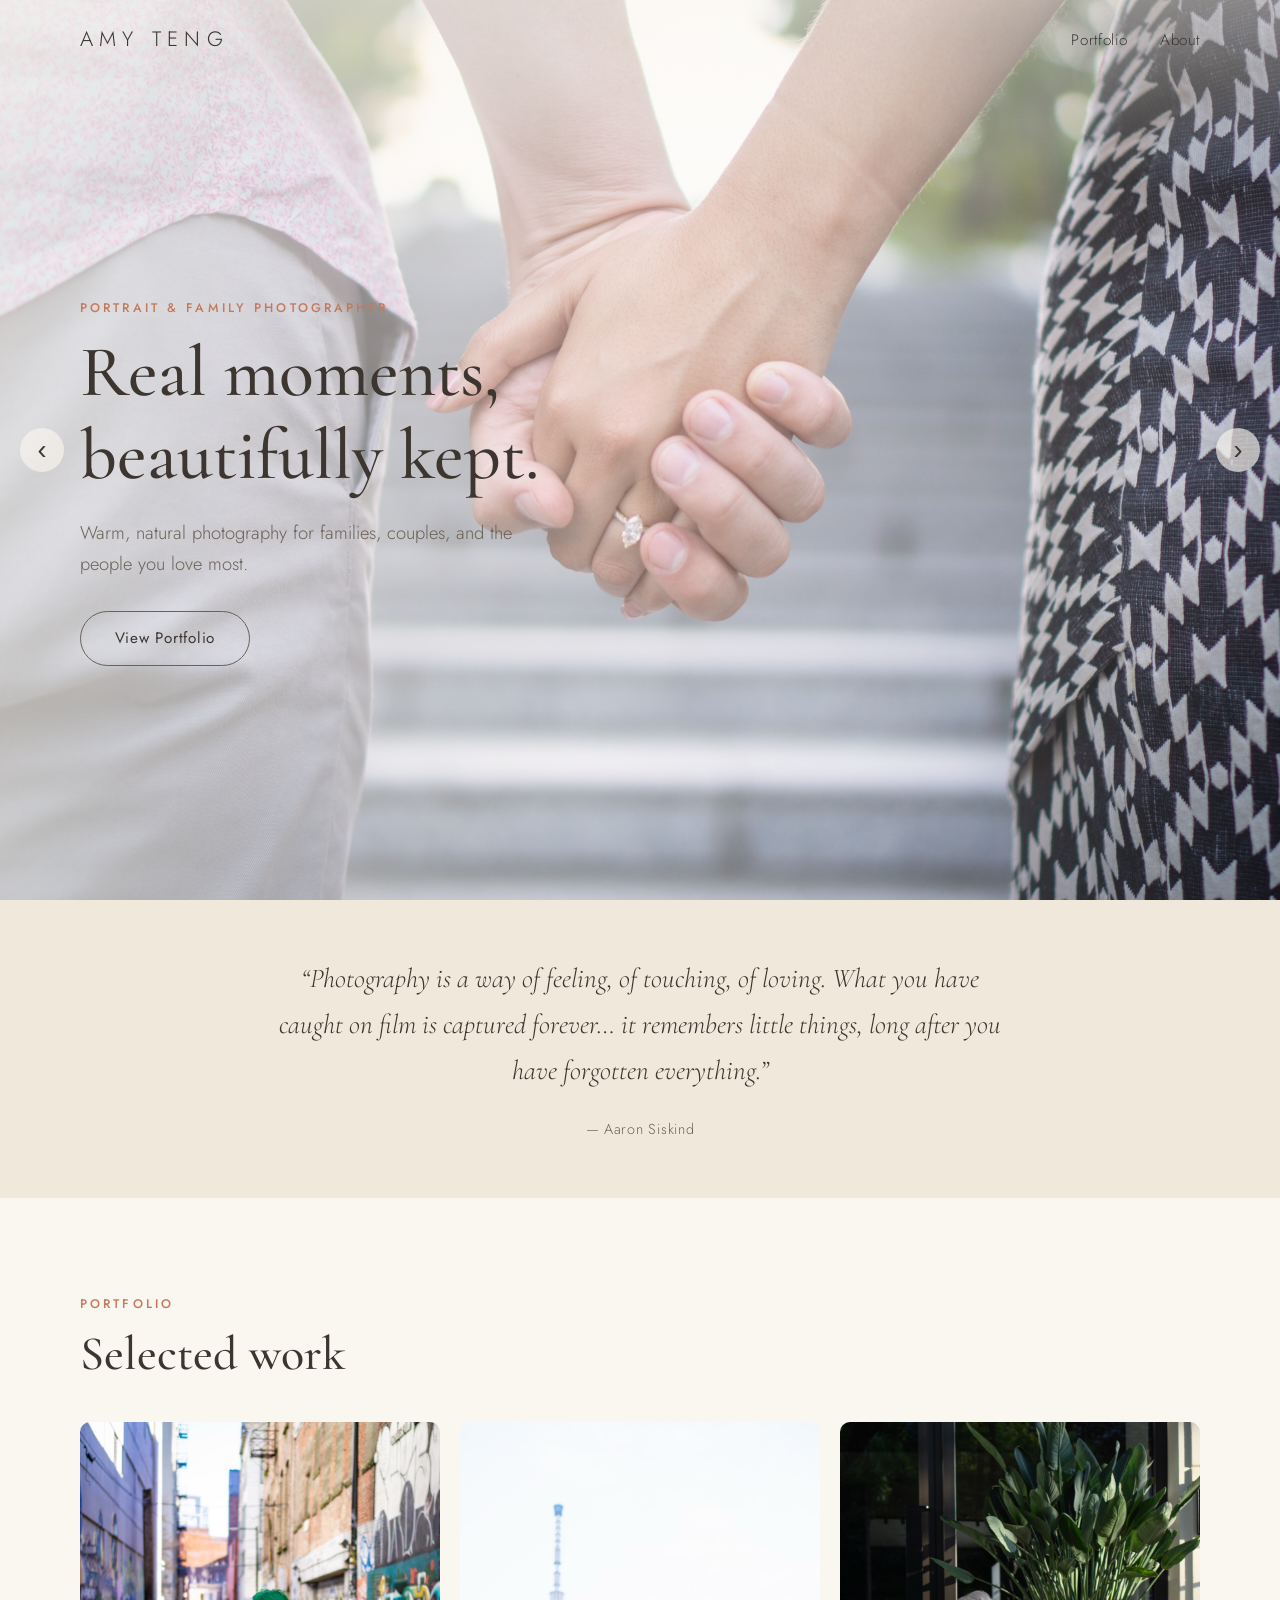
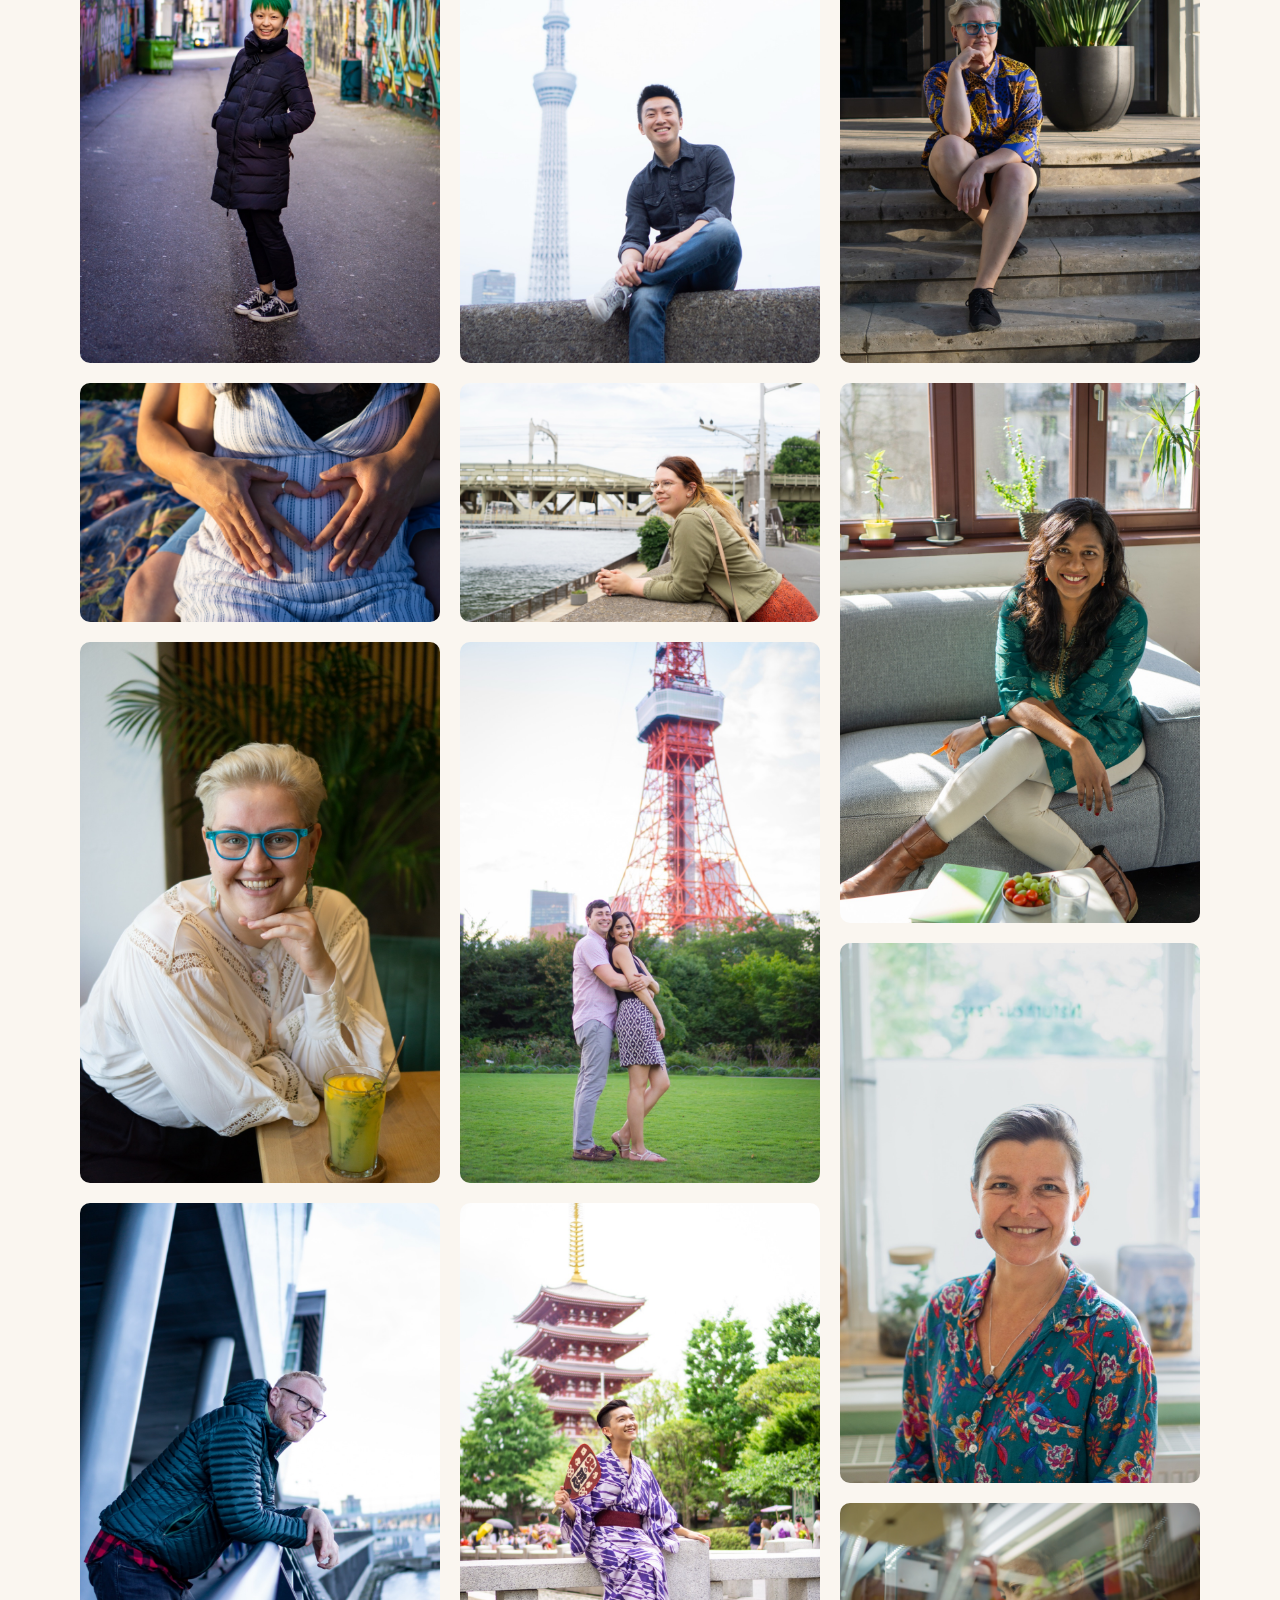
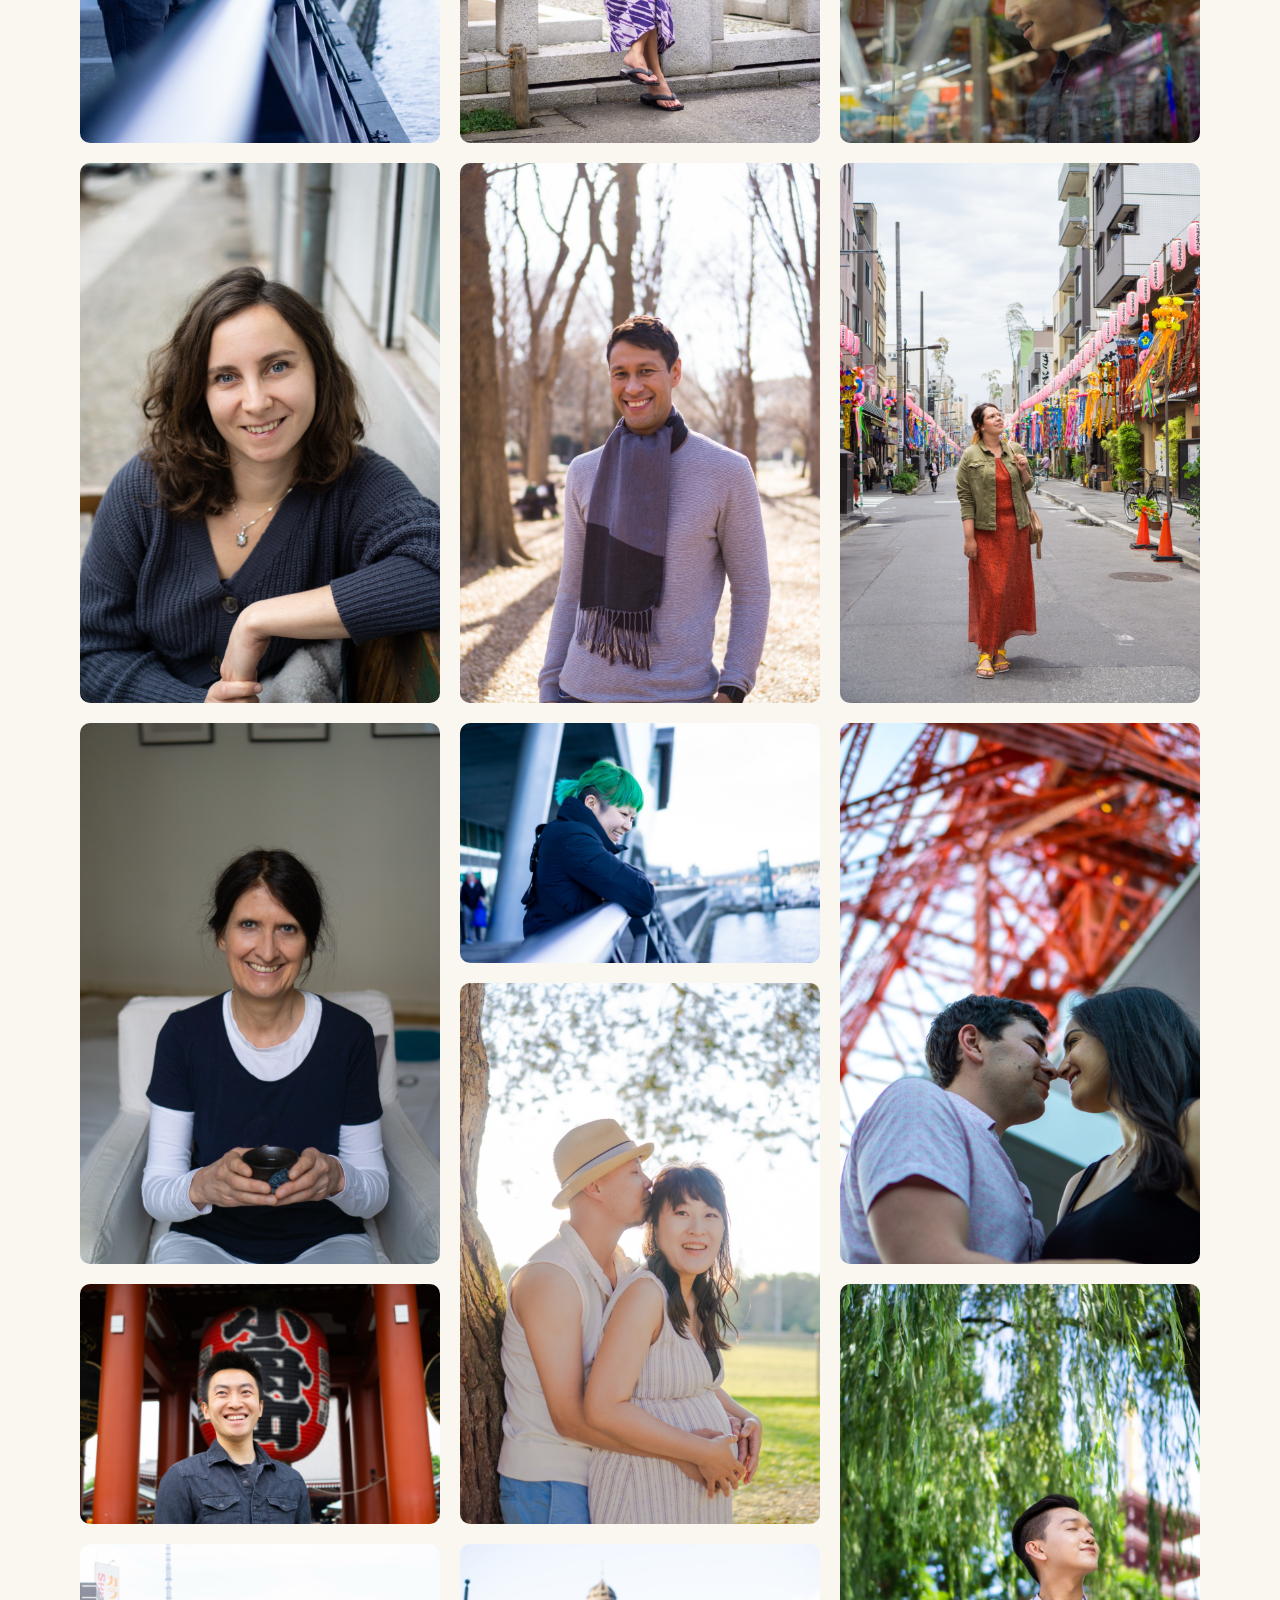
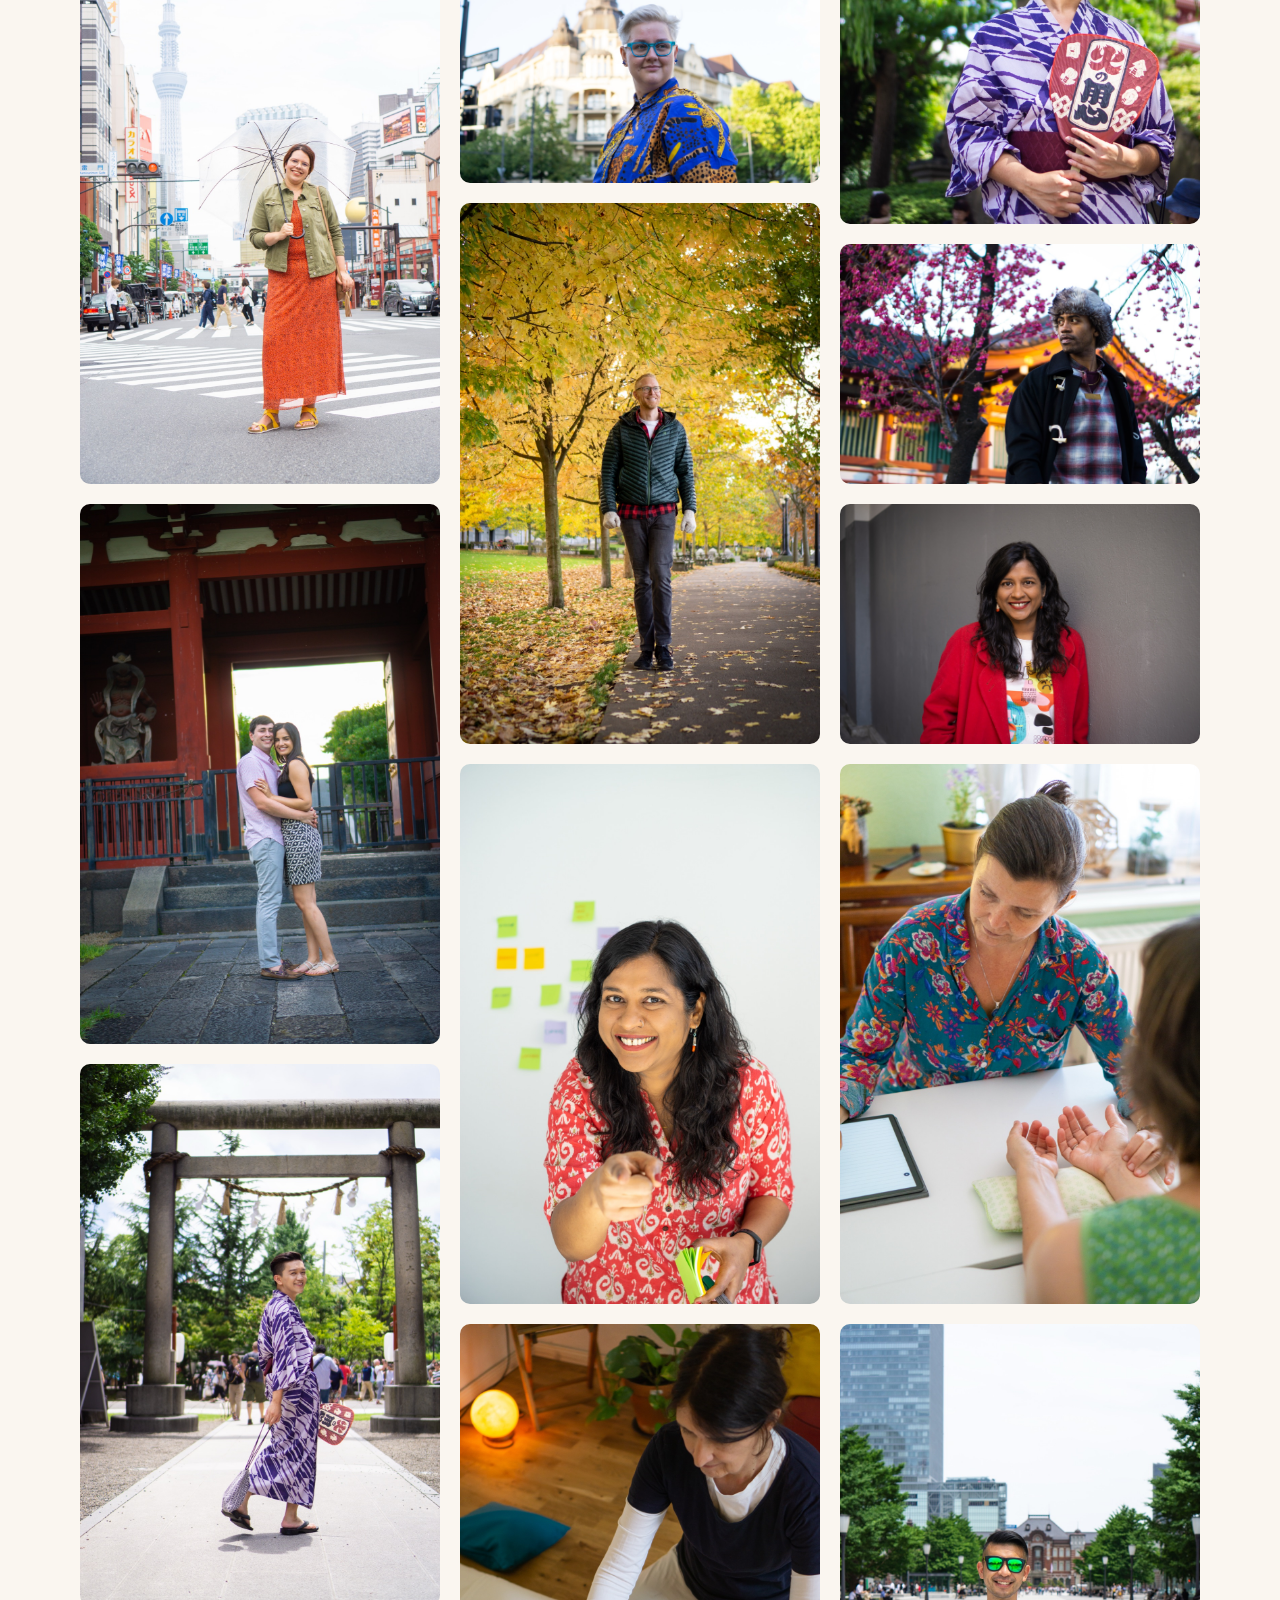
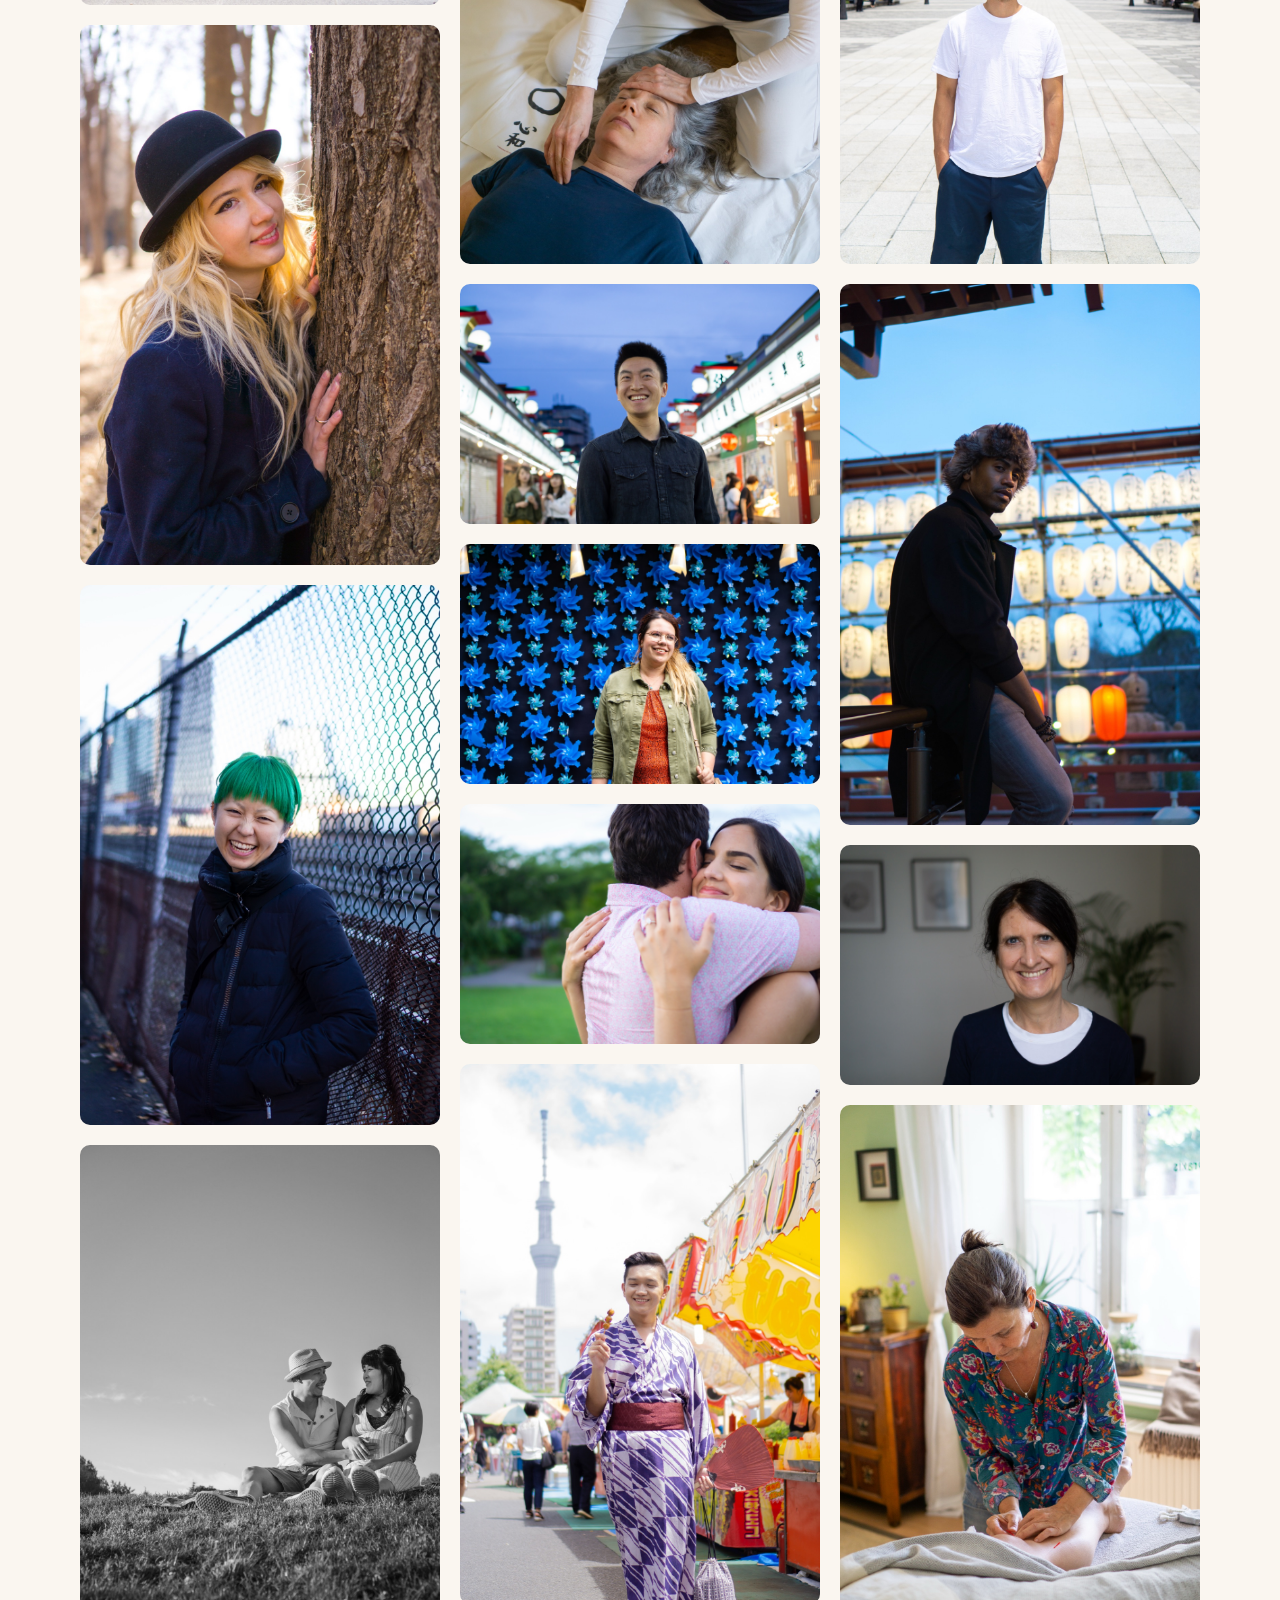
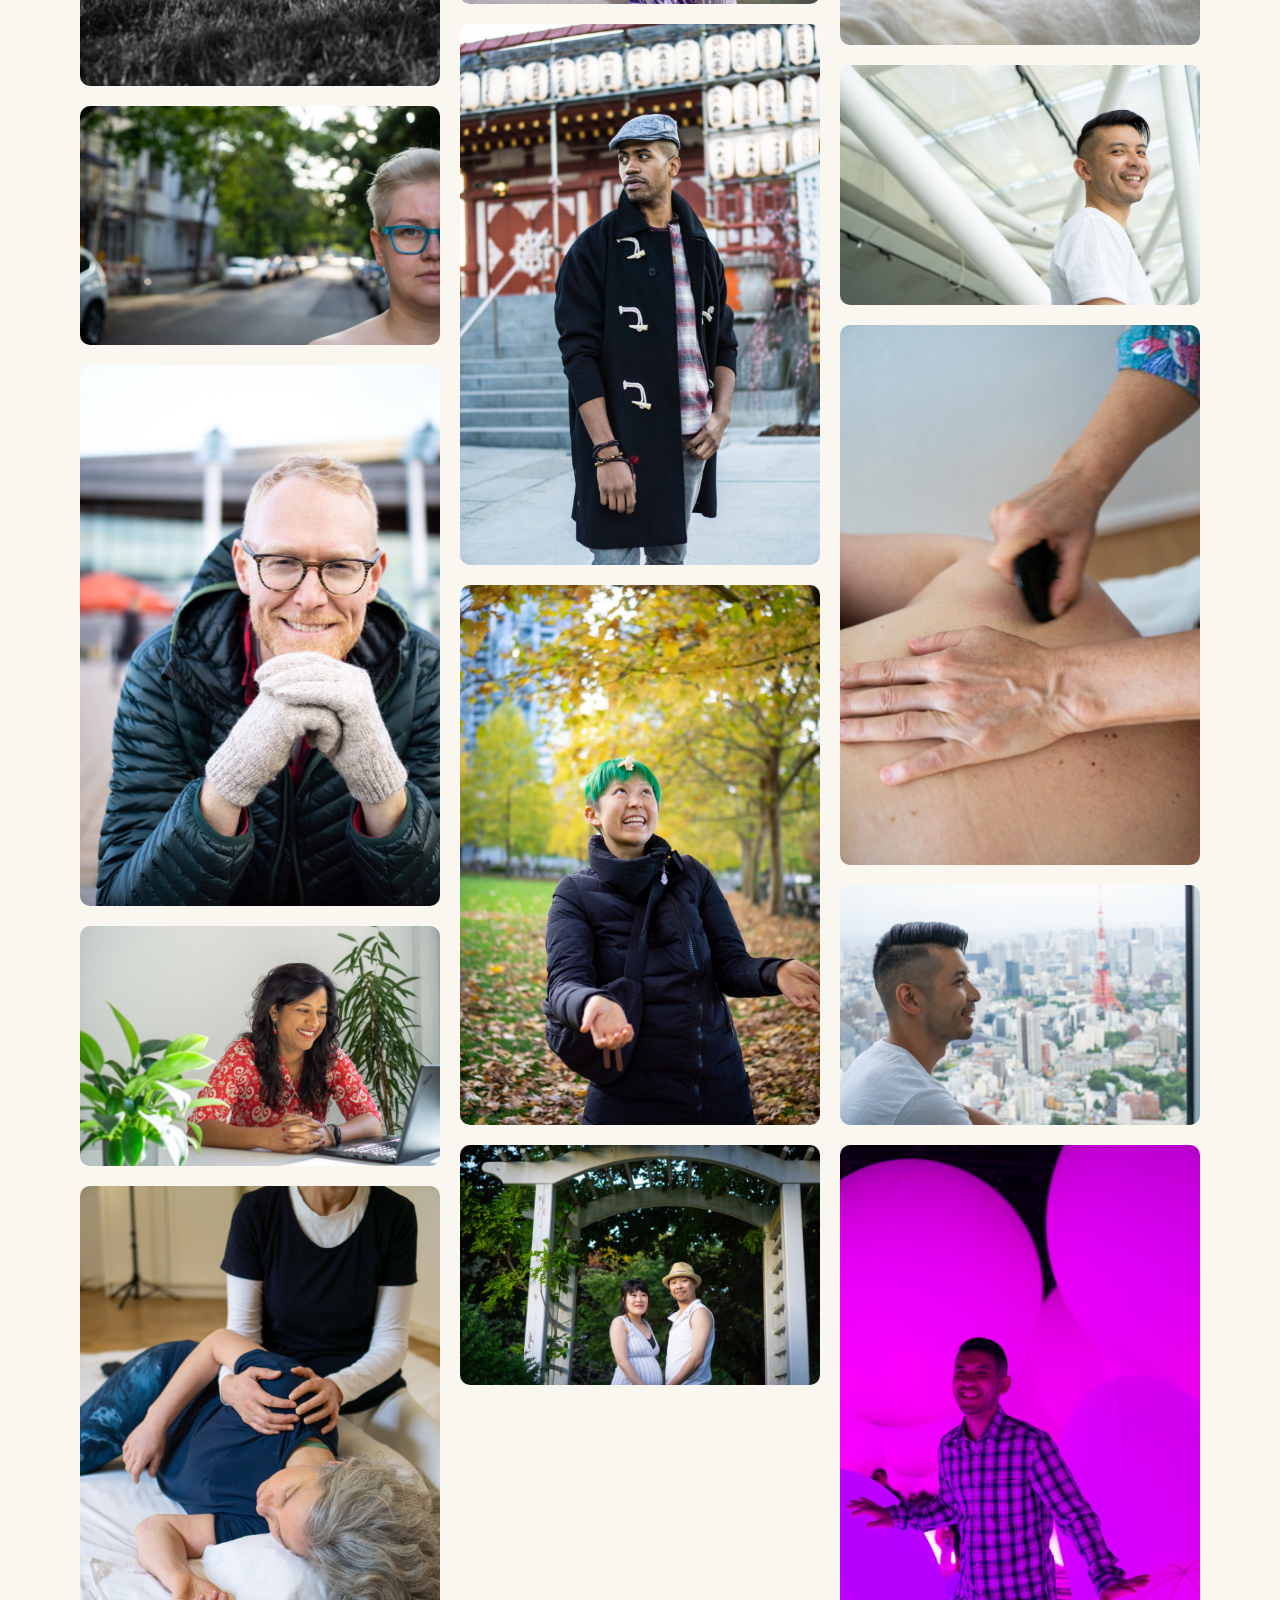
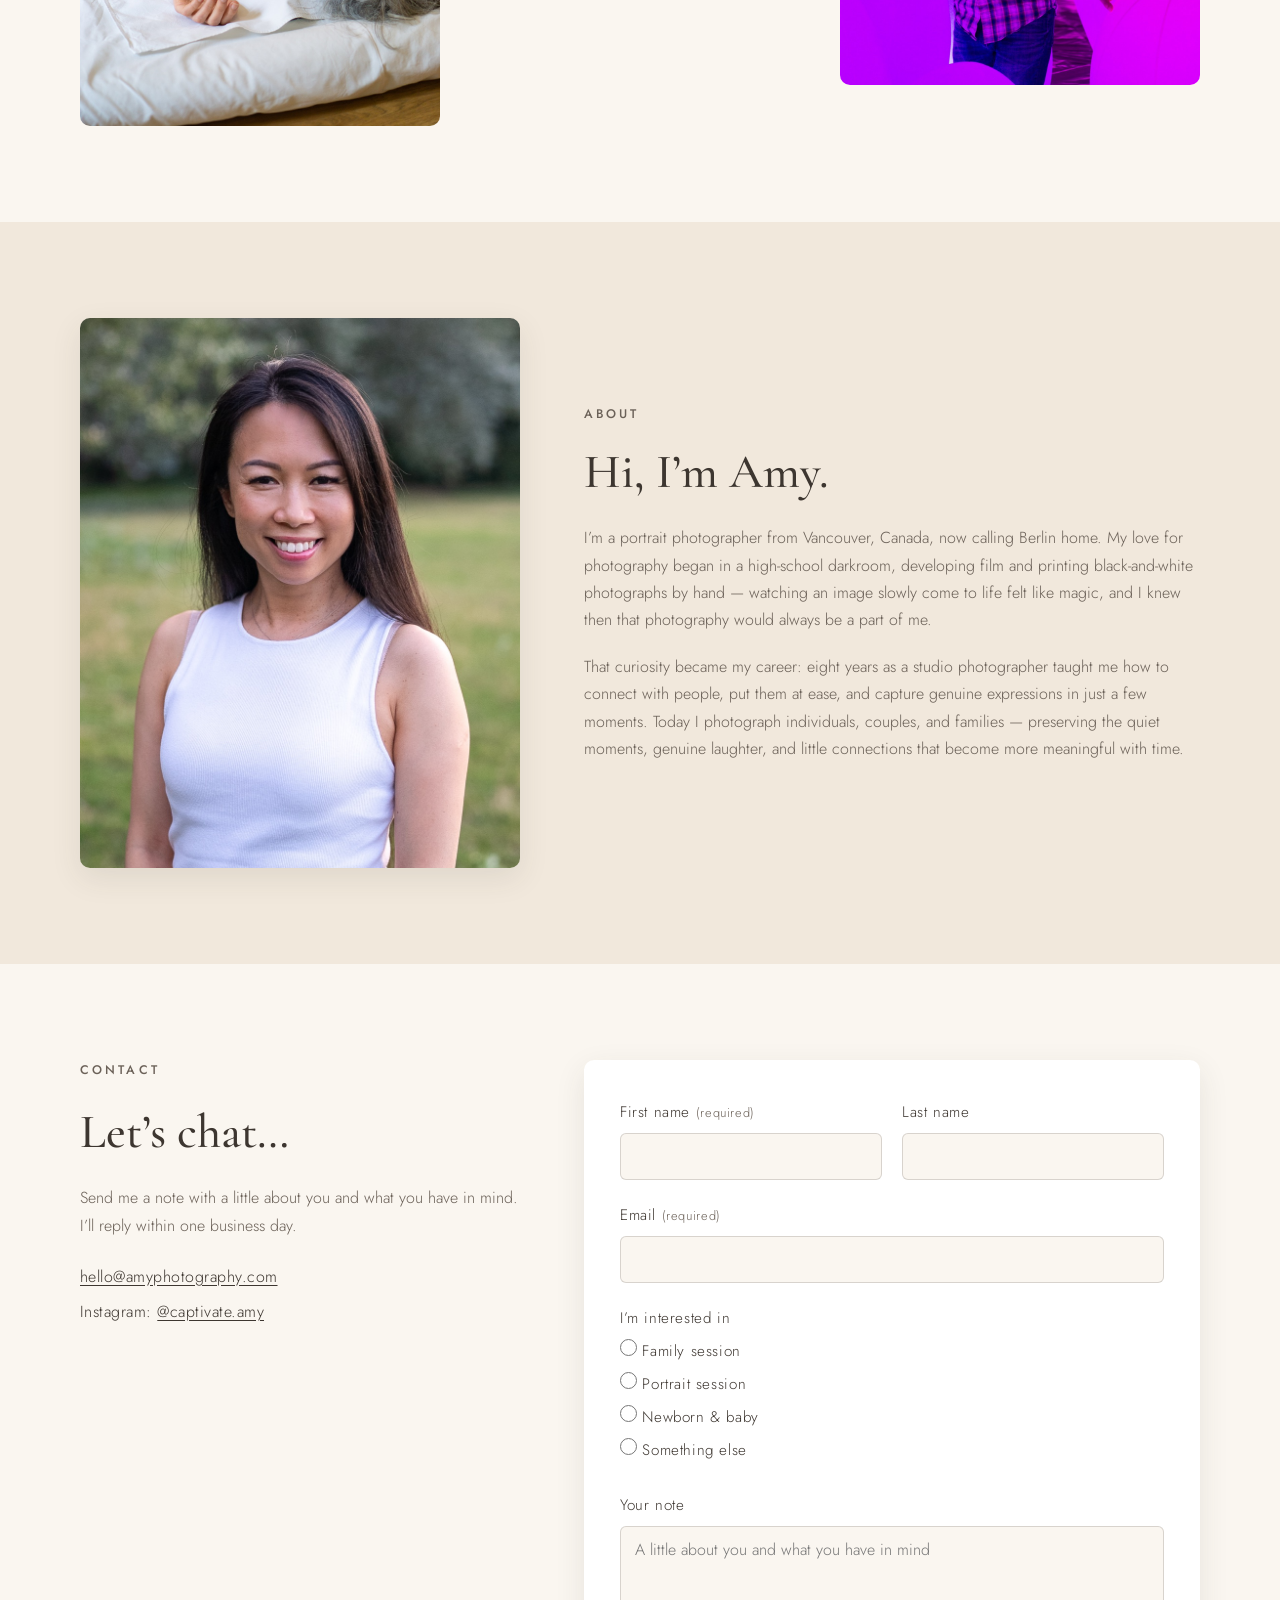
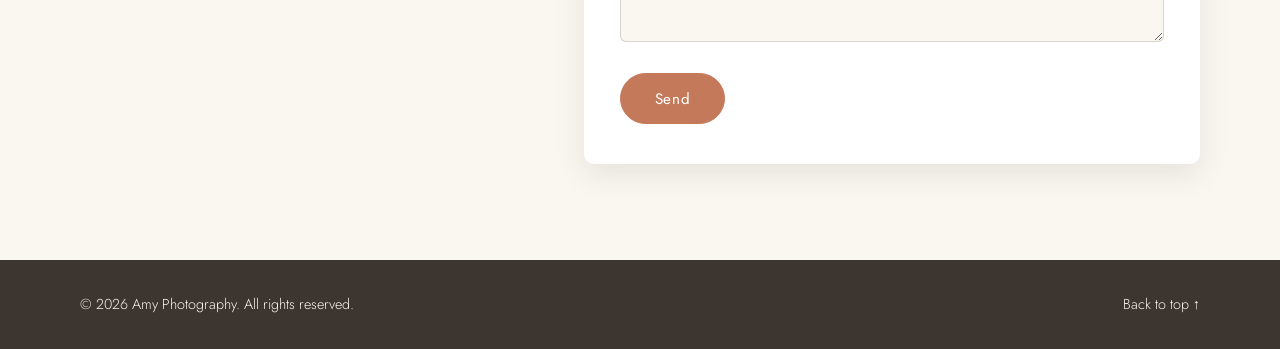
==== index.html @ 5d3c3e0a "Hero slideshow with arrows (5 slides incl. night shot); remove interlude" ====
<!DOCTYPE html>
<html lang="en">
<head>
  <meta charset="UTF-8" />
  <meta name="viewport" content="width=device-width, initial-scale=1.0" />
  <title>Amy Teng Photography — Portraits &amp; Family, Berlin</title>
  <meta name="description" content="Warm, natural portrait and family photography by Amy Teng, based in Berlin. Book your session today." />
  <link rel="icon" type="image/svg+xml" href="images/favicon.svg" />
  <meta property="og:type" content="website" />
  <meta property="og:title" content="Amy Teng Photography — Portraits &amp; Family, Berlin" />
  <meta property="og:description" content="Warm, natural portrait and family photography by Amy Teng, based in Berlin. Book your session today." />
  <meta property="og:image" content="https://varunmoka7.github.io/amy-photography/images/hero.jpg" />
  <meta property="og:url" content="https://varunmoka7.github.io/amy-photography/" />
  <meta name="twitter:card" content="summary_large_image" />
  <link rel="preconnect" href="https://fonts.googleapis.com" />
  <link rel="preconnect" href="https://fonts.gstatic.com" crossorigin />
  <link href="https://fonts.googleapis.com/css2?family=Cormorant+Garamond:ital,wght@0,400;0,500;0,600;1,400&family=Jost:wght@300;400;500&display=swap" rel="stylesheet" />
  <link rel="stylesheet" href="css/style.css" />
</head>
<body>

  <!-- ============ NAV ============ -->
  <header class="site-header">
    <nav class="nav container">
      <a href="#home" class="logo">Amy Teng</a>
      <button class="nav-toggle" aria-label="Open menu" aria-expanded="false">
        <span></span><span></span><span></span>
      </button>
      <ul class="nav-links">
        <li><a href="#portfolio">Portfolio</a></li>
        <li><a href="#about">About</a></li>
      </ul>
    </nav>
  </header>

  <!-- ============ HERO ============ -->
  <section id="home" class="hero">
    <div class="hero-media">
      <img class="hero-slide is-active" src="images/hero.jpg" alt="Couple holding hands on stone steps" width="2000" height="1333" fetchpriority="high" />
      <img class="hero-slide" src="images/portfolio/dsc09295.jpg" alt="A warm hug in the park" width="1600" height="1066" />
      <img class="hero-slide" src="images/portfolio/dsc00873.jpg" alt="Expecting couple under a garden archway" width="1600" height="1066" />
      <img class="hero-slide" src="images/portfolio/dsc08282.jpg" alt="Portrait beneath a giant temple lantern in Tokyo" width="1600" height="1066" />
      <img class="hero-slide" src="images/portfolio/walkwithamy-07393.jpg" alt="Night portrait in a neon-lit street" width="1600" height="1066" />
    </div>
    <button class="hero-arrow hero-prev" aria-label="Previous photo">&#8249;</button>
    <button class="hero-arrow hero-next" aria-label="Next photo">&#8250;</button>
    <div class="hero-content container">
      <p class="eyebrow">Portrait &amp; Family Photographer</p>
      <h1>Real moments,<br />beautifully kept.</h1>
      <p class="hero-sub">Warm, natural photography for families, couples, and the people you love most.</p>
      <div class="hero-actions">
        <a href="#portfolio" class="btn btn-ghost">View Portfolio</a>
      </div>
    </div>
  </section>

  <!-- ============ QUOTE ============ -->
  <section class="quote-strip">
    <div class="container">
      <blockquote>
        <p>&ldquo;Photography is a way of feeling, of touching, of loving. What you have caught on film is captured forever&hellip; it remembers little things, long after you have forgotten everything.&rdquo;</p>
        <cite>&mdash; Aaron Siskind</cite>
      </blockquote>
    </div>
  </section>

  <!-- ============ PORTFOLIO ============ -->
  <section id="portfolio" class="section">
    <div class="container">
      <p class="eyebrow">Portfolio</p>
      <h2>Selected work</h2>
      <div class="gallery">
        <figure class="gallery-item"><img src="images/portfolio/dsc00218.jpg" alt="Portrait in a graffiti-lined city alley" width="1066" height="1600" loading="lazy" /></figure>
        <figure class="gallery-item"><img src="images/portfolio/dsc00734.jpg" alt="Maternity portrait, hands forming a heart" width="1600" height="1066" loading="lazy" /></figure>
        <figure class="gallery-item"><img src="images/portfolio/dsc03061.jpg" alt="Relaxed cafe portrait with a warm smile" width="1066" height="1600" loading="lazy" /></figure>
        <figure class="gallery-item"><img src="images/portfolio/dsc00378.jpg" alt="Portrait on a riverside bridge walkway" width="1066" height="1600" loading="lazy" /></figure>
        <figure class="gallery-item"><img src="images/portfolio/dsc03844.jpg" alt="Portrait in a cosy knit sweater" width="1066" height="1600" loading="lazy" /></figure>
        <figure class="gallery-item"><img src="images/portfolio/dsc04051.jpg" alt="Portrait with a tea bowl in a calm studio" width="1066" height="1600" loading="lazy" /></figure>
        <figure class="gallery-item"><img src="images/portfolio/dsc08282.jpg" alt="Portrait beneath a giant temple lantern in Tokyo" width="1600" height="1066" loading="lazy" /></figure>
        <figure class="gallery-item"><img src="images/portfolio/dsc08756.jpg" alt="Crossing a Tokyo street beneath an umbrella" width="1066" height="1600" loading="lazy" /></figure>
        <figure class="gallery-item"><img src="images/portfolio/dsc09184.jpg" alt="Couple embracing at a temple gate" width="1066" height="1600" loading="lazy" /></figure>
        <figure class="gallery-item"><img src="images/portfolio/dsc09522.jpg" alt="Yukata portrait at a shrine torii gate" width="1066" height="1600" loading="lazy" /></figure>
        <figure class="gallery-item"><img src="images/portfolio/walkwithamy-06269.jpg" alt="Portrait in a bowler hat leaning against a tree" width="1066" height="1600" loading="lazy" /></figure>
        <figure class="gallery-item"><img src="images/portfolio/dsc00335.jpg" alt="Laughing portrait by a chain-link fence" width="1066" height="1600" loading="lazy" /></figure>
        <figure class="gallery-item"><img src="images/portfolio/dsc00752.jpg" alt="Couple sitting together on a hillside, in black and white" width="1066" height="1600" loading="lazy" /></figure>
        <figure class="gallery-item"><img src="images/portfolio/dsc03120.jpg" alt="Street portrait with teal glasses" width="1600" height="1066" loading="lazy" /></figure>
        <figure class="gallery-item"><img src="images/portfolio/dsc00418.jpg" alt="Cosy winter portrait with wool gloves" width="1066" height="1600" loading="lazy" /></figure>
        <figure class="gallery-item"><img src="images/portfolio/dsc03868.jpg" alt="Business portrait at a bright workspace" width="1600" height="1066" loading="lazy" /></figure>
        <figure class="gallery-item"><img src="images/portfolio/dsc04121.jpg" alt="Shiatsu practitioner at work with a client" width="1066" height="1600" loading="lazy" /></figure>
        <figure class="gallery-item"><img src="images/portfolio/dsc08312.jpg" alt="Portrait with the Tokyo Skytree behind" width="1066" height="1600" loading="lazy" /></figure>
        <figure class="gallery-item"><img src="images/portfolio/dsc08833.jpg" alt="Riverside portrait by the bridge" width="1600" height="1066" loading="lazy" /></figure>
        <figure class="gallery-item"><img src="images/portfolio/dsc09263.jpg" alt="Couple portrait beneath Tokyo Tower" width="1066" height="1600" loading="lazy" /></figure>
        <figure class="gallery-item"><img src="images/portfolio/dsc09592.jpg" alt="Yukata portrait by the five-storey pagoda" width="1066" height="1600" loading="lazy" /></figure>
        <figure class="gallery-item"><img src="images/portfolio/walkwithamy-06274.jpg" alt="Winter park portrait with a scarf" width="1066" height="1600" loading="lazy" /></figure>
        <figure class="gallery-item"><img src="images/portfolio/dsc00369.jpg" alt="Portrait overlooking the harbour" width="1600" height="1066" loading="lazy" /></figure>
        <figure class="gallery-item"><img src="images/portfolio/dsc00802.jpg" alt="Couple embracing beneath a tree in the park" width="1066" height="1600" loading="lazy" /></figure>
        <figure class="gallery-item"><img src="images/portfolio/dsc03136.jpg" alt="Portrait in front of a historic building" width="1600" height="1066" loading="lazy" /></figure>
        <figure class="gallery-item"><img src="images/portfolio/dsc00452.jpg" alt="Autumn walk beneath golden trees" width="1066" height="1600" loading="lazy" /></figure>
        <figure class="gallery-item"><img src="images/portfolio/dsc03926.jpg" alt="Playful branding portrait with sticky notes" width="1066" height="1600" loading="lazy" /></figure>
        <figure class="gallery-item"><img src="images/portfolio/dsc04139.jpg" alt="Gentle bodywork session in a warm studio" width="1066" height="1600" loading="lazy" /></figure>
        <figure class="gallery-item"><img src="images/portfolio/dsc08335.jpg" alt="Evening portrait on a Tokyo market street" width="1600" height="1066" loading="lazy" /></figure>
        <figure class="gallery-item"><img src="images/portfolio/dsc08879.jpg" alt="Portrait against a wall of blue pinwheels" width="1600" height="1066" loading="lazy" /></figure>
        <figure class="gallery-item"><img src="images/portfolio/dsc09295.jpg" alt="A warm hug in the park" width="1600" height="1066" loading="lazy" /></figure>
        <figure class="gallery-item"><img src="images/portfolio/dsc09663.jpg" alt="Yukata stroll through a festival street" width="1066" height="1600" loading="lazy" /></figure>
        <figure class="gallery-item"><img src="images/portfolio/walkwithamy-07132.jpg" alt="Portrait on temple steps with paper lanterns" width="1066" height="1600" loading="lazy" /></figure>
        <figure class="gallery-item"><img src="images/portfolio/dsc00470.jpg" alt="Autumn portrait among fallen leaves" width="1066" height="1600" loading="lazy" /></figure>
        <figure class="gallery-item"><img src="images/portfolio/dsc00873.jpg" alt="Expecting couple under a garden archway" width="1600" height="1066" loading="lazy" /></figure>
        <figure class="gallery-item"><img src="images/portfolio/dsc03164.jpg" alt="Seated portrait on stone steps beside greenery" width="1066" height="1600" loading="lazy" /></figure>
        <figure class="gallery-item"><img src="images/portfolio/dsc03929.jpg" alt="Relaxed business portrait on a sofa" width="1066" height="1600" loading="lazy" /></figure>
        <figure class="gallery-item"><img src="images/portfolio/dsc04442.jpg" alt="Practitioner portrait in a bright studio" width="1066" height="1600" loading="lazy" /></figure>
        <figure class="gallery-item"><img src="images/portfolio/dsc08408.jpg" alt="Reflection portrait in a shop window" width="1600" height="1066" loading="lazy" /></figure>
        <figure class="gallery-item"><img src="images/portfolio/dsc08898.jpg" alt="Strolling a festival street in Tokyo" width="1066" height="1600" loading="lazy" /></figure>
        <figure class="gallery-item"><img src="images/portfolio/dsc09328.jpg" alt="Couple beneath the tower, almost kissing" width="1066" height="1600" loading="lazy" /></figure>
        <figure class="gallery-item"><img src="images/portfolio/dsc09706.jpg" alt="Quiet yukata portrait beneath willow branches" width="1066" height="1600" loading="lazy" /></figure>
        <figure class="gallery-item"><img src="images/portfolio/walkwithamy-07198.jpg" alt="Portrait beneath spring cherry blossoms" width="1600" height="1066" loading="lazy" /></figure>
        <figure class="gallery-item"><img src="images/portfolio/dsc03973.jpg" alt="Portrait in a red coat against a grey wall" width="1600" height="1066" loading="lazy" /></figure>
        <figure class="gallery-item"><img src="images/portfolio/dsc04464.jpg" alt="Consultation over a tablet" width="1066" height="1600" loading="lazy" /></figure>
        <figure class="gallery-item"><img src="images/portfolio/dsc08413.jpg" alt="Street portrait at Tokyo Station square" width="1066" height="1600" loading="lazy" /></figure>
        <figure class="gallery-item"><img src="images/portfolio/walkwithamy-07282.jpg" alt="Portrait framed by lantern light at dusk" width="1066" height="1600" loading="lazy" /></figure>
        <figure class="gallery-item"><img src="images/portfolio/dsc04043.jpg" alt="Natural indoor portrait in window light" width="1600" height="1066" loading="lazy" /></figure>
        <figure class="gallery-item"><img src="images/portfolio/dsc04486.jpg" alt="Foot treatment in a home studio" width="1066" height="1600" loading="lazy" /></figure>
        <figure class="gallery-item"><img src="images/portfolio/dsc08432.jpg" alt="Portrait under a sweeping glass roof" width="1600" height="1066" loading="lazy" /></figure>
        <figure class="gallery-item"><img src="images/portfolio/dsc04568.jpg" alt="Massage treatment close-up" width="1066" height="1600" loading="lazy" /></figure>
        <figure class="gallery-item"><img src="images/portfolio/dsc08491.jpg" alt="Portrait above the Tokyo skyline" width="1600" height="1066" loading="lazy" /></figure>
        <figure class="gallery-item"><img src="images/portfolio/dsc08677.jpg" alt="Portrait among glowing pink lights" width="1066" height="1600" loading="lazy" /></figure>
      </div>
    </div>
  </section>

  <!-- ============ ABOUT ============ -->
  <section id="about" class="section section-alt">
    <div class="container about-grid">
      <div class="about-photo">
        <img src="images/amy.jpg" alt="Amy, portrait photographer" loading="lazy" />
      </div>
      <div class="about-text">
        <p class="eyebrow">About</p>
        <h2>Hi, I&rsquo;m Amy.</h2>
        <p>I&rsquo;m a portrait photographer from Vancouver, Canada, now calling Berlin home. My love for photography began in a high-school darkroom, developing film and printing black-and-white photographs by hand — watching an image slowly come to life felt like magic, and I knew then that photography would always be a part of me.</p>
        <p>That curiosity became my career: eight years as a studio photographer taught me how to connect with people, put them at ease, and capture genuine expressions in just a few moments. Today I photograph individuals, couples, and families — preserving the quiet moments, genuine laughter, and little connections that become more meaningful with time.</p>
      </div>
    </div>
  </section>

  <!-- ============ CONTACT ============ -->
  <section id="book" class="section">
    <div class="container contact-grid">
      <div class="contact-intro">
        <p class="eyebrow">Contact</p>
        <h2>Let&rsquo;s chat&hellip;</h2>
        <p>Send me a note with a little about you and what you have in mind. I&rsquo;ll reply within one business day.</p>
        <ul class="contact-list">
          <li><a href="mailto:hello@amyphotography.com">hello@amyphotography.com</a></li>
          <li>Instagram: <a href="https://www.instagram.com/captivate.amy/" target="_blank" rel="noopener">@captivate.amy</a></li>
        </ul>
      </div>
      <form class="contact-form" method="POST" action="https://api.web3forms.com/submit">
        <input type="hidden" name="access_key" value="WEB3FORMS_KEY_PENDING" />
        <input type="checkbox" name="botcheck" class="botcheck" tabindex="-1" autocomplete="off" />
        <div class="field-row">
          <div class="field">
            <label for="cf-first">First name <span>(required)</span></label>
            <input id="cf-first" name="first_name" type="text" required autocomplete="given-name" />
          </div>
          <div class="field">
            <label for="cf-last">Last name</label>
            <input id="cf-last" name="last_name" type="text" autocomplete="family-name" />
          </div>
        </div>
        <div class="field">
          <label for="cf-email">Email <span>(required)</span></label>
          <input id="cf-email" name="email" type="email" required autocomplete="email" />
        </div>
        <fieldset class="field">
          <legend>I&rsquo;m interested in</legend>
          <label class="radio"><input type="radio" name="interested_in" value="Family session" /> Family session</label>
          <label class="radio"><input type="radio" name="interested_in" value="Portrait session" /> Portrait session</label>
          <label class="radio"><input type="radio" name="interested_in" value="Newborn &amp; baby" /> Newborn &amp; baby</label>
          <label class="radio"><input type="radio" name="interested_in" value="Something else" /> Something else</label>
        </fieldset>
        <div class="field">
          <label for="cf-message">Your note</label>
          <textarea id="cf-message" name="message" rows="4" placeholder="A little about you and what you have in mind"></textarea>
        </div>
        <button class="btn" type="submit">Send</button>
        <p class="form-status" role="status" aria-live="polite"></p>
      </form>
    </div>
  </section>

  <!-- ============ FOOTER ============ -->
  <footer class="site-footer">
    <div class="container footer-inner">
      <p>&copy; <span id="year"></span> Amy Photography. All rights reserved.</p>
      <p><a href="#home">Back to top ↑</a></p>
    </div>
  </footer>

  <!-- Lightbox -->
  <div class="lightbox" hidden>
    <button class="lightbox-close" aria-label="Close">&times;</button>
    <img src="" alt="" />
  </div>

  <script src="js/main.js"></script>
</body>
</html>
---- css/style.css ----
/* ============================================================
   Amy Photography — warm portraits & family aesthetic
   ============================================================ */

:root {
  --cream: #faf6f0;
  --sand: #f1e8dc;
  --ink: #3d3630;
  --ink-soft: #6b6158;
  --terracotta: #c47a5a;
  --terracotta-dark: #a8613f;
  --white: #ffffff;
  --radius: 10px;
  --shadow: 0 10px 30px rgba(61, 54, 48, 0.10);
  --font-display: "Cormorant Garamond", Georgia, serif;
  --font-body: "Jost", "Helvetica Neue", sans-serif;
}

* { margin: 0; padding: 0; box-sizing: border-box; }

html { scroll-behavior: smooth; }

body {
  font-family: var(--font-body);
  font-weight: 300;
  color: var(--ink);
  background: var(--cream);
  line-height: 1.7;
}

img { display: block; max-width: 100%; }

.container {
  width: min(1120px, 92%);
  margin-inline: auto;
}

/* ---------- Type ---------- */
h1, h2, h3 {
  font-family: var(--font-display);
  font-weight: 500;
  line-height: 1.15;
}

h1 { font-size: clamp(2.6rem, 6vw, 4.5rem); }
h2 { font-size: clamp(2rem, 4vw, 3rem); margin-bottom: 1.5rem; }
h3 { font-size: 1.5rem; }

.eyebrow {
  text-transform: uppercase;
  letter-spacing: 0.25em;
  font-size: 0.78rem;
  font-weight: 500;
  color: var(--terracotta);
  margin-bottom: 0.75rem;
}

/* ---------- Buttons ---------- */
.btn {
  display: inline-block;
  background: var(--terracotta);
  color: var(--white);
  padding: 0.85rem 2.1rem;
  border: 1px solid var(--terracotta);
  border-radius: 999px;
  font-family: var(--font-body);
  font-size: 0.95rem;
  font-weight: 400;
  letter-spacing: 0.05em;
  text-decoration: none;
  cursor: pointer;
  transition: background 0.25s, color 0.25s;
}

.btn:hover { background: var(--terracotta-dark); border-color: var(--terracotta-dark); }

.btn-ghost {
  background: transparent;
  color: var(--ink);
  border-color: var(--ink-soft);
}

.btn-ghost:hover { background: var(--ink); color: var(--cream); border-color: var(--ink); }

/* ---------- Header / Nav ---------- */
.site-header {
  position: fixed;
  inset: 0 0 auto 0;
  z-index: 100;
  background: transparent;
  border-bottom: 1px solid transparent;
  transition: background 0.3s, border-color 0.3s;
}

.site-header.scrolled {
  background: rgba(250, 246, 240, 0.9);
  backdrop-filter: blur(10px);
  border-bottom-color: rgba(61, 54, 48, 0.08);
}

.nav {
  display: flex;
  align-items: center;
  justify-content: space-between;
  padding-block: 1.4rem;
}

.logo {
  font-family: var(--font-body);
  font-weight: 300;
  font-size: 1.3rem;
  text-transform: uppercase;
  letter-spacing: 0.3em;
  color: var(--ink);
  text-decoration: none;
}

.nav-links {
  display: flex;
  align-items: center;
  gap: 2rem;
  list-style: none;
}

.nav-links a:not(.btn) {
  color: var(--ink);
  text-decoration: none;
  font-size: 0.95rem;
  letter-spacing: 0.04em;
  transition: color 0.2s;
}

.nav-links a:not(.btn):hover { color: var(--terracotta); }

.nav-toggle {
  display: none;
  flex-direction: column;
  gap: 5px;
  background: none;
  border: none;
  cursor: pointer;
  padding: 6px;
}

.nav-toggle span {
  width: 24px;
  height: 2px;
  background: var(--ink);
  transition: transform 0.25s, opacity 0.25s;
}

/* ---------- Hero ---------- */
.hero {
  position: relative;
  min-height: 100vh;
  min-height: 100svh;
  display: flex;
  align-items: center;
}

.hero-media {
  position: absolute;
  inset: 0;
  overflow: hidden;
}

.hero-media img {
  width: 100%;
  height: 100%;
  object-fit: cover;
}

.hero-slide {
  position: absolute;
  inset: 0;
  opacity: 0;
  transition: opacity 0.7s ease;
}

.hero-slide.is-active { opacity: 1; }

.hero-arrow {
  position: absolute;
  top: 50%;
  transform: translateY(-50%);
  z-index: 2;
  display: flex;
  align-items: center;
  justify-content: center;
  width: 44px;
  height: 44px;
  background: rgba(250, 246, 240, 0.65);
  color: var(--ink);
  border: none;
  border-radius: 50%;
  font-size: 1.7rem;
  line-height: 1;
  cursor: pointer;
  transition: background 0.25s;
}

.hero-arrow:hover { background: var(--cream); }

.hero-prev { left: 1.25rem; }
.hero-next { right: 1.25rem; }

.hero-media::after {
  content: "";
  position: absolute;
  inset: 0;
  background:
    linear-gradient(rgba(250, 246, 240, 0.45), transparent 20%),
    linear-gradient(100deg, rgba(250, 246, 240, 0.8) 0%, rgba(250, 246, 240, 0.42) 45%, rgba(250, 246, 240, 0.05) 100%);
}

.hero-content {
  position: relative;
  z-index: 1;
  padding-block: 8rem 4rem;
  max-width: 640px;
  margin-left: max((100% - 1120px) / 2, 4%);
}

.hero-sub {
  font-size: 1.15rem;
  color: var(--ink-soft);
  margin: 1.25rem 0 2rem;
  max-width: 44ch;
}

.hero-actions { display: flex; gap: 1rem; flex-wrap: wrap; }

/* ---------- Quote strip ---------- */
.quote-strip {
  background: var(--sand);
  padding-block: 3.5rem;
}

.quote-strip blockquote {
  background: none;
  box-shadow: none;
  padding: 0;
  max-width: 46rem;
  margin-inline: auto;
  text-align: center;
}

.quote-strip blockquote p {
  font-size: clamp(1.35rem, 2.5vw, 1.7rem);
  margin-bottom: 1.25rem;
}

/* ---------- Sections ---------- */
.section { padding-block: 6rem; }

.section-alt { background: var(--sand); }

/* ---------- Gallery ---------- */
.gallery {
  columns: 3;
  column-gap: 1.25rem;
  margin-top: 2.5rem;
}

.gallery-item {
  overflow: hidden;
  border-radius: var(--radius);
  cursor: zoom-in;
  margin-bottom: 1.25rem;
  break-inside: avoid;
}

.gallery-item img {
  width: 100%;
  height: auto;
  transition: transform 0.5s ease;
}

.gallery-item:hover img { transform: scale(1.05); }

/* ---------- About ---------- */
.about-grid {
  display: grid;
  grid-template-columns: 5fr 7fr;
  gap: 4rem;
  align-items: center;
}

.about-photo img {
  border-radius: var(--radius);
  box-shadow: var(--shadow);
  aspect-ratio: 4 / 5;
  object-fit: cover;
  width: 100%;
}

.about-text p { margin-bottom: 1.25rem; color: var(--ink-soft); }

/* ---------- Quotes ---------- */
blockquote {
  background: var(--white);
  border-radius: var(--radius);
  padding: 2rem 1.75rem;
  box-shadow: var(--shadow);
}

blockquote p {
  font-family: var(--font-display);
  font-size: 1.2rem;
  font-style: italic;
  margin-bottom: 1rem;
}

cite {
  font-style: normal;
  font-size: 0.9rem;
  color: var(--ink-soft);
  letter-spacing: 0.05em;
}

/* ---------- Contact ---------- */
.contact-grid {
  display: grid;
  grid-template-columns: 5fr 7fr;
  gap: 4rem;
  align-items: start;
}

.contact-intro p { color: var(--ink-soft); margin-bottom: 1.5rem; }

.contact-form {
  background: var(--white);
  border-radius: var(--radius);
  box-shadow: var(--shadow);
  padding: 2.5rem 2.25rem;
}

.field { margin-bottom: 1.4rem; }

.field-row {
  display: grid;
  grid-template-columns: 1fr 1fr;
  gap: 1.25rem;
}

.field label,
.contact-form legend {
  display: block;
  font-size: 0.95rem;
  letter-spacing: 0.04em;
  margin-bottom: 0.45rem;
}

.field label span { color: var(--ink-soft); font-size: 0.8rem; }

.field input[type="text"],
.field input[type="email"],
.field textarea {
  width: 100%;
  padding: 0.7rem 0.9rem;
  font-family: var(--font-body);
  font-size: 1rem;
  font-weight: 300;
  color: var(--ink);
  background: var(--cream);
  border: 1px solid rgba(61, 54, 48, 0.18);
  border-radius: 6px;
}

.field input:focus,
.field textarea:focus {
  outline: none;
  border-color: var(--terracotta);
}

fieldset.field { border: none; padding: 0; }

.radio {
  display: flex;
  align-items: center;
  gap: 0.55rem;
  font-size: 0.98rem;
  margin-bottom: 0.4rem;
}

.radio input {
  accent-color: var(--terracotta);
  width: 1.05rem;
  height: 1.05rem;
}

.botcheck { display: none; }

.form-status { display: none; margin-top: 1rem; font-size: 0.95rem; }
.form-status.ok { display: block; }
.form-status.err { display: block; color: #a8402f; }

.contact-list {
  list-style: none;
  color: var(--ink);
  font-size: 1rem;
  letter-spacing: 0.03em;
  margin-bottom: 1.75rem;
}

.contact-list li { margin-bottom: 0.5rem; }

.contact-list a {
  color: var(--ink);
  text-decoration: underline;
  text-underline-offset: 0.2em;
}

.contact-list a:hover { color: var(--terracotta-dark); }

/* ---------- Footer ---------- */
.site-footer {
  background: var(--ink);
  color: var(--cream);
  padding-block: 2rem;
  font-size: 0.9rem;
}

.footer-inner {
  display: flex;
  justify-content: space-between;
  flex-wrap: wrap;
  gap: 1rem;
}

.site-footer a { color: var(--cream); text-decoration: none; }

.site-footer a:hover { color: var(--terracotta); }

/* ---------- Lightbox ---------- */
.lightbox {
  position: fixed;
  inset: 0;
  z-index: 200;
  background: rgba(30, 26, 22, 0.92);
  display: flex;
  align-items: center;
  justify-content: center;
  padding: 4vh 4vw;
}

.lightbox[hidden] { display: none; }

.lightbox img {
  max-width: 100%;
  max-height: 100%;
  border-radius: var(--radius);
}

.lightbox-close {
  position: absolute;
  top: 1.25rem;
  right: 1.75rem;
  background: none;
  border: none;
  color: var(--cream);
  font-size: 2.5rem;
  cursor: pointer;
  line-height: 1;
}

/* ---------- Responsive ---------- */
@media (max-width: 900px) {
  .about-grid { grid-template-columns: 1fr; gap: 2.5rem; }

  .contact-grid { grid-template-columns: 1fr; gap: 2.5rem; }

  .gallery { columns: 2; }
}

@media (max-width: 640px) {
  .nav { padding-block: 1rem; }

  .nav-toggle { display: flex; }

  .nav-links {
    position: absolute;
    top: 100%;
    left: 0;
    right: 0;
    flex-direction: column;
    background: var(--cream);
    padding: 1.5rem 0 2rem;
    border-bottom: 1px solid rgba(61, 54, 48, 0.08);
    display: none;
  }

  .nav-links.open { display: flex; }

  .gallery { columns: 2; column-gap: 0.75rem; }
  .gallery-item { margin-bottom: 0.75rem; }

  .field-row { grid-template-columns: 1fr; gap: 0; }
  .contact-form { padding: 1.75rem 1.4rem; }

  .section { padding-block: 4rem; }
}
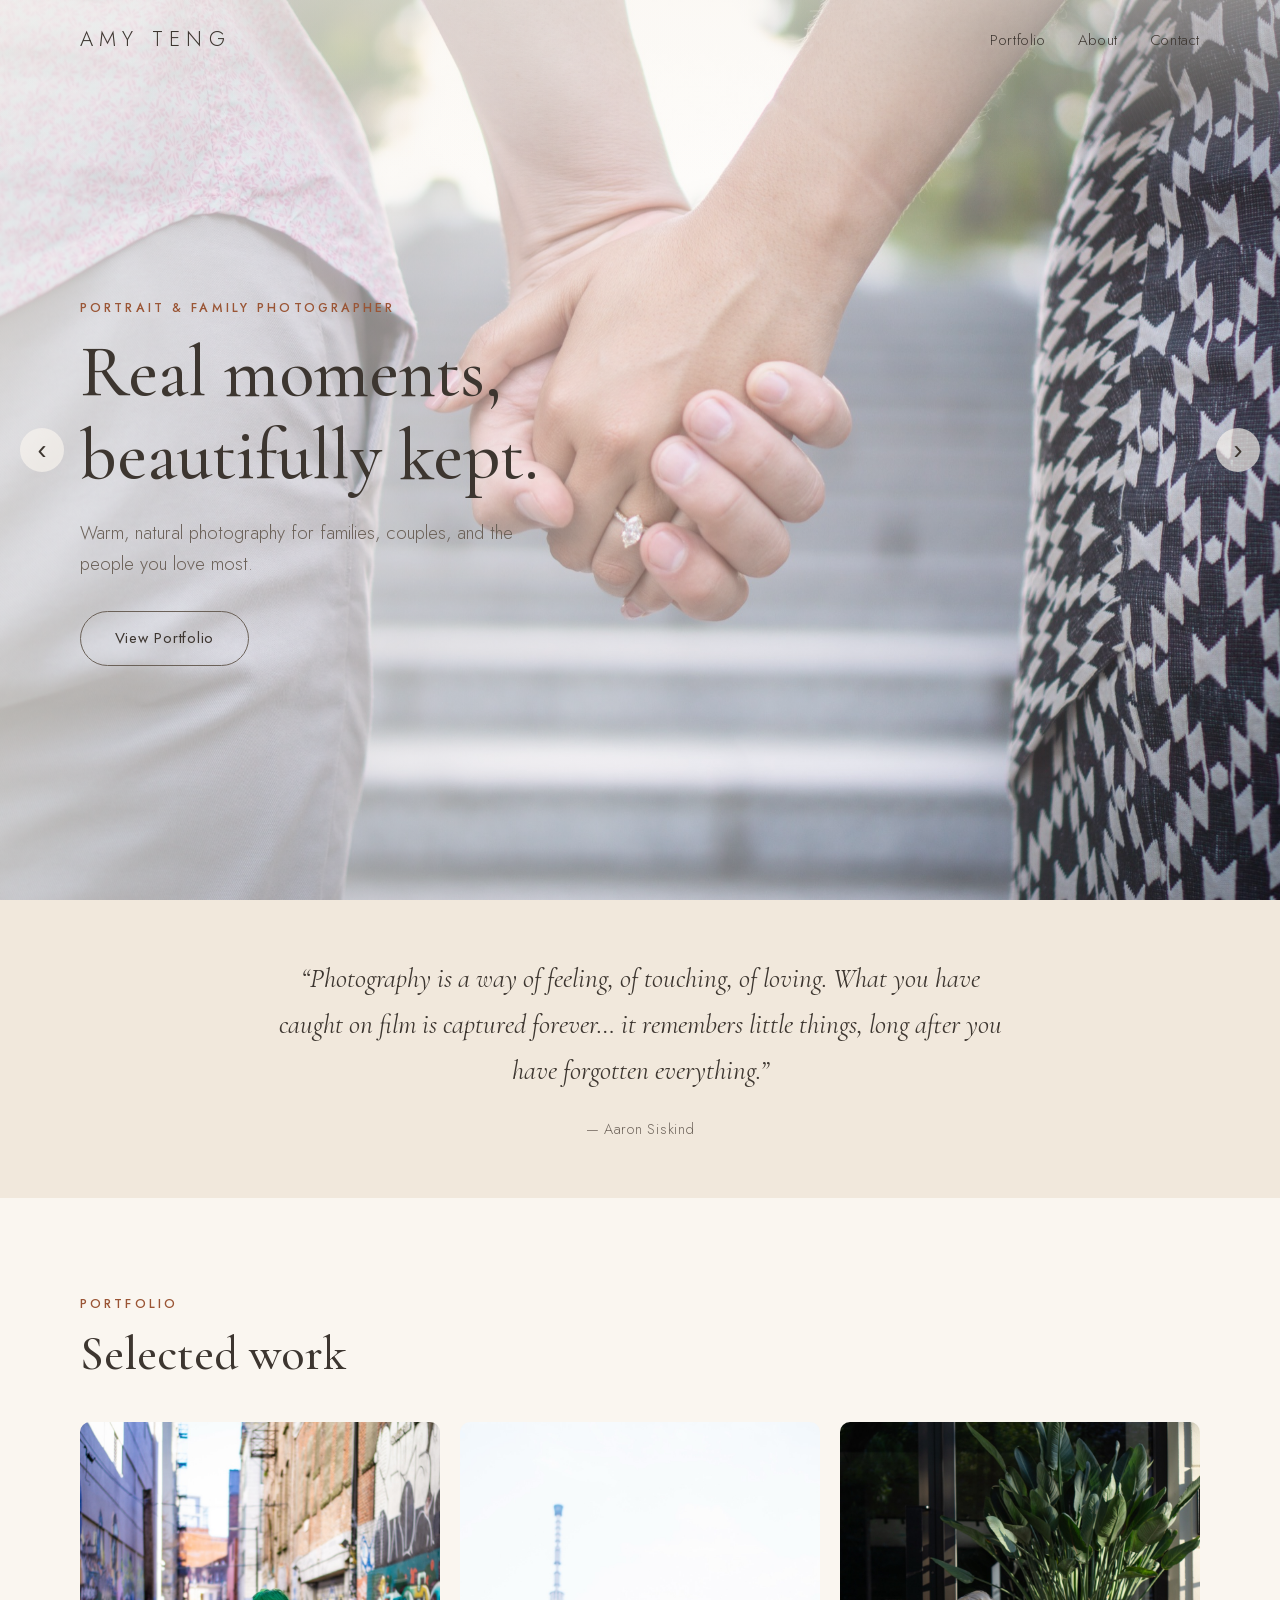
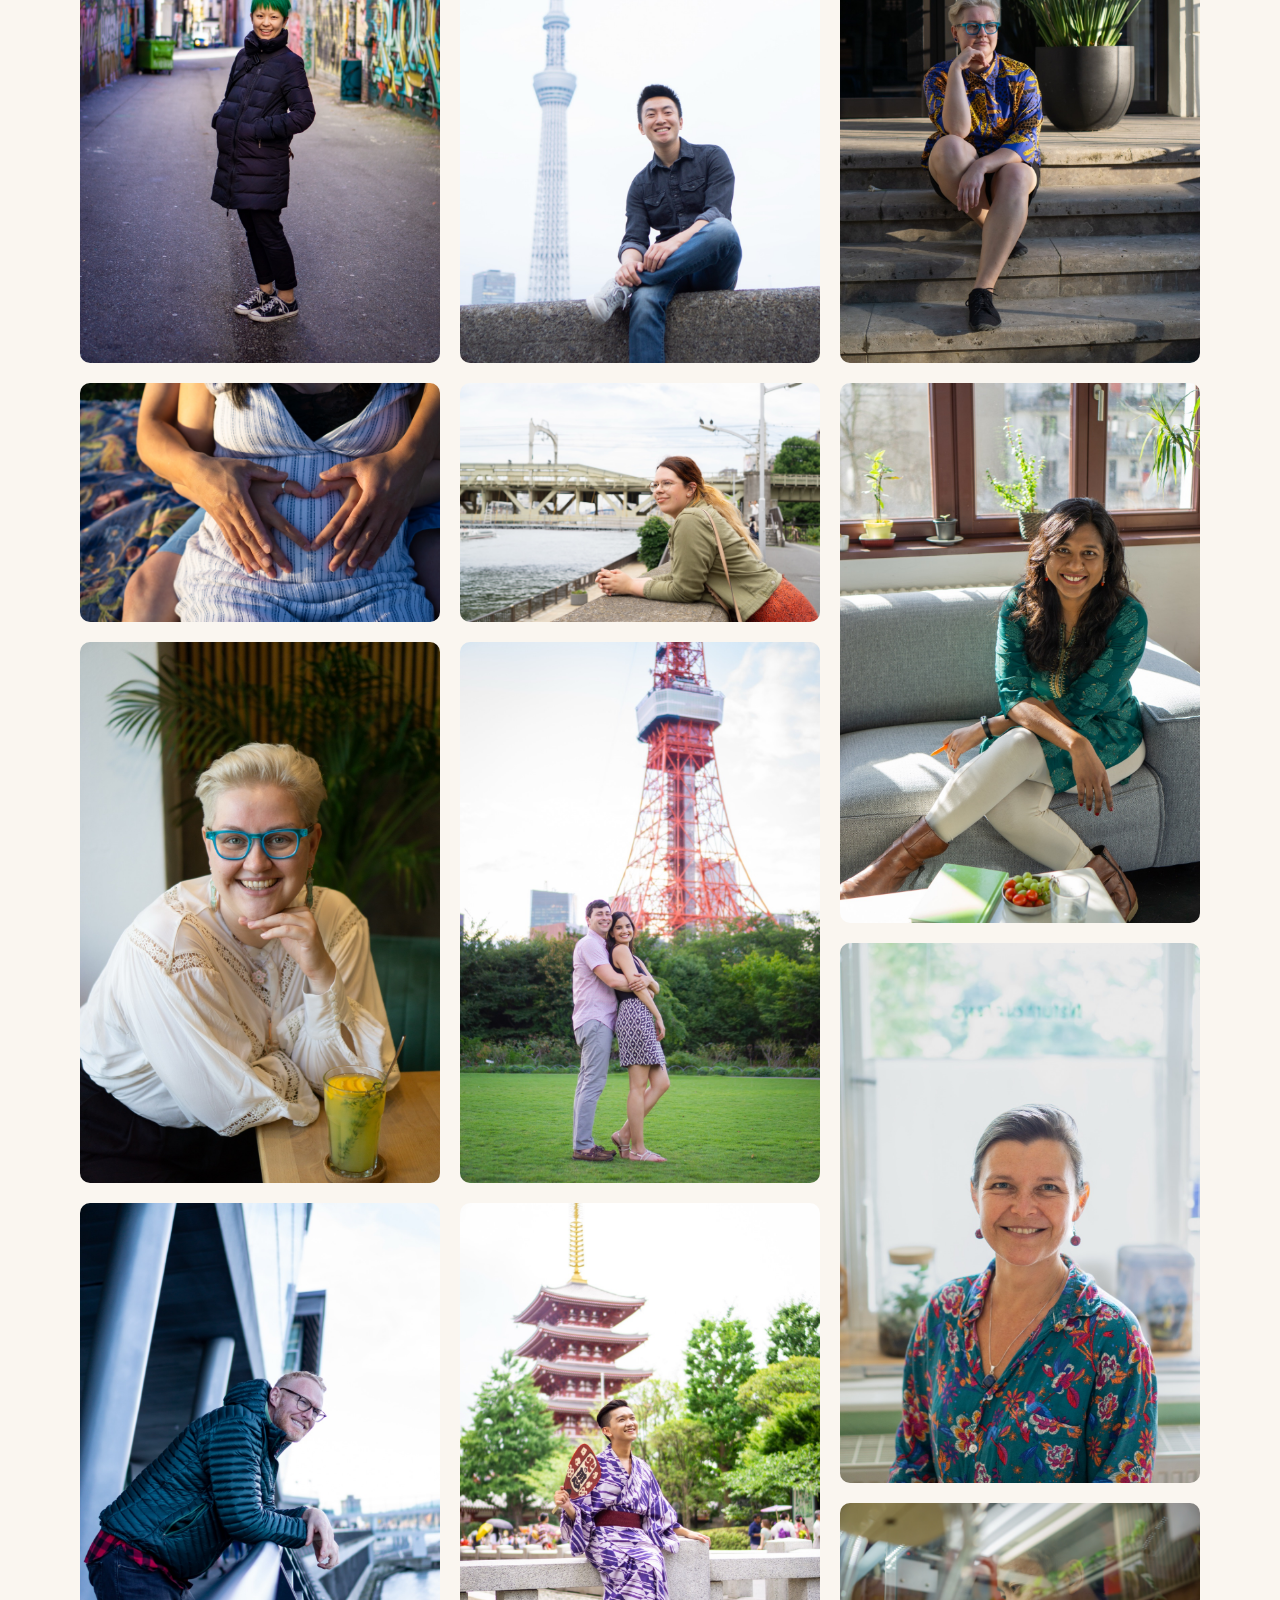
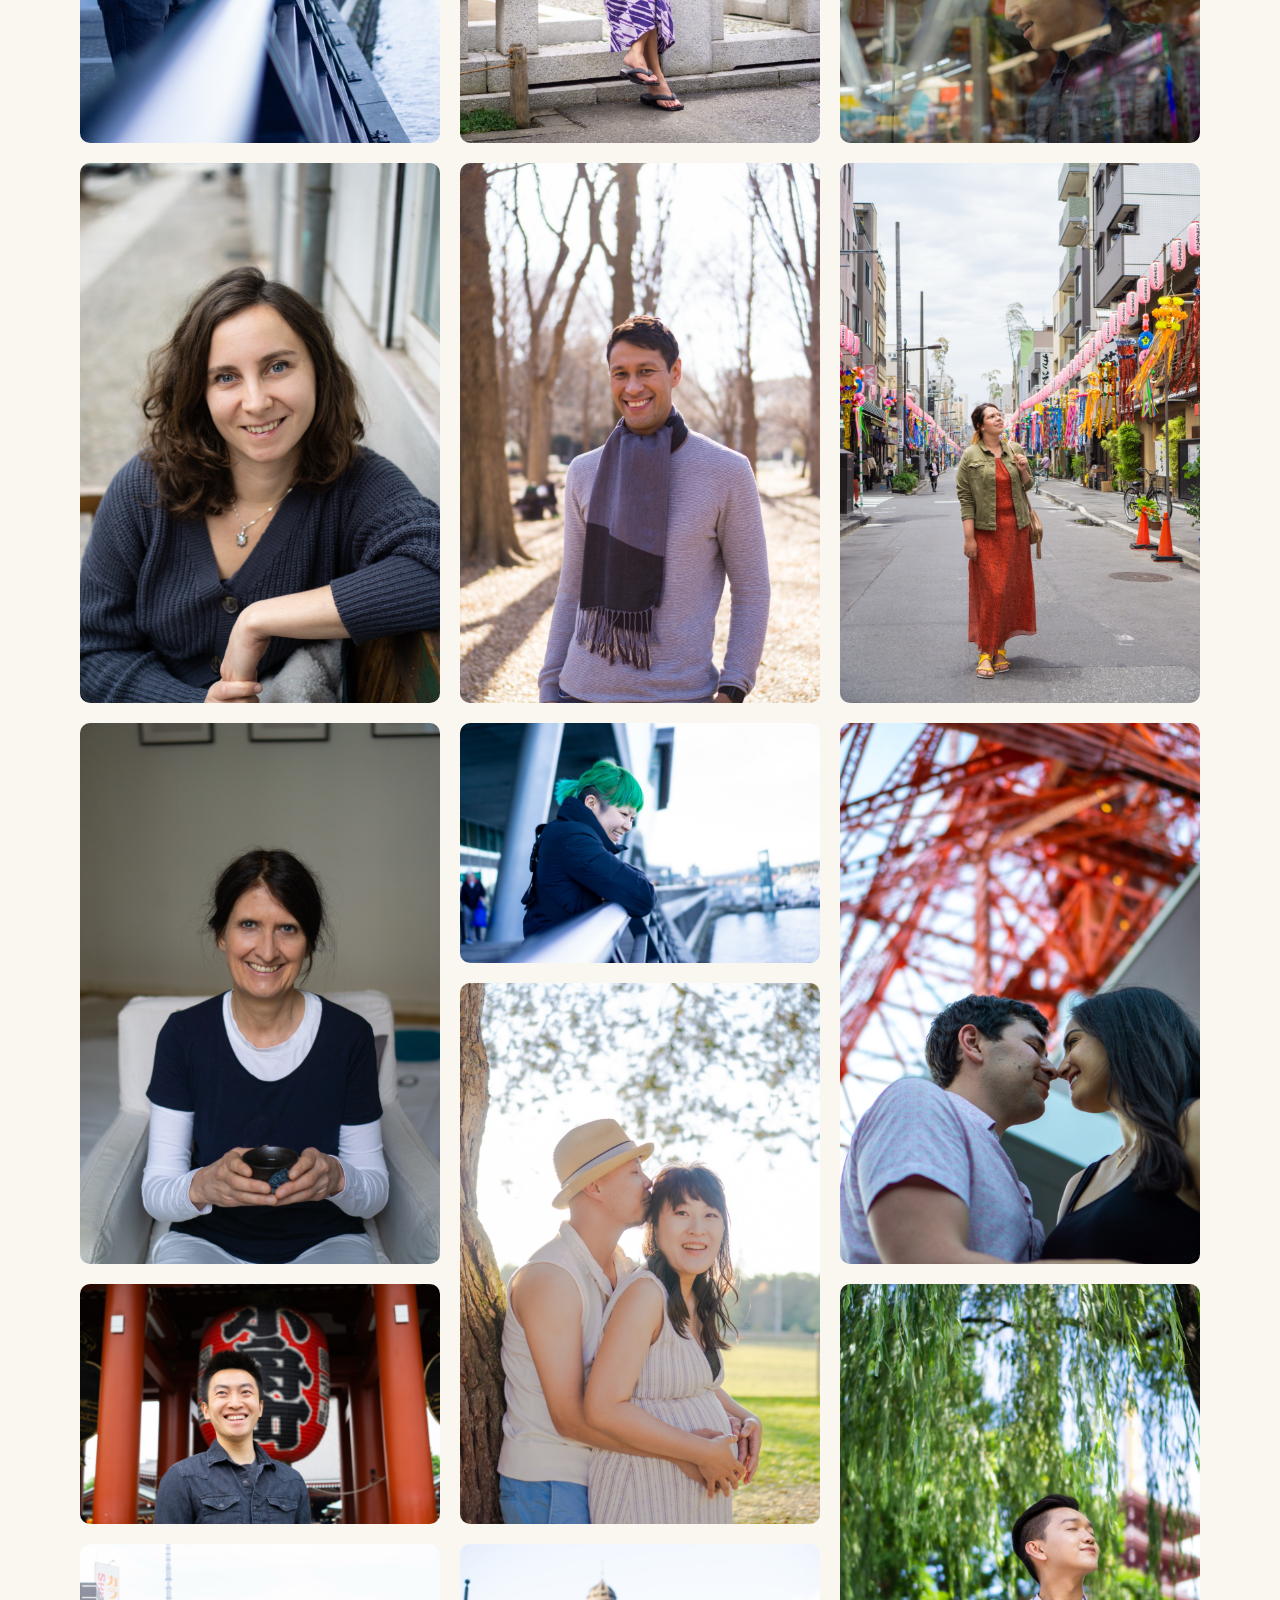
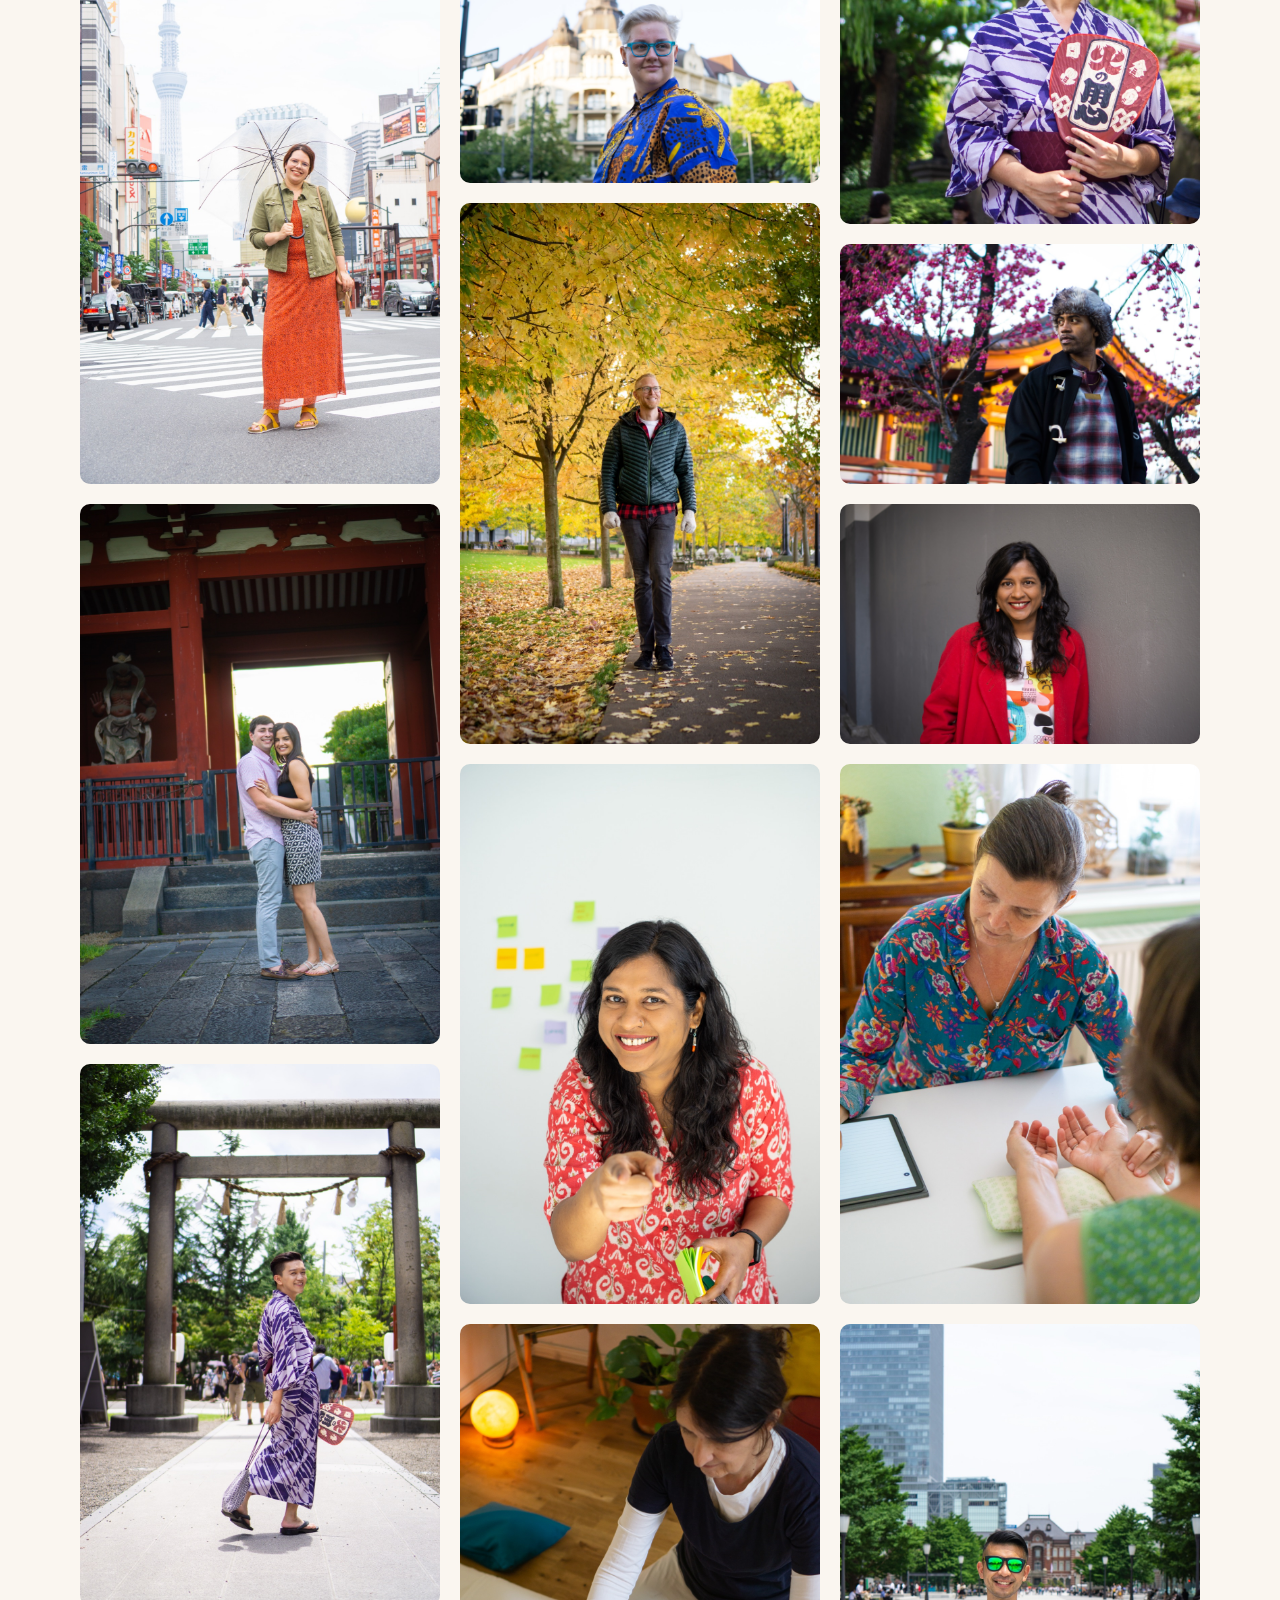
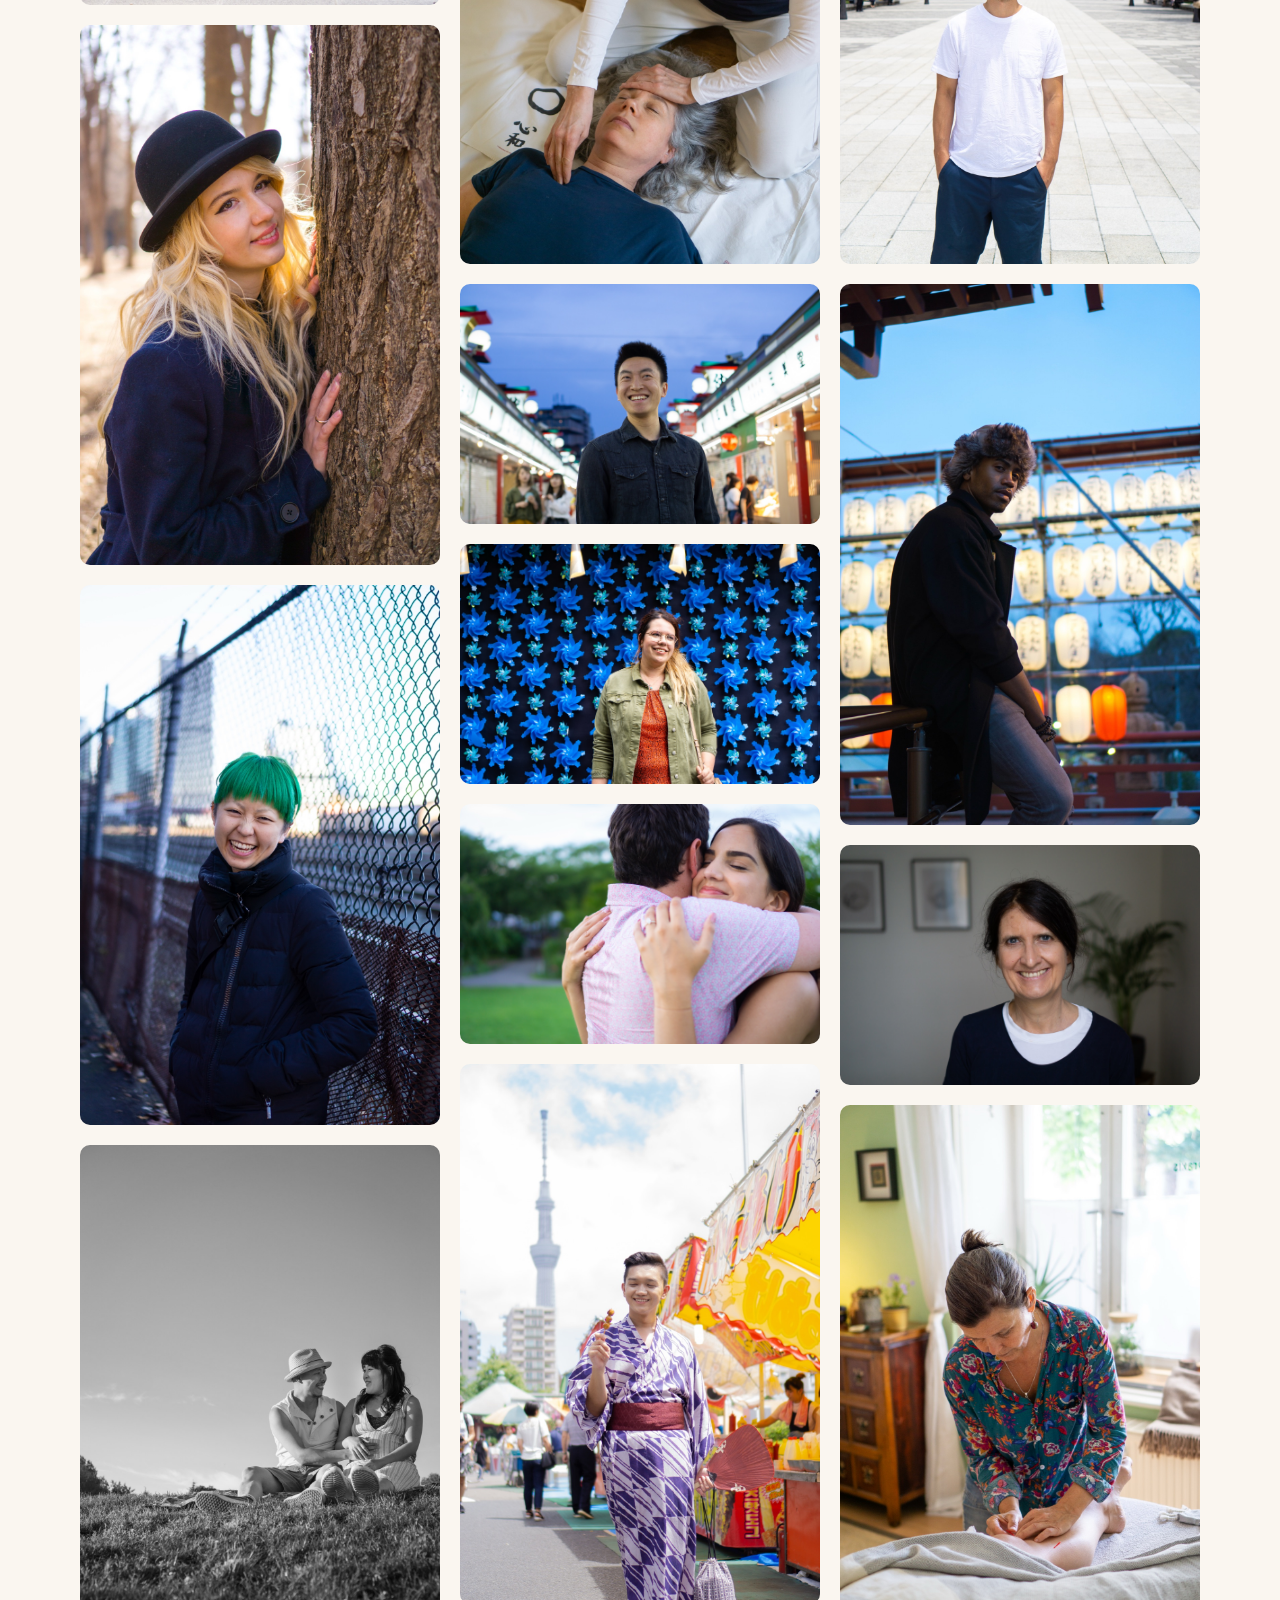
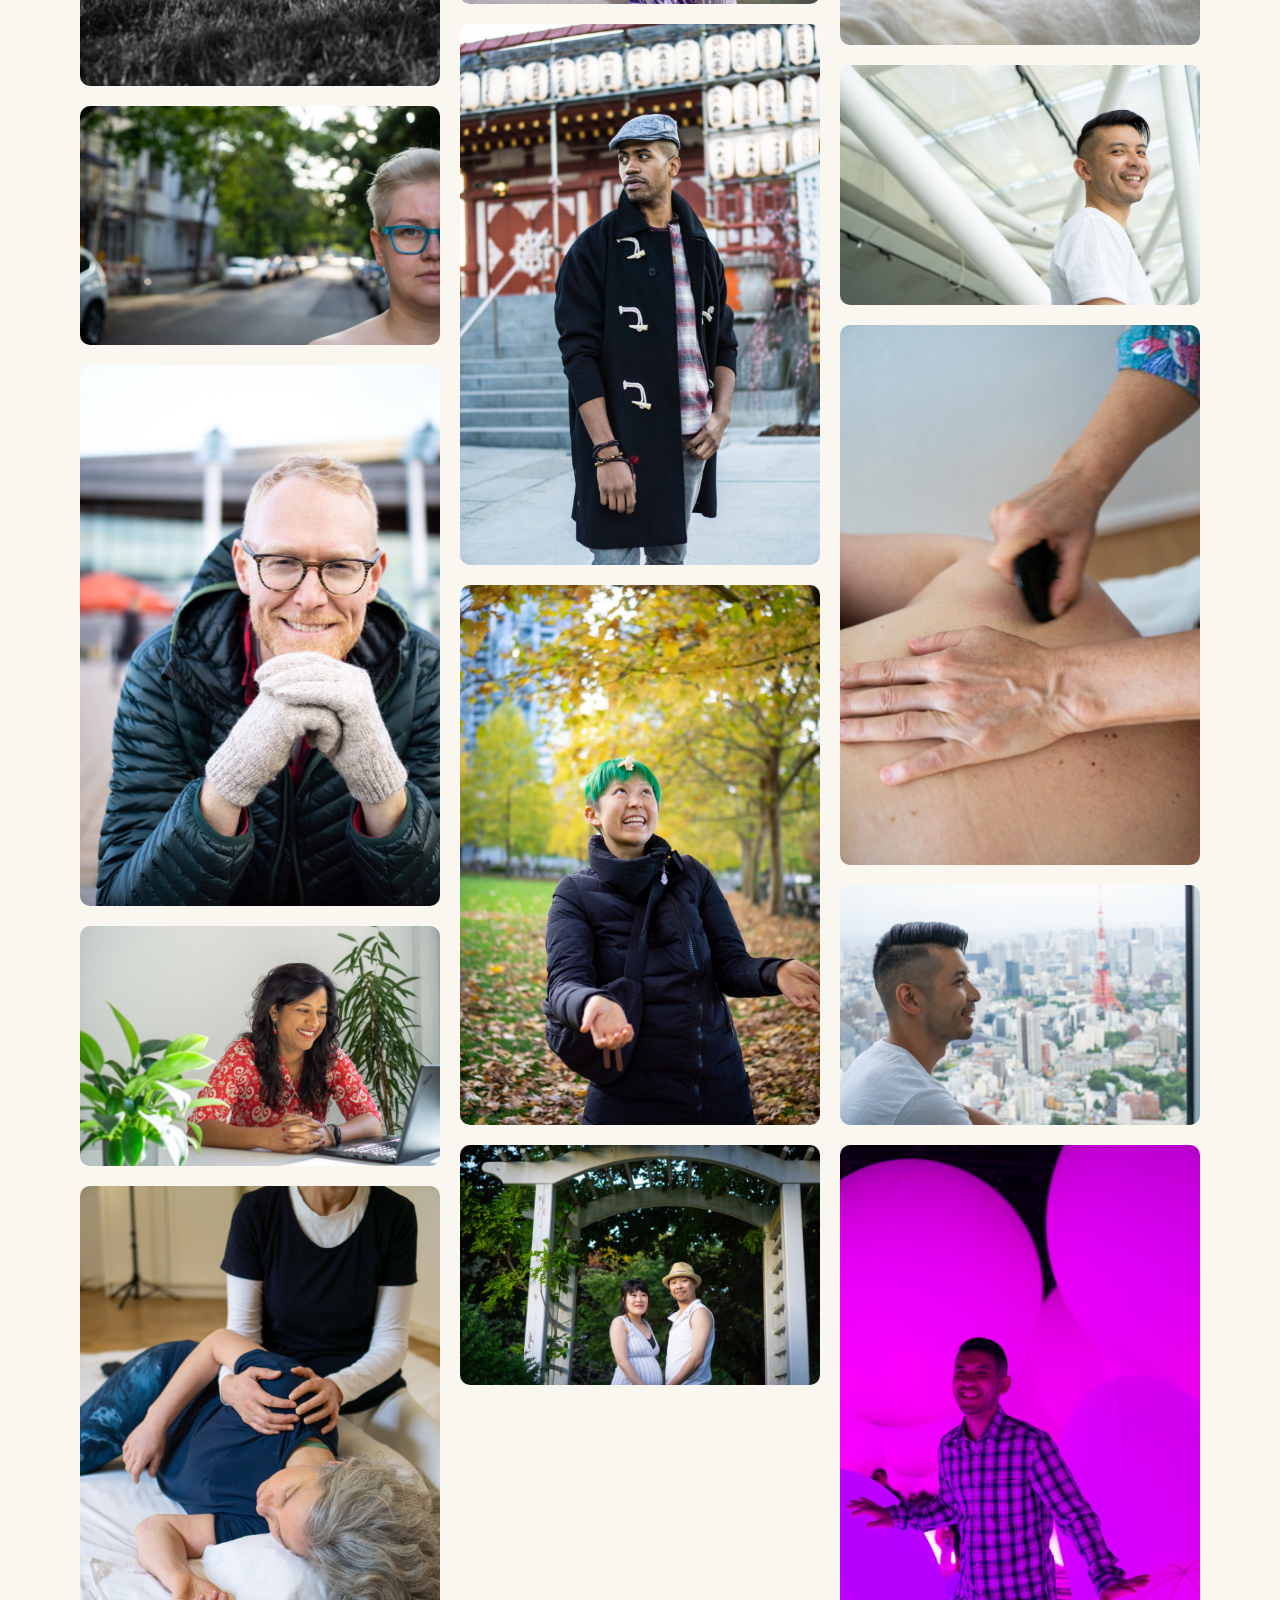
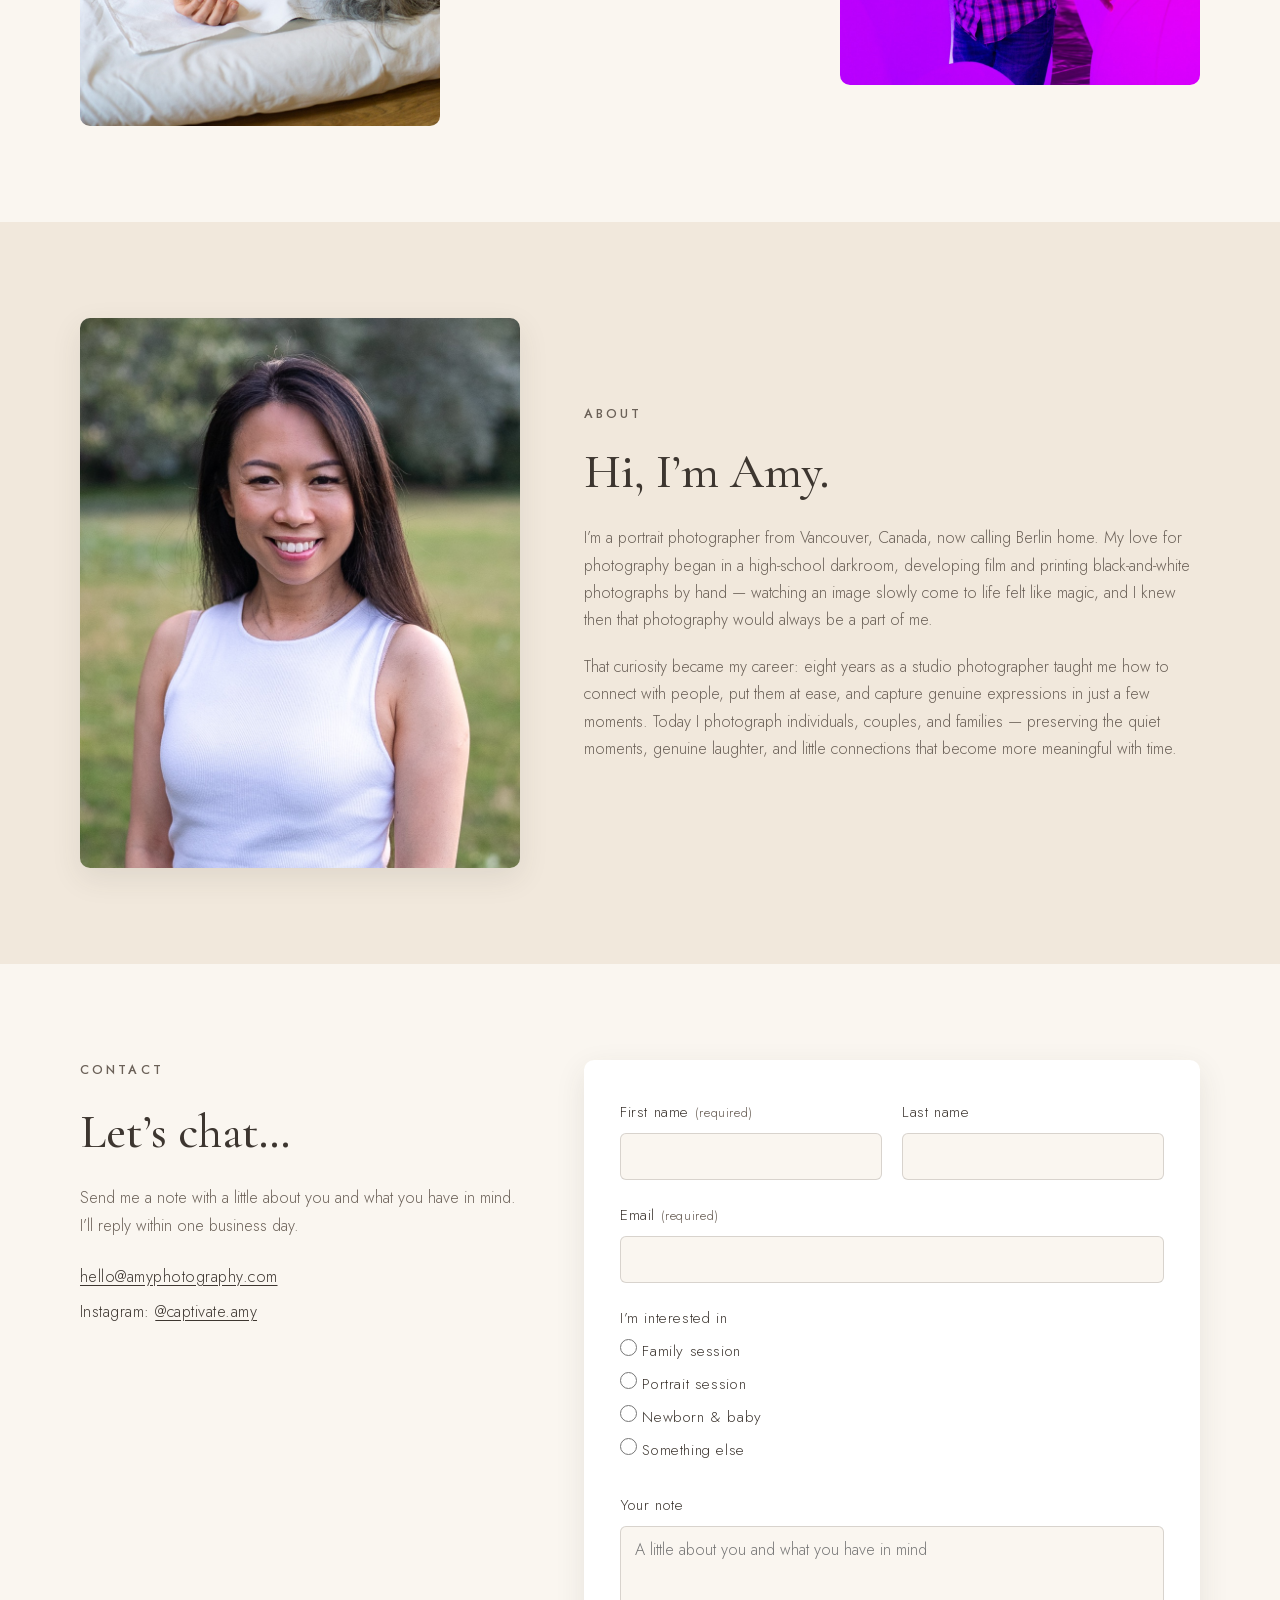
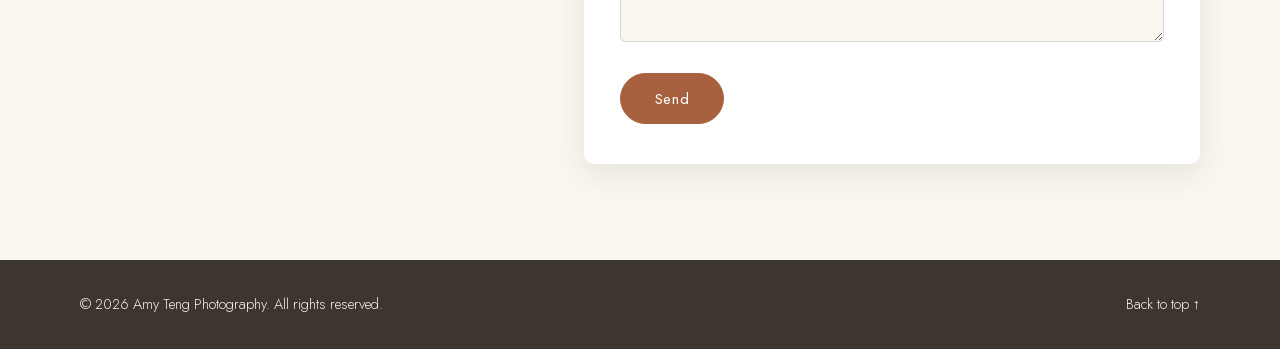
==== commit 5a4e58f4: "Pre-launch blockers: self-host fonts (GDPR), WCAG contrast, keyboard lightbox, form resilience, nav " ====
--- a/index.html
+++ b/index.html
@@ -12,9 +12,6 @@
   <meta property="og:image" content="https://varunmoka7.github.io/amy-photography/images/hero.jpg" />
   <meta property="og:url" content="https://varunmoka7.github.io/amy-photography/" />
   <meta name="twitter:card" content="summary_large_image" />
-  <link rel="preconnect" href="https://fonts.googleapis.com" />
-  <link rel="preconnect" href="https://fonts.gstatic.com" crossorigin />
-  <link href="https://fonts.googleapis.com/css2?family=Cormorant+Garamond:ital,wght@0,400;0,500;0,600;1,400&family=Jost:wght@300;400;500&display=swap" rel="stylesheet" />
   <link rel="stylesheet" href="css/style.css" />
 </head>
 <body>
@@ -29,18 +26,21 @@
       <ul class="nav-links">
         <li><a href="#portfolio">Portfolio</a></li>
         <li><a href="#about">About</a></li>
+        <li><a href="#book">Contact</a></li>
       </ul>
     </nav>
   </header>
+
+  <main>
 
   <!-- ============ HERO ============ -->
   <section id="home" class="hero">
     <div class="hero-media">
       <img class="hero-slide is-active" src="images/hero.jpg" alt="Couple holding hands on stone steps" width="2000" height="1333" fetchpriority="high" />
-      <img class="hero-slide" src="images/portfolio/dsc09295.jpg" alt="A warm hug in the park" width="1600" height="1066" />
-      <img class="hero-slide" src="images/portfolio/dsc00873.jpg" alt="Expecting couple under a garden archway" width="1600" height="1066" />
-      <img class="hero-slide" src="images/portfolio/dsc08282.jpg" alt="Portrait beneath a giant temple lantern in Tokyo" width="1600" height="1066" />
-      <img class="hero-slide" src="images/portfolio/walkwithamy-07393.jpg" alt="Night portrait in a neon-lit street" width="1600" height="1066" />
+      <img class="hero-slide" src="images/portfolio/dsc09295.jpg" alt="A warm hug in the park" width="1600" height="1066" aria-hidden="true" />
+      <img class="hero-slide" src="images/portfolio/dsc00873.jpg" alt="Expecting couple under a garden archway" width="1600" height="1066" aria-hidden="true" />
+      <img class="hero-slide" src="images/portfolio/dsc08282.jpg" alt="Portrait beneath a giant temple lantern in Tokyo" width="1600" height="1066" aria-hidden="true" />
+      <img class="hero-slide" src="images/portfolio/walkwithamy-07393.jpg" alt="Night portrait in a neon-lit street" width="1600" height="1066" aria-hidden="true" />
     </div>
     <button class="hero-arrow hero-prev" aria-label="Previous photo">&#8249;</button>
     <button class="hero-arrow hero-next" aria-label="Next photo">&#8250;</button>
@@ -184,20 +184,23 @@
         </div>
         <button class="btn" type="submit">Send</button>
         <p class="form-status" role="status" aria-live="polite"></p>
+        <noscript><p>This form needs JavaScript — please email <a href="mailto:hello@amyphotography.com">hello@amyphotography.com</a> directly instead.</p></noscript>
       </form>
     </div>
   </section>
+
+  </main>
 
   <!-- ============ FOOTER ============ -->
   <footer class="site-footer">
     <div class="container footer-inner">
-      <p>&copy; <span id="year"></span> Amy Photography. All rights reserved.</p>
+      <p>&copy; <span id="year"></span> Amy Teng Photography. All rights reserved.</p>
       <p><a href="#home">Back to top ↑</a></p>
     </div>
   </footer>
 
   <!-- Lightbox -->
-  <div class="lightbox" hidden>
+  <div class="lightbox" role="dialog" aria-modal="true" aria-label="Photo viewer" hidden>
     <button class="lightbox-close" aria-label="Close">&times;</button>
     <img src="" alt="" />
   </div>
--- a/css/style.css
+++ b/css/style.css
@@ -1,6 +1,61 @@
 /* ============================================================
    Amy Photography — warm portraits & family aesthetic
    ============================================================ */
+
+/* ---------- Fonts (self-hosted — GDPR: no Google CDN requests) ---------- */
+@font-face {
+  font-family: "Cormorant Garamond";
+  font-style: italic;
+  font-weight: 400;
+  font-display: swap;
+  src: url("../fonts/cormorant-garamond-400-italic.woff2") format("woff2");
+  unicode-range: U+0000-00FF, U+0131, U+0152-0153, U+02BB-02BC, U+02C6, U+02DA, U+02DC, U+0304, U+0308, U+0329, U+2000-206F, U+20AC, U+2122, U+2191, U+2193, U+2212, U+2215, U+FEFF, U+FFFD;
+}
+
+@font-face {
+  font-family: "Cormorant Garamond";
+  font-style: normal;
+  font-weight: 400;
+  font-display: swap;
+  src: url("../fonts/cormorant-garamond-400.woff2") format("woff2");
+  unicode-range: U+0000-00FF, U+0131, U+0152-0153, U+02BB-02BC, U+02C6, U+02DA, U+02DC, U+0304, U+0308, U+0329, U+2000-206F, U+20AC, U+2122, U+2191, U+2193, U+2212, U+2215, U+FEFF, U+FFFD;
+}
+
+@font-face {
+  font-family: "Cormorant Garamond";
+  font-style: normal;
+  font-weight: 500;
+  font-display: swap;
+  src: url("../fonts/cormorant-garamond-500.woff2") format("woff2");
+  unicode-range: U+0000-00FF, U+0131, U+0152-0153, U+02BB-02BC, U+02C6, U+02DA, U+02DC, U+0304, U+0308, U+0329, U+2000-206F, U+20AC, U+2122, U+2191, U+2193, U+2212, U+2215, U+FEFF, U+FFFD;
+}
+
+@font-face {
+  font-family: "Jost";
+  font-style: normal;
+  font-weight: 300;
+  font-display: swap;
+  src: url("../fonts/jost-300.woff2") format("woff2");
+  unicode-range: U+0000-00FF, U+0131, U+0152-0153, U+02BB-02BC, U+02C6, U+02DA, U+02DC, U+0304, U+0308, U+0329, U+2000-206F, U+20AC, U+2122, U+2191, U+2193, U+2212, U+2215, U+FEFF, U+FFFD;
+}
+
+@font-face {
+  font-family: "Jost";
+  font-style: normal;
+  font-weight: 400;
+  font-display: swap;
+  src: url("../fonts/jost-400.woff2") format("woff2");
+  unicode-range: U+0000-00FF, U+0131, U+0152-0153, U+02BB-02BC, U+02C6, U+02DA, U+02DC, U+0304, U+0308, U+0329, U+2000-206F, U+20AC, U+2122, U+2191, U+2193, U+2212, U+2215, U+FEFF, U+FFFD;
+}
+
+@font-face {
+  font-family: "Jost";
+  font-style: normal;
+  font-weight: 500;
+  font-display: swap;
+  src: url("../fonts/jost-500.woff2") format("woff2");
+  unicode-range: U+0000-00FF, U+0131, U+0152-0153, U+02BB-02BC, U+02C6, U+02DA, U+02DC, U+0304, U+0308, U+0329, U+2000-206F, U+20AC, U+2122, U+2191, U+2193, U+2212, U+2215, U+FEFF, U+FFFD;
+}
 
 :root {
   --cream: #faf6f0;
@@ -9,6 +64,7 @@
   --ink-soft: #6b6158;
   --terracotta: #c47a5a;
   --terracotta-dark: #a8613f;
+  --terracotta-text: #9a5535;
   --white: #ffffff;
   --radius: 10px;
   --shadow: 0 10px 30px rgba(61, 54, 48, 0.10);
@@ -20,6 +76,8 @@
 
 html { scroll-behavior: smooth; }
 
+[id] { scroll-margin-top: 5rem; }
+
 body {
   font-family: var(--font-body);
   font-weight: 300;
@@ -51,17 +109,17 @@
   letter-spacing: 0.25em;
   font-size: 0.78rem;
   font-weight: 500;
-  color: var(--terracotta);
+  color: var(--terracotta-text);
   margin-bottom: 0.75rem;
 }
 
 /* ---------- Buttons ---------- */
 .btn {
   display: inline-block;
-  background: var(--terracotta);
+  background: var(--terracotta-dark);
   color: var(--white);
   padding: 0.85rem 2.1rem;
-  border: 1px solid var(--terracotta);
+  border: 1px solid var(--terracotta-dark);
   border-radius: 999px;
   font-family: var(--font-body);
   font-size: 0.95rem;
@@ -72,7 +130,7 @@
   transition: background 0.25s, color 0.25s;
 }
 
-.btn:hover { background: var(--terracotta-dark); border-color: var(--terracotta-dark); }
+.btn:hover { background: #8f4e30; border-color: #8f4e30; }
 
 .btn-ghost {
   background: transparent;
@@ -130,7 +188,7 @@
   transition: color 0.2s;
 }
 
-.nav-links a:not(.btn):hover { color: var(--terracotta); }
+.nav-links a:not(.btn):hover { color: var(--terracotta-text); }
 
 .nav-toggle {
   display: none;
@@ -369,8 +427,9 @@
 
 .field input:focus,
 .field textarea:focus {
-  outline: none;
-  border-color: var(--terracotta);
+  outline: 2px solid var(--terracotta-dark);
+  outline-offset: 1px;
+  border-color: var(--terracotta-dark);
 }
 
 fieldset.field { border: none; padding: 0; }
@@ -391,9 +450,9 @@
 
 .botcheck { display: none; }
 
-.form-status { display: none; margin-top: 1rem; font-size: 0.95rem; }
-.form-status.ok { display: block; }
-.form-status.err { display: block; color: #a8402f; }
+.form-status { margin-top: 1rem; font-size: 0.95rem; }
+.form-status:empty { margin: 0; }
+.form-status.err { color: #a8402f; }
 
 .contact-list {
   list-style: none;
@@ -430,7 +489,7 @@
 
 .site-footer a { color: var(--cream); text-decoration: none; }
 
-.site-footer a:hover { color: var(--terracotta); }
+.site-footer a:hover { text-decoration: underline; }
 
 /* ---------- Lightbox ---------- */
 .lightbox {
@@ -499,4 +558,12 @@
   .contact-form { padding: 1.75rem 1.4rem; }
 
   .section { padding-block: 4rem; }
-}
+
+  .hero-arrow { width: 36px; height: 36px; top: 72%; }
+}
+
+@media (prefers-reduced-motion: reduce) {
+  html { scroll-behavior: auto; }
+  .hero-slide, .gallery-item img { transition: none; }
+  .gallery-item:hover img { transform: none; }
+}
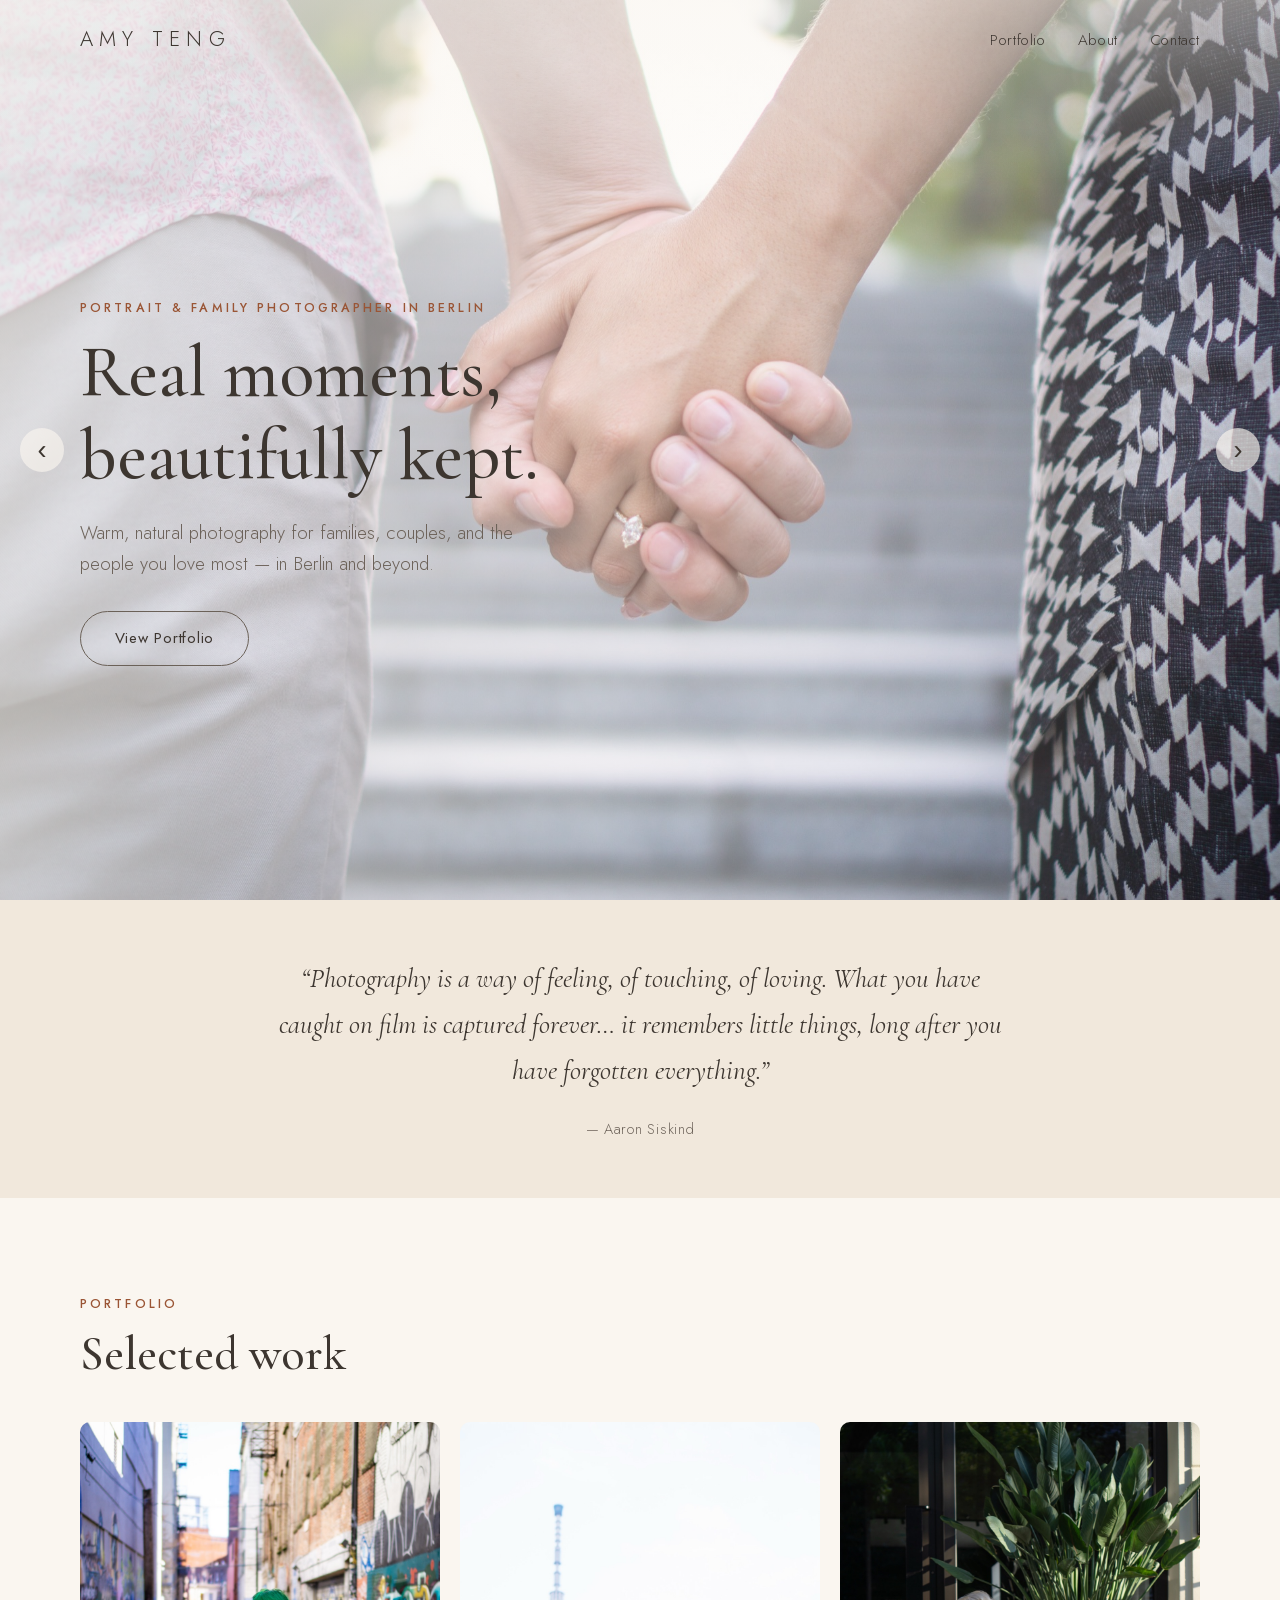
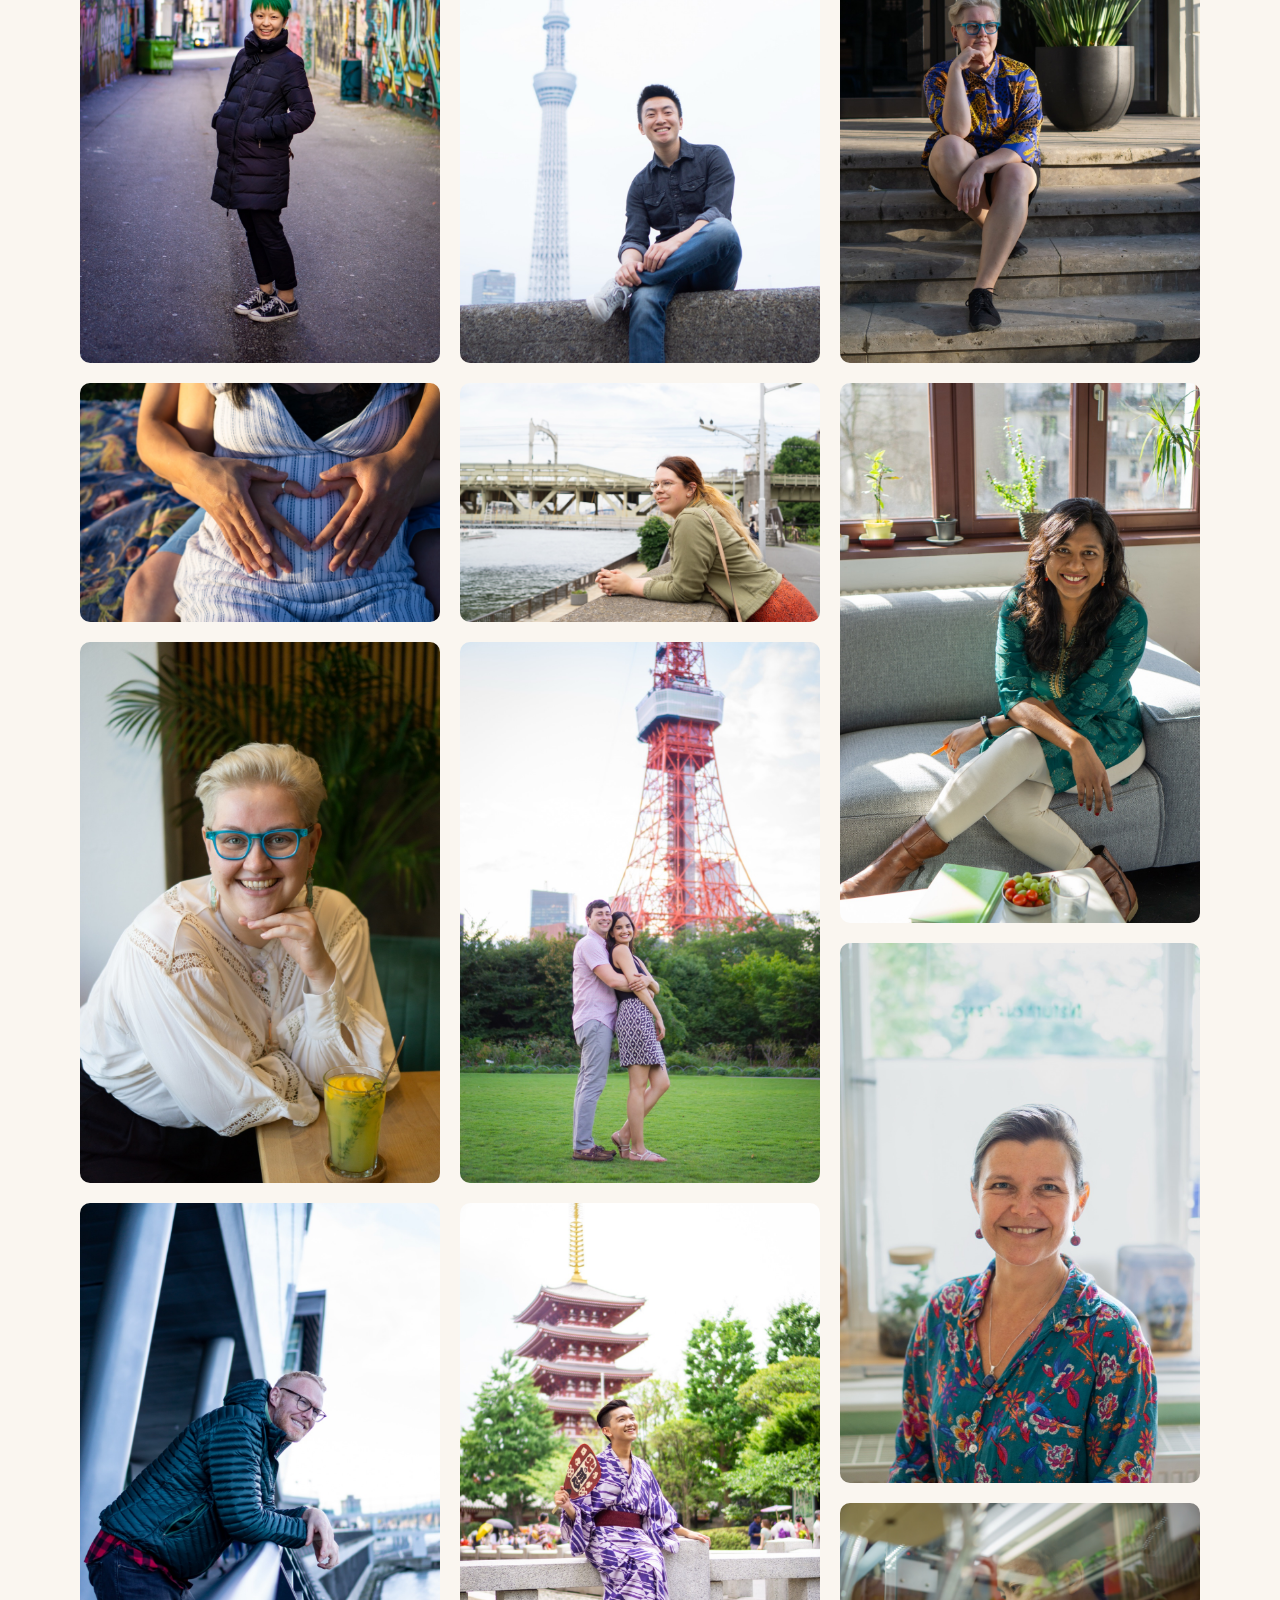
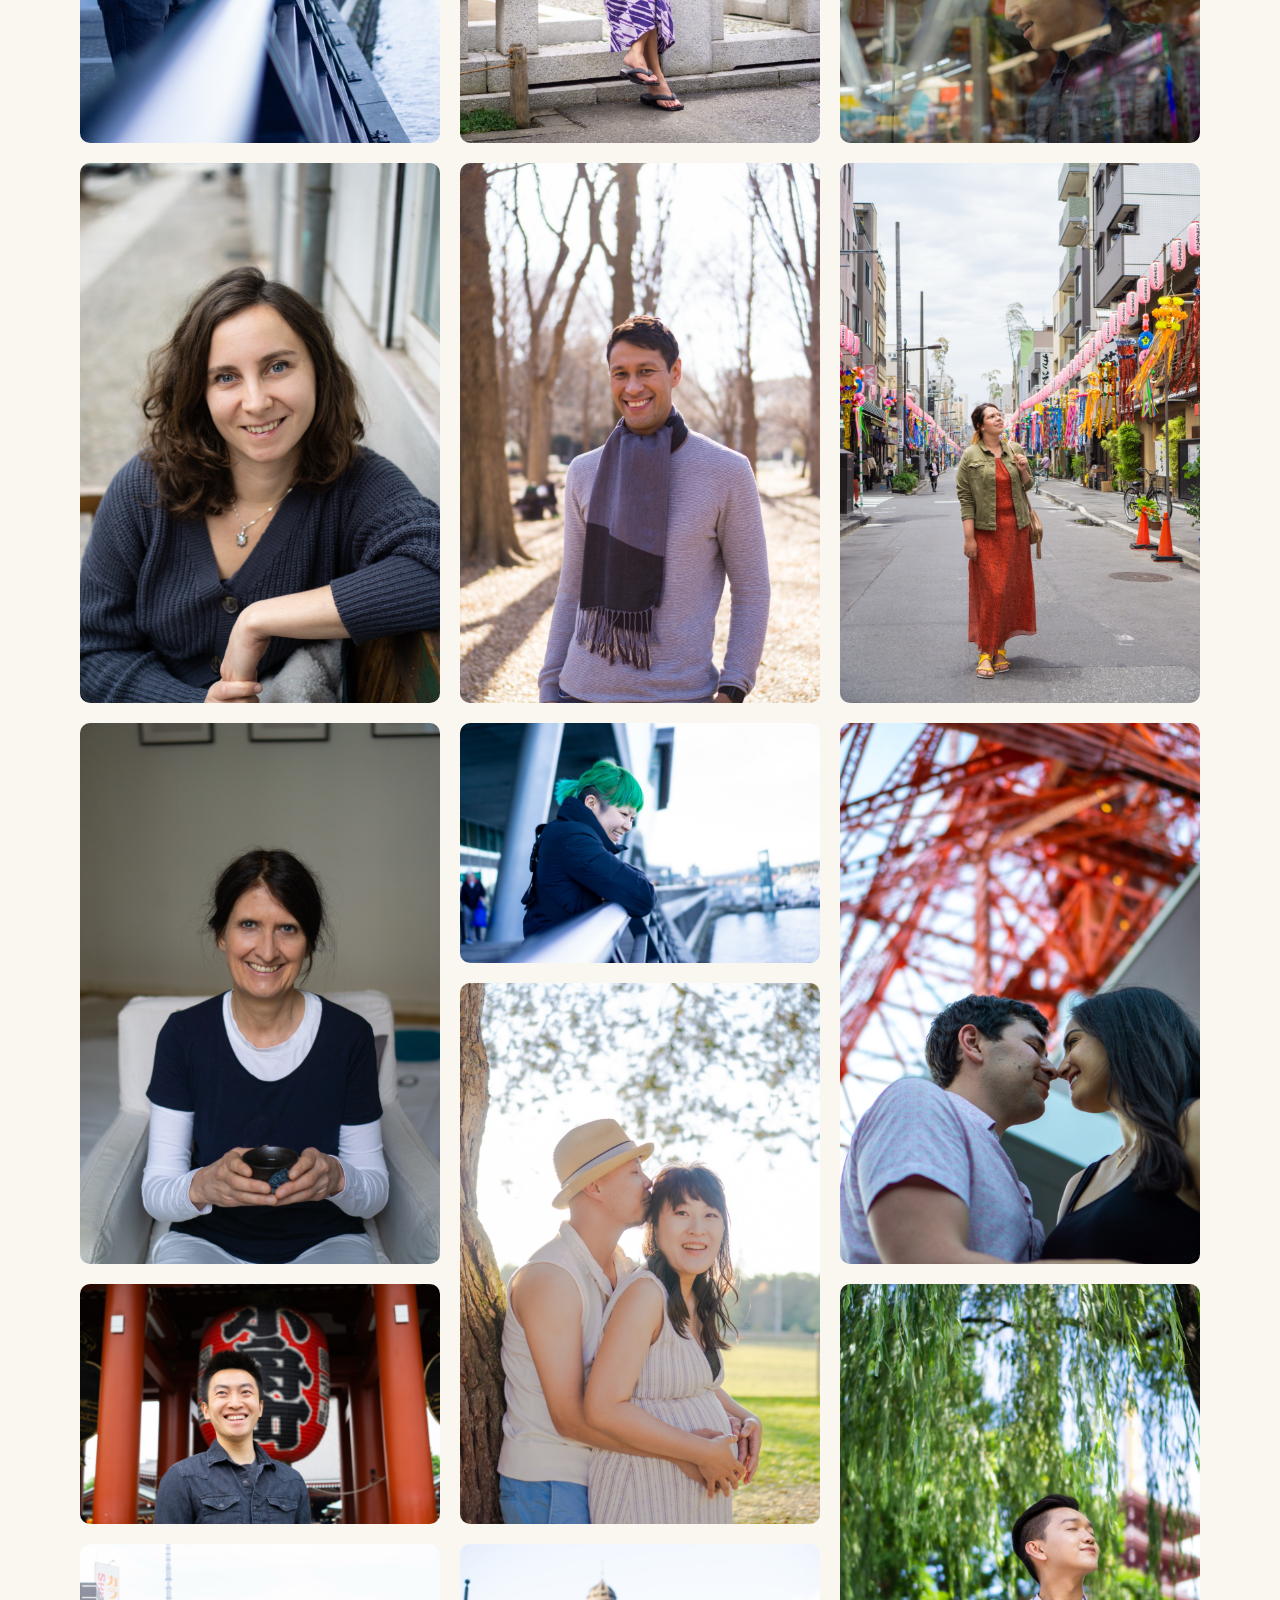
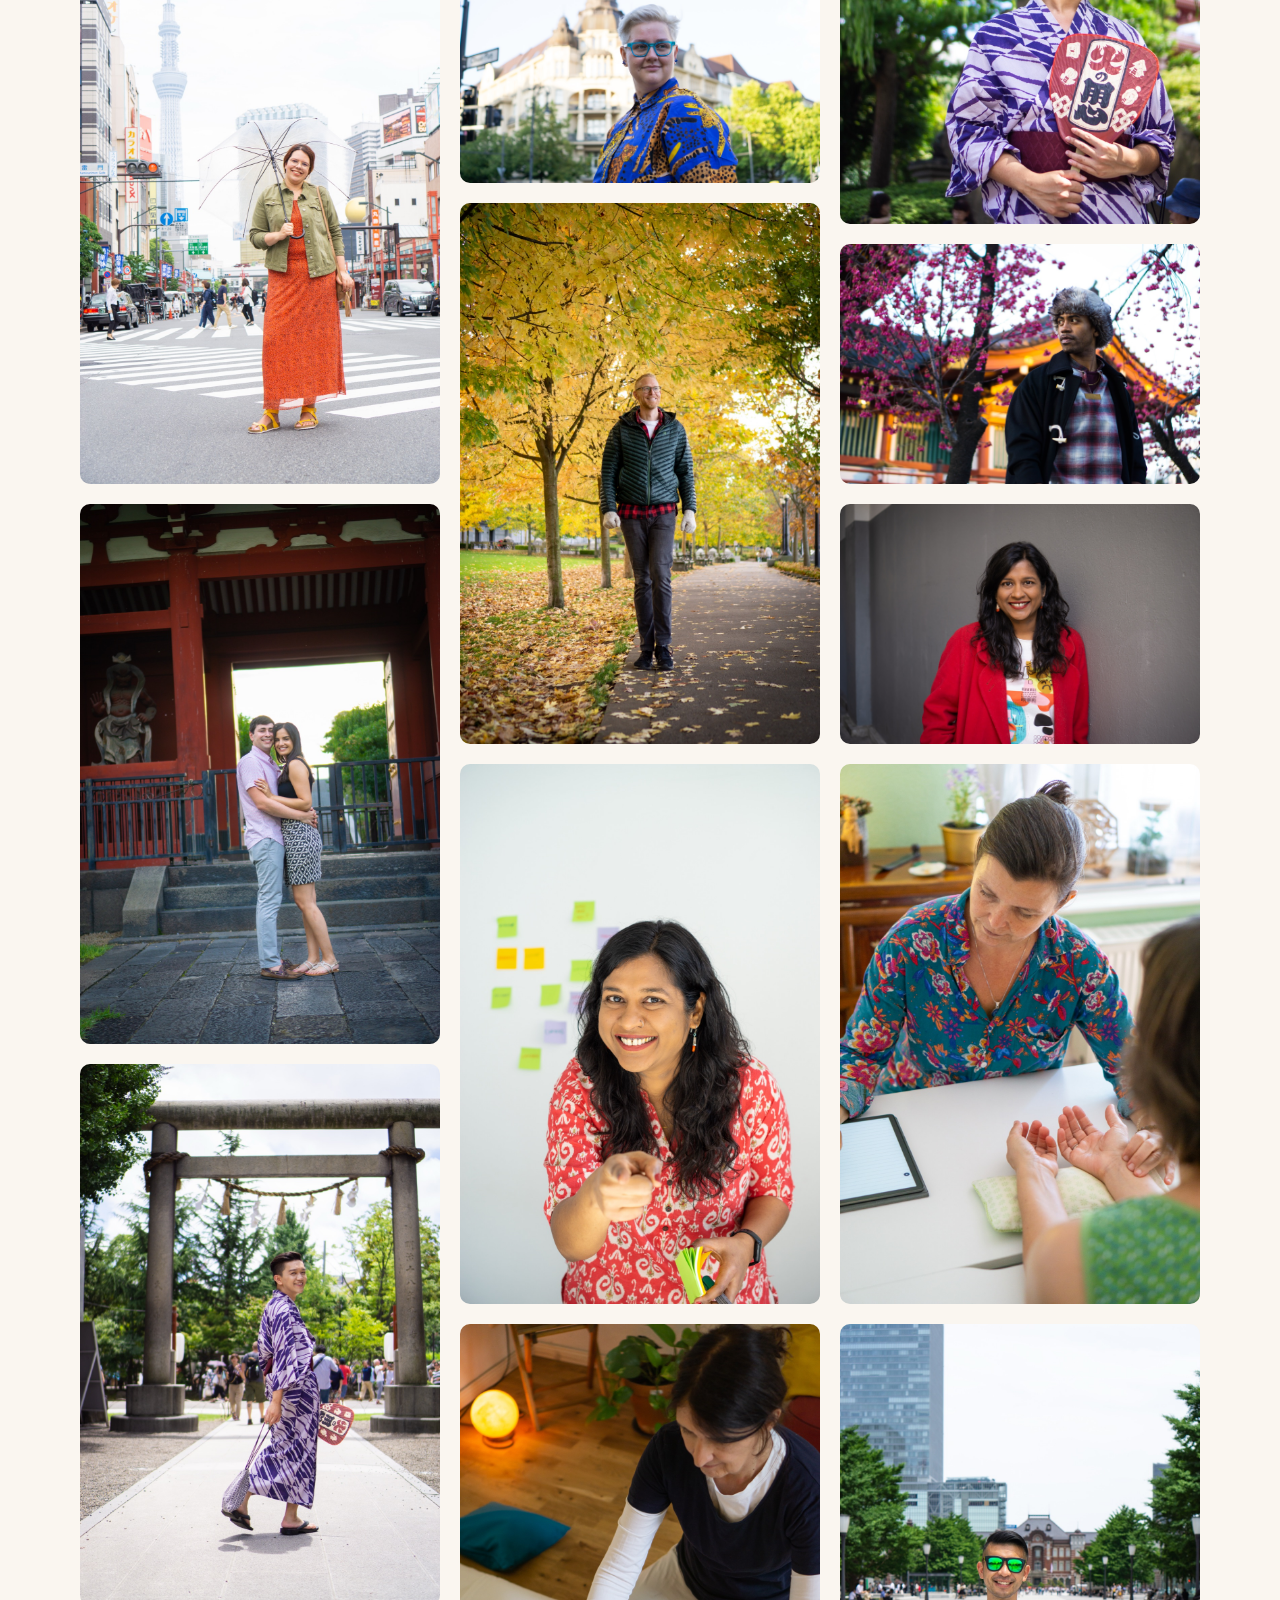
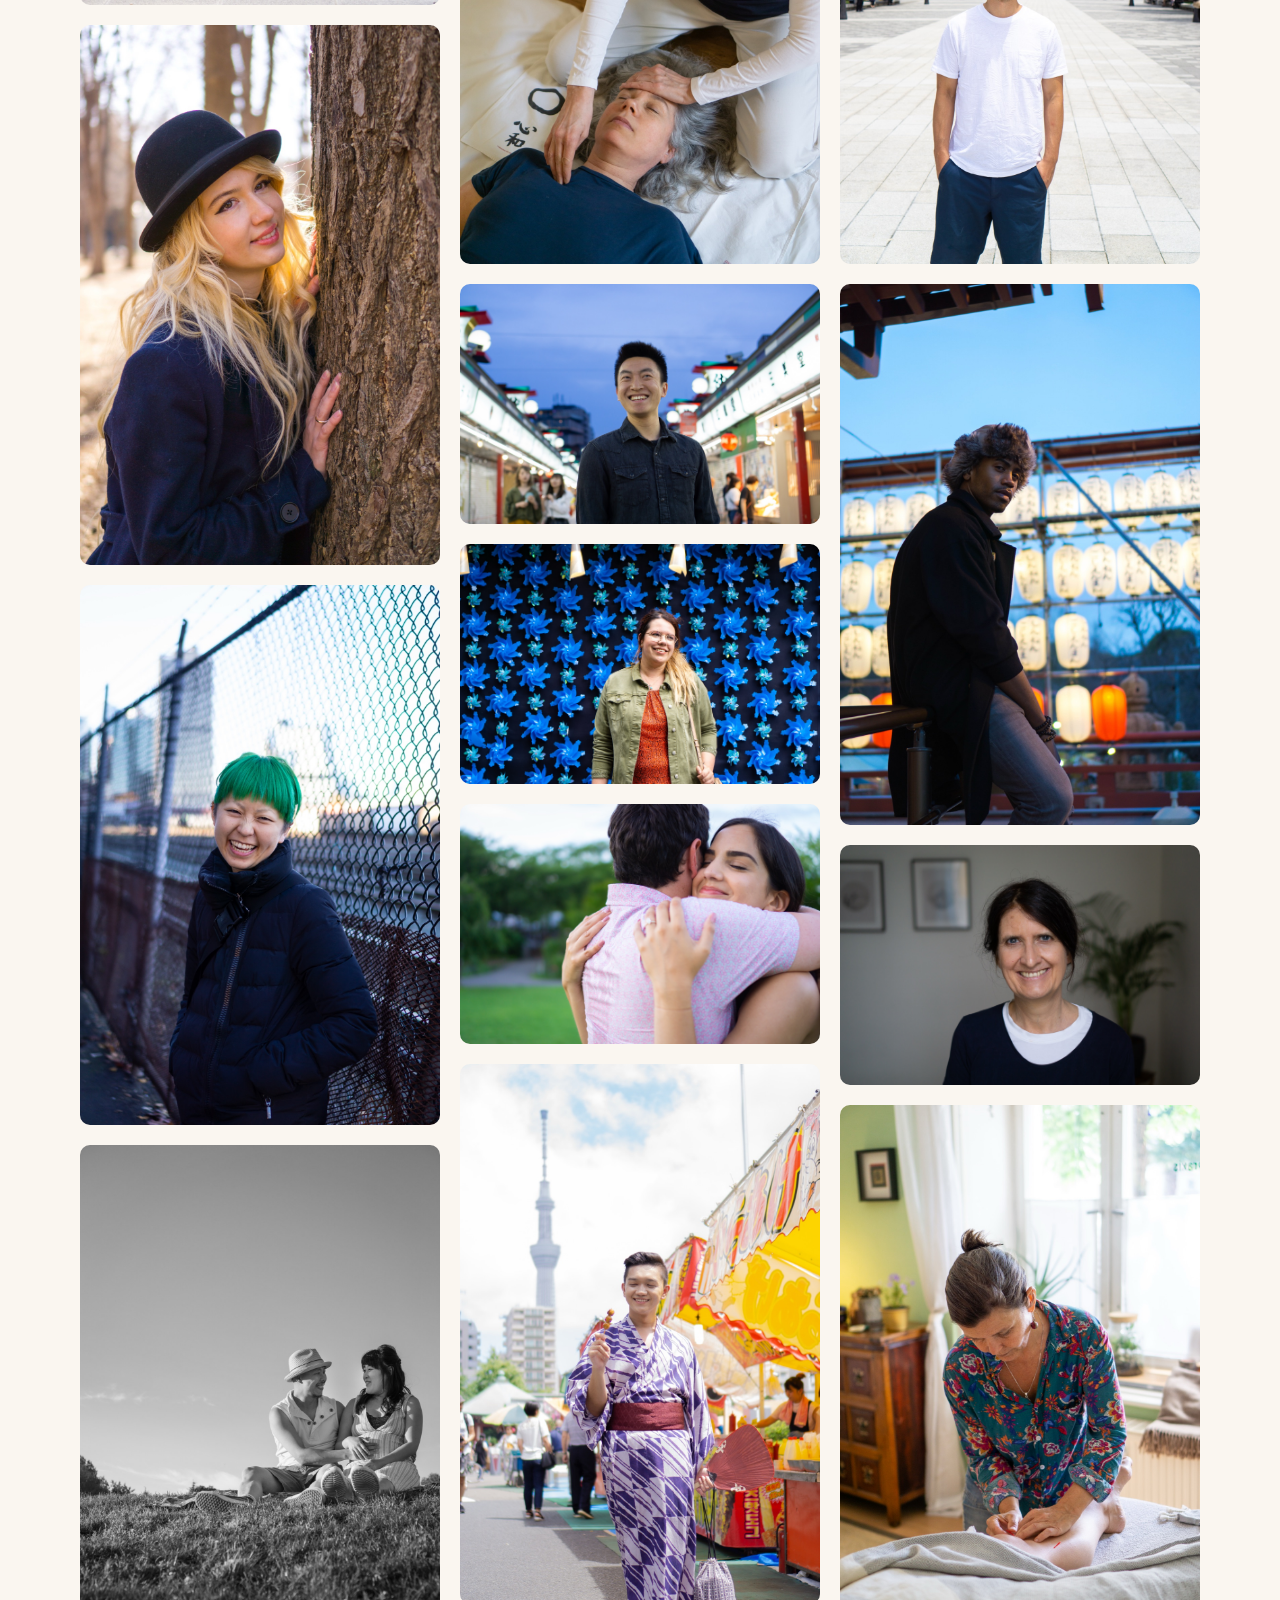
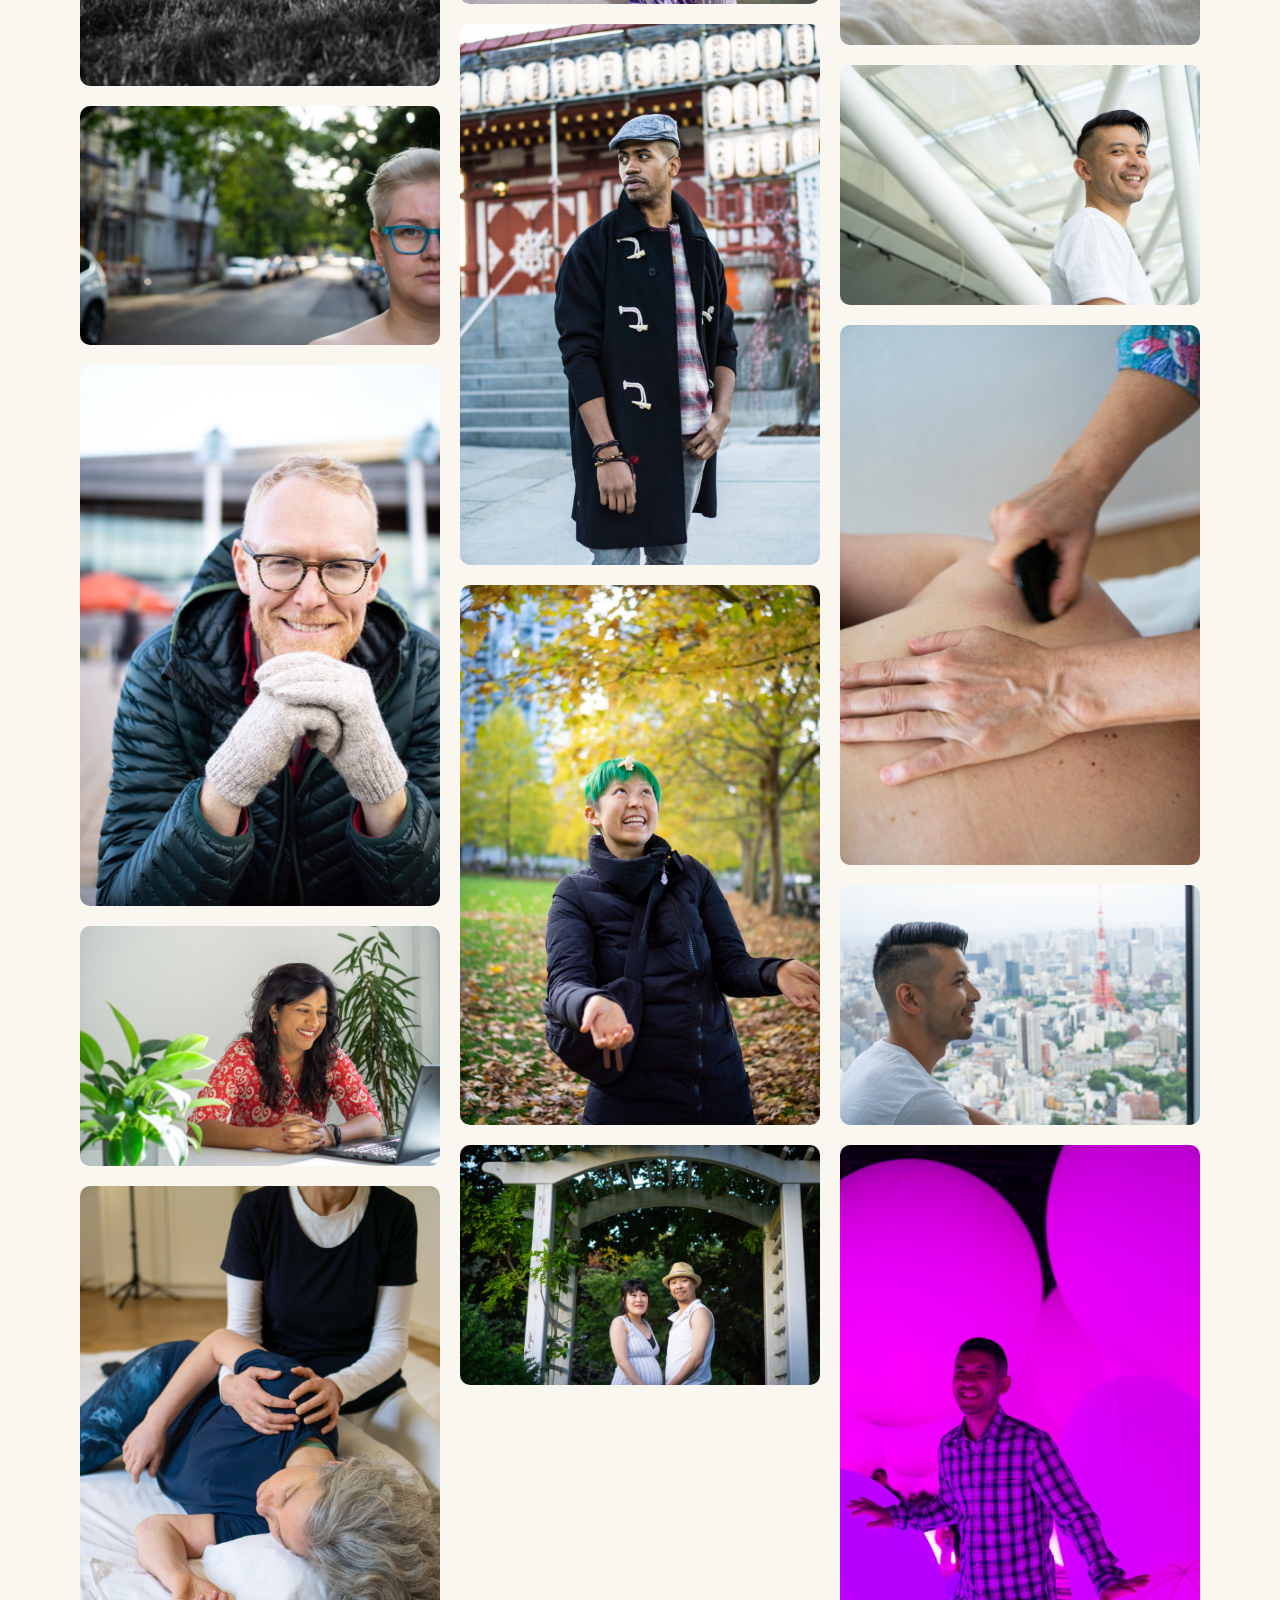
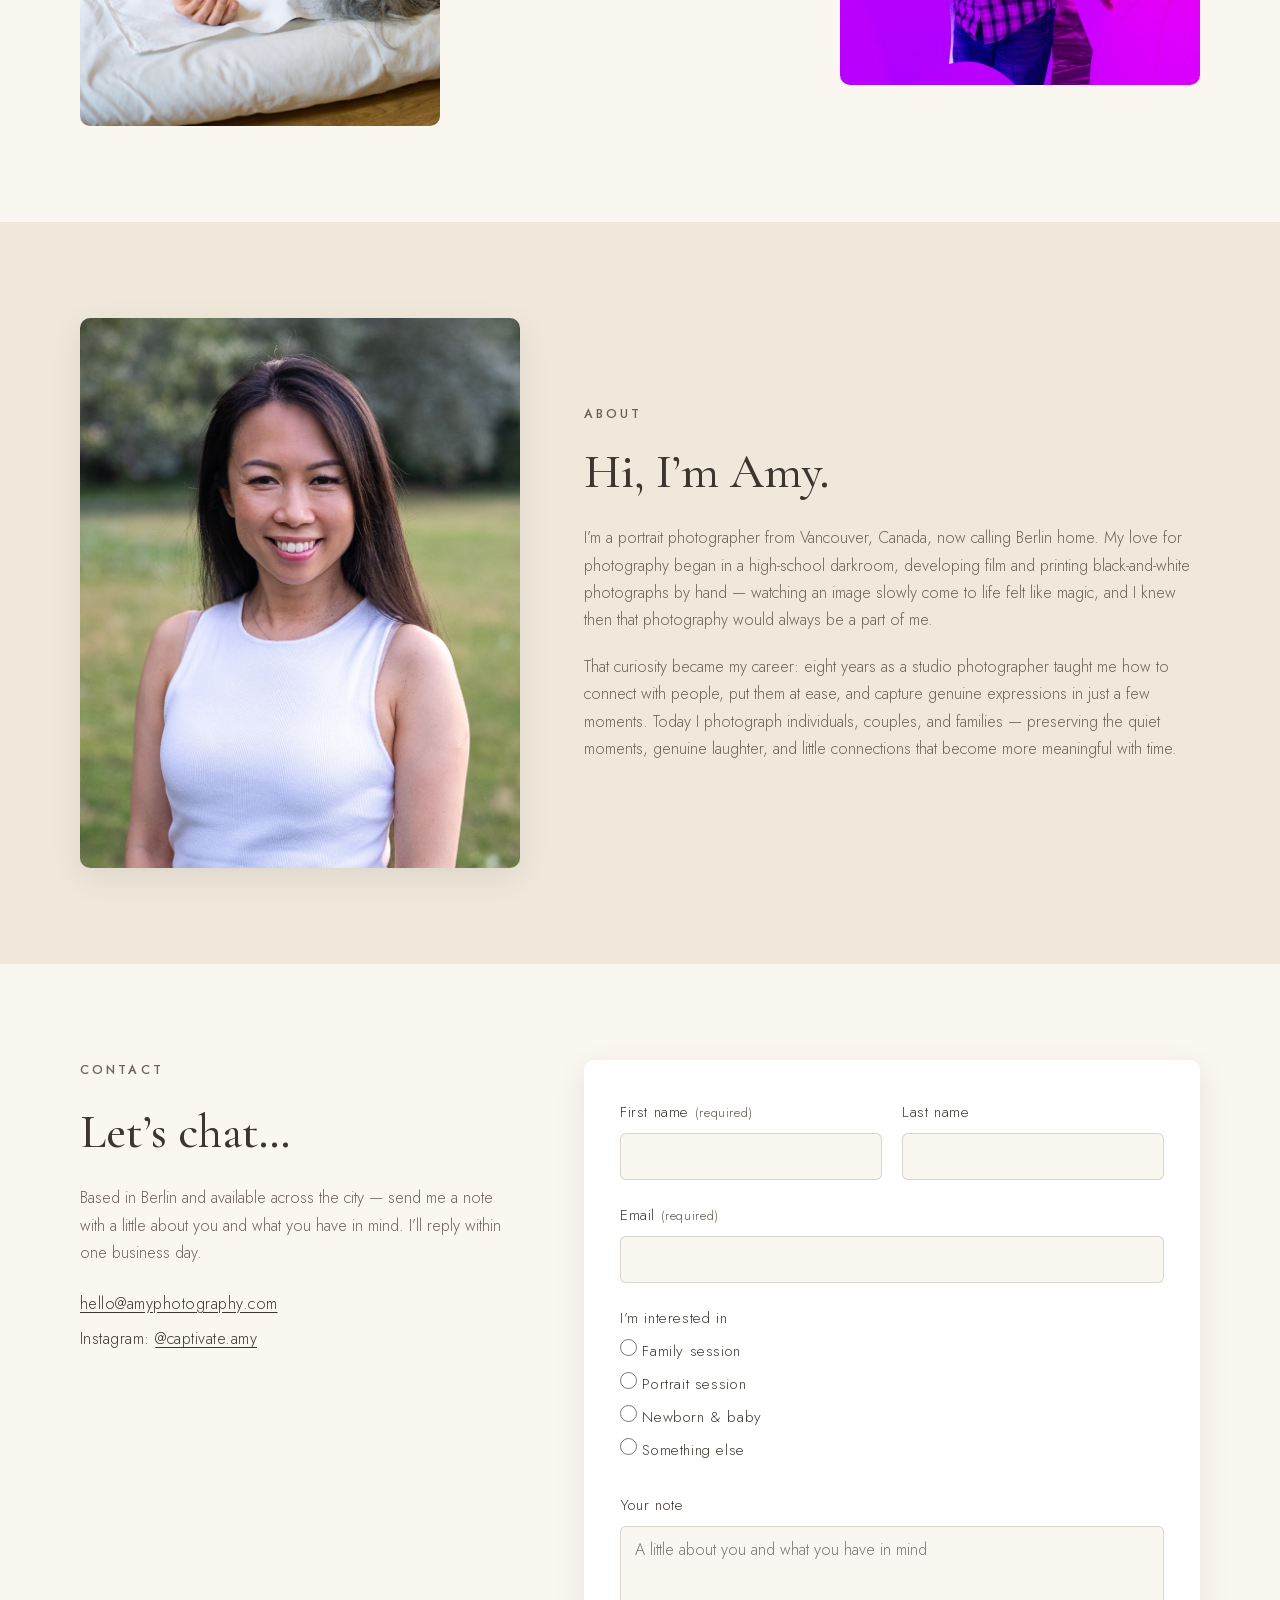
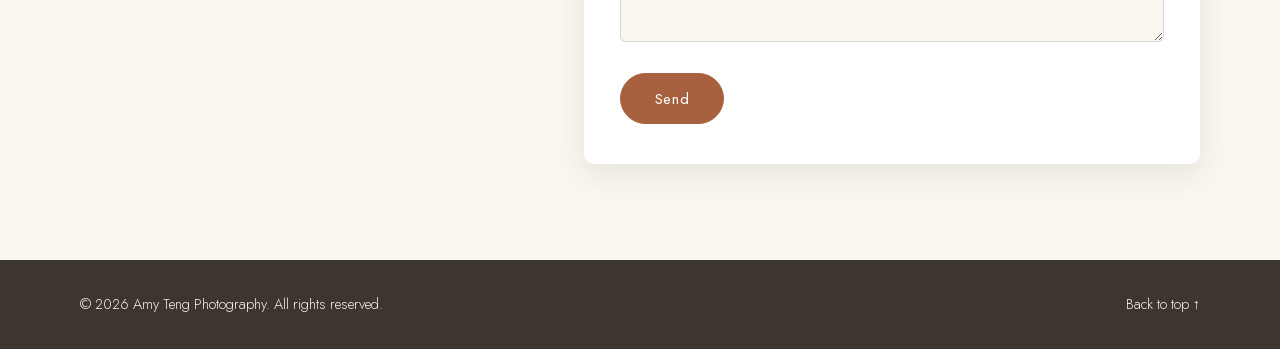
==== commit 7193a953: "Defer hero slides 2-5 until after load; SEO: Berlin copy, JSON-LD, canonical, richer OG tags" ====
--- a/index.html
+++ b/index.html
@@ -3,16 +3,46 @@
 <head>
   <meta charset="UTF-8" />
   <meta name="viewport" content="width=device-width, initial-scale=1.0" />
-  <title>Amy Teng Photography — Portraits &amp; Family, Berlin</title>
-  <meta name="description" content="Warm, natural portrait and family photography by Amy Teng, based in Berlin. Book your session today." />
+  <title>Portrait &amp; Family Photographer in Berlin — Amy Teng Photography</title>
+  <meta name="description" content="Warm, natural portrait and family photography in Berlin by Amy Teng. Family sessions, couples, maternity and newborn — book your session today." />
+  <meta name="referrer" content="strict-origin-when-cross-origin" />
+  <link rel="canonical" href="https://varunmoka7.github.io/amy-photography/" />
   <link rel="icon" type="image/svg+xml" href="images/favicon.svg" />
   <meta property="og:type" content="website" />
-  <meta property="og:title" content="Amy Teng Photography — Portraits &amp; Family, Berlin" />
-  <meta property="og:description" content="Warm, natural portrait and family photography by Amy Teng, based in Berlin. Book your session today." />
+  <meta property="og:title" content="Portrait &amp; Family Photographer in Berlin — Amy Teng Photography" />
+  <meta property="og:description" content="Warm, natural portrait and family photography in Berlin by Amy Teng. Family sessions, couples, maternity and newborn — book your session today." />
   <meta property="og:image" content="https://varunmoka7.github.io/amy-photography/images/hero.jpg" />
+  <meta property="og:image:width" content="2000" />
+  <meta property="og:image:height" content="1333" />
+  <meta property="og:image:alt" content="Couple holding hands on stone steps — Amy Teng Photography, Berlin" />
+  <meta property="og:site_name" content="Amy Teng Photography" />
+  <meta property="og:locale" content="en_US" />
   <meta property="og:url" content="https://varunmoka7.github.io/amy-photography/" />
   <meta name="twitter:card" content="summary_large_image" />
   <link rel="stylesheet" href="css/style.css" />
+  <script type="application/ld+json">
+  {
+    "@context": "https://schema.org",
+    "@type": "LocalBusiness",
+    "additionalType": "https://schema.org/ProfessionalService",
+    "name": "Amy Teng Photography",
+    "description": "Warm, natural portrait and family photography in Berlin. Family sessions, couples, maternity and newborn.",
+    "url": "https://varunmoka7.github.io/amy-photography/",
+    "image": "https://varunmoka7.github.io/amy-photography/images/hero.jpg",
+    "address": {
+      "@type": "PostalAddress",
+      "addressLocality": "Berlin",
+      "addressCountry": "DE"
+    },
+    "areaServed": "Berlin",
+    "founder": {
+      "@type": "Person",
+      "name": "Amy Teng",
+      "jobTitle": "Portrait & Family Photographer"
+    },
+    "sameAs": ["https://www.instagram.com/captivate.amy/"]
+  }
+  </script>
 </head>
 <body>
 
@@ -37,17 +67,17 @@
   <section id="home" class="hero">
     <div class="hero-media">
       <img class="hero-slide is-active" src="images/hero.jpg" alt="Couple holding hands on stone steps" width="2000" height="1333" fetchpriority="high" />
-      <img class="hero-slide" src="images/portfolio/dsc09295.jpg" alt="A warm hug in the park" width="1600" height="1066" aria-hidden="true" />
-      <img class="hero-slide" src="images/portfolio/dsc00873.jpg" alt="Expecting couple under a garden archway" width="1600" height="1066" aria-hidden="true" />
-      <img class="hero-slide" src="images/portfolio/dsc08282.jpg" alt="Portrait beneath a giant temple lantern in Tokyo" width="1600" height="1066" aria-hidden="true" />
-      <img class="hero-slide" src="images/portfolio/walkwithamy-07393.jpg" alt="Night portrait in a neon-lit street" width="1600" height="1066" aria-hidden="true" />
+      <img class="hero-slide" data-src="images/portfolio/dsc09295.jpg" alt="A warm hug in the park" width="1600" height="1066" aria-hidden="true" />
+      <img class="hero-slide" data-src="images/portfolio/dsc00873.jpg" alt="Expecting couple under a garden archway" width="1600" height="1066" aria-hidden="true" />
+      <img class="hero-slide" data-src="images/portfolio/dsc08282.jpg" alt="Portrait beneath a giant temple lantern in Tokyo" width="1600" height="1066" aria-hidden="true" />
+      <img class="hero-slide" data-src="images/portfolio/walkwithamy-07393.jpg" alt="Night portrait in a neon-lit street" width="1600" height="1066" aria-hidden="true" />
     </div>
     <button class="hero-arrow hero-prev" aria-label="Previous photo">&#8249;</button>
     <button class="hero-arrow hero-next" aria-label="Next photo">&#8250;</button>
     <div class="hero-content container">
-      <p class="eyebrow">Portrait &amp; Family Photographer</p>
+      <p class="eyebrow">Portrait &amp; Family Photographer in Berlin</p>
       <h1>Real moments,<br />beautifully kept.</h1>
-      <p class="hero-sub">Warm, natural photography for families, couples, and the people you love most.</p>
+      <p class="hero-sub">Warm, natural photography for families, couples, and the people you love most &mdash; in Berlin and beyond.</p>
       <div class="hero-actions">
         <a href="#portfolio" class="btn btn-ghost">View Portfolio</a>
       </div>
@@ -148,7 +178,7 @@
       <div class="contact-intro">
         <p class="eyebrow">Contact</p>
         <h2>Let&rsquo;s chat&hellip;</h2>
-        <p>Send me a note with a little about you and what you have in mind. I&rsquo;ll reply within one business day.</p>
+        <p>Based in Berlin and available across the city &mdash; send me a note with a little about you and what you have in mind. I&rsquo;ll reply within one business day.</p>
         <ul class="contact-list">
           <li><a href="mailto:hello@amyphotography.com">hello@amyphotography.com</a></li>
           <li>Instagram: <a href="https://www.instagram.com/captivate.amy/" target="_blank" rel="noopener">@captivate.amy</a></li>
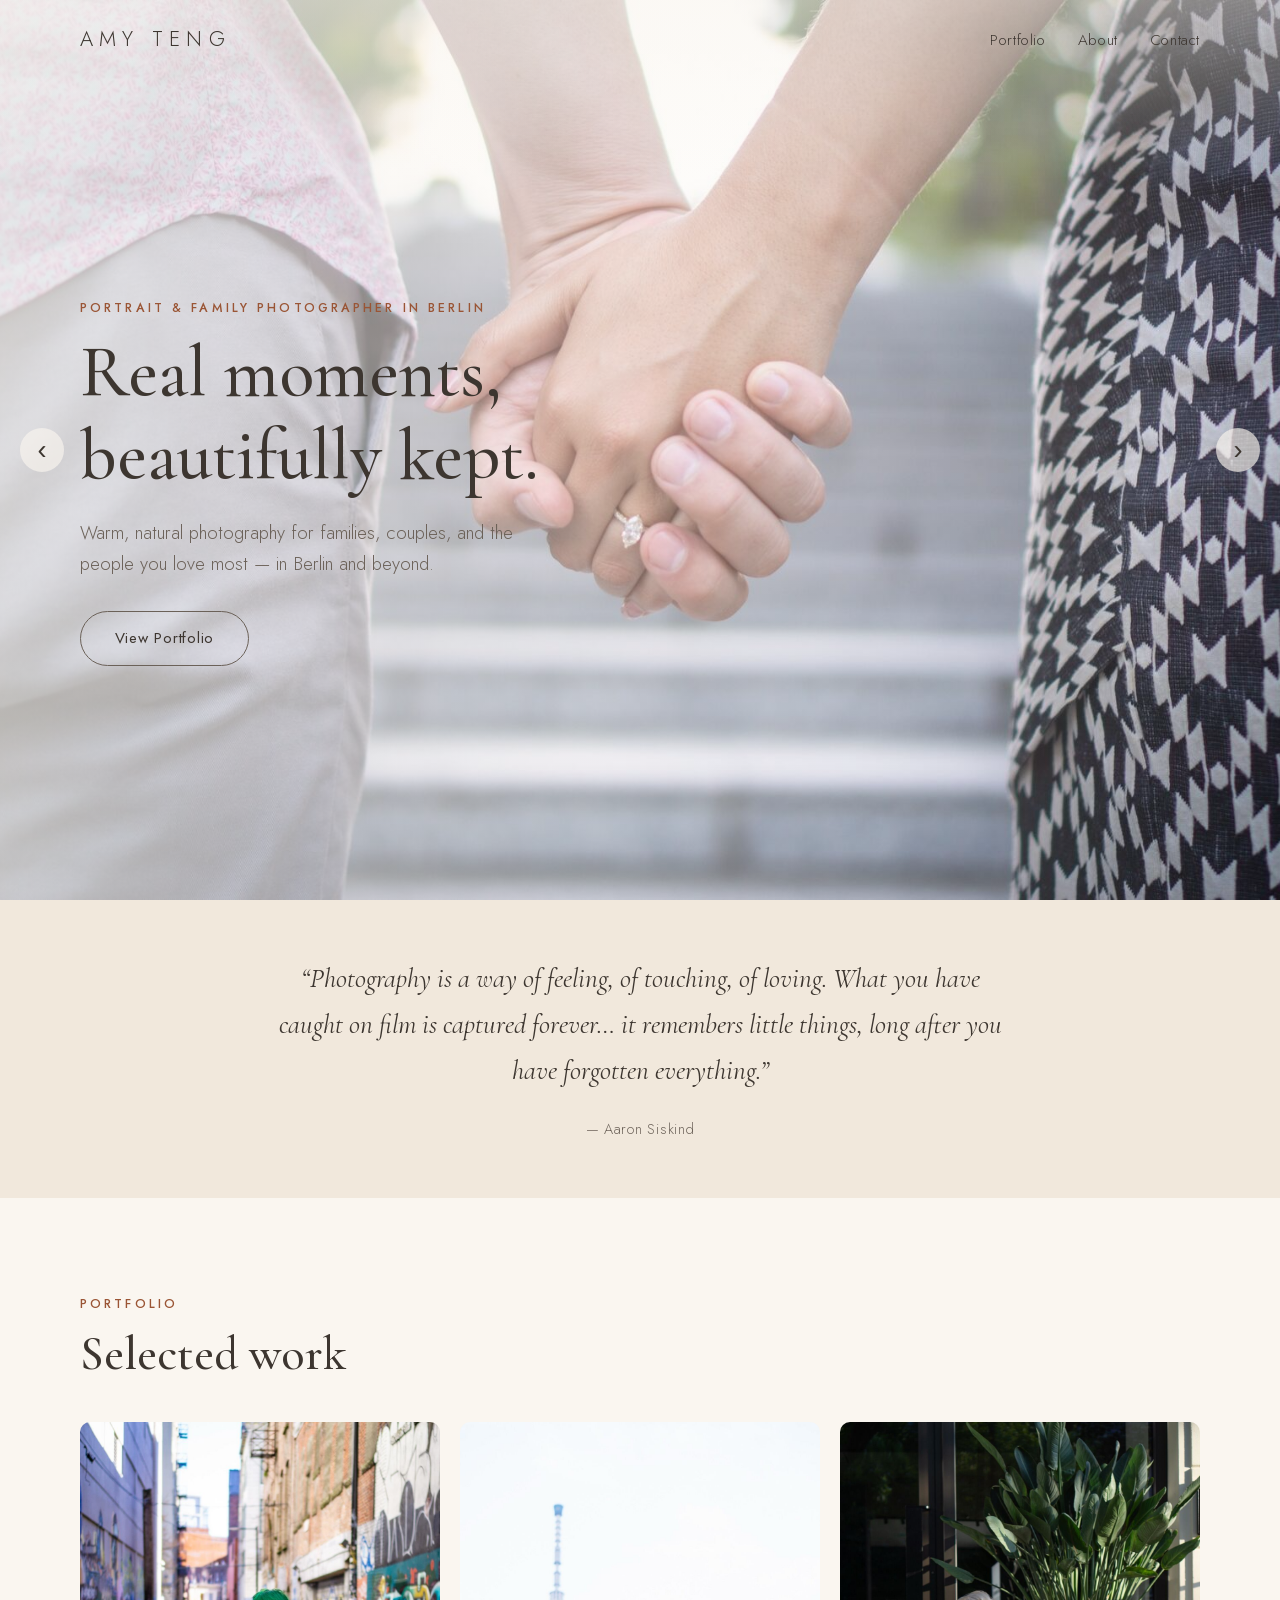
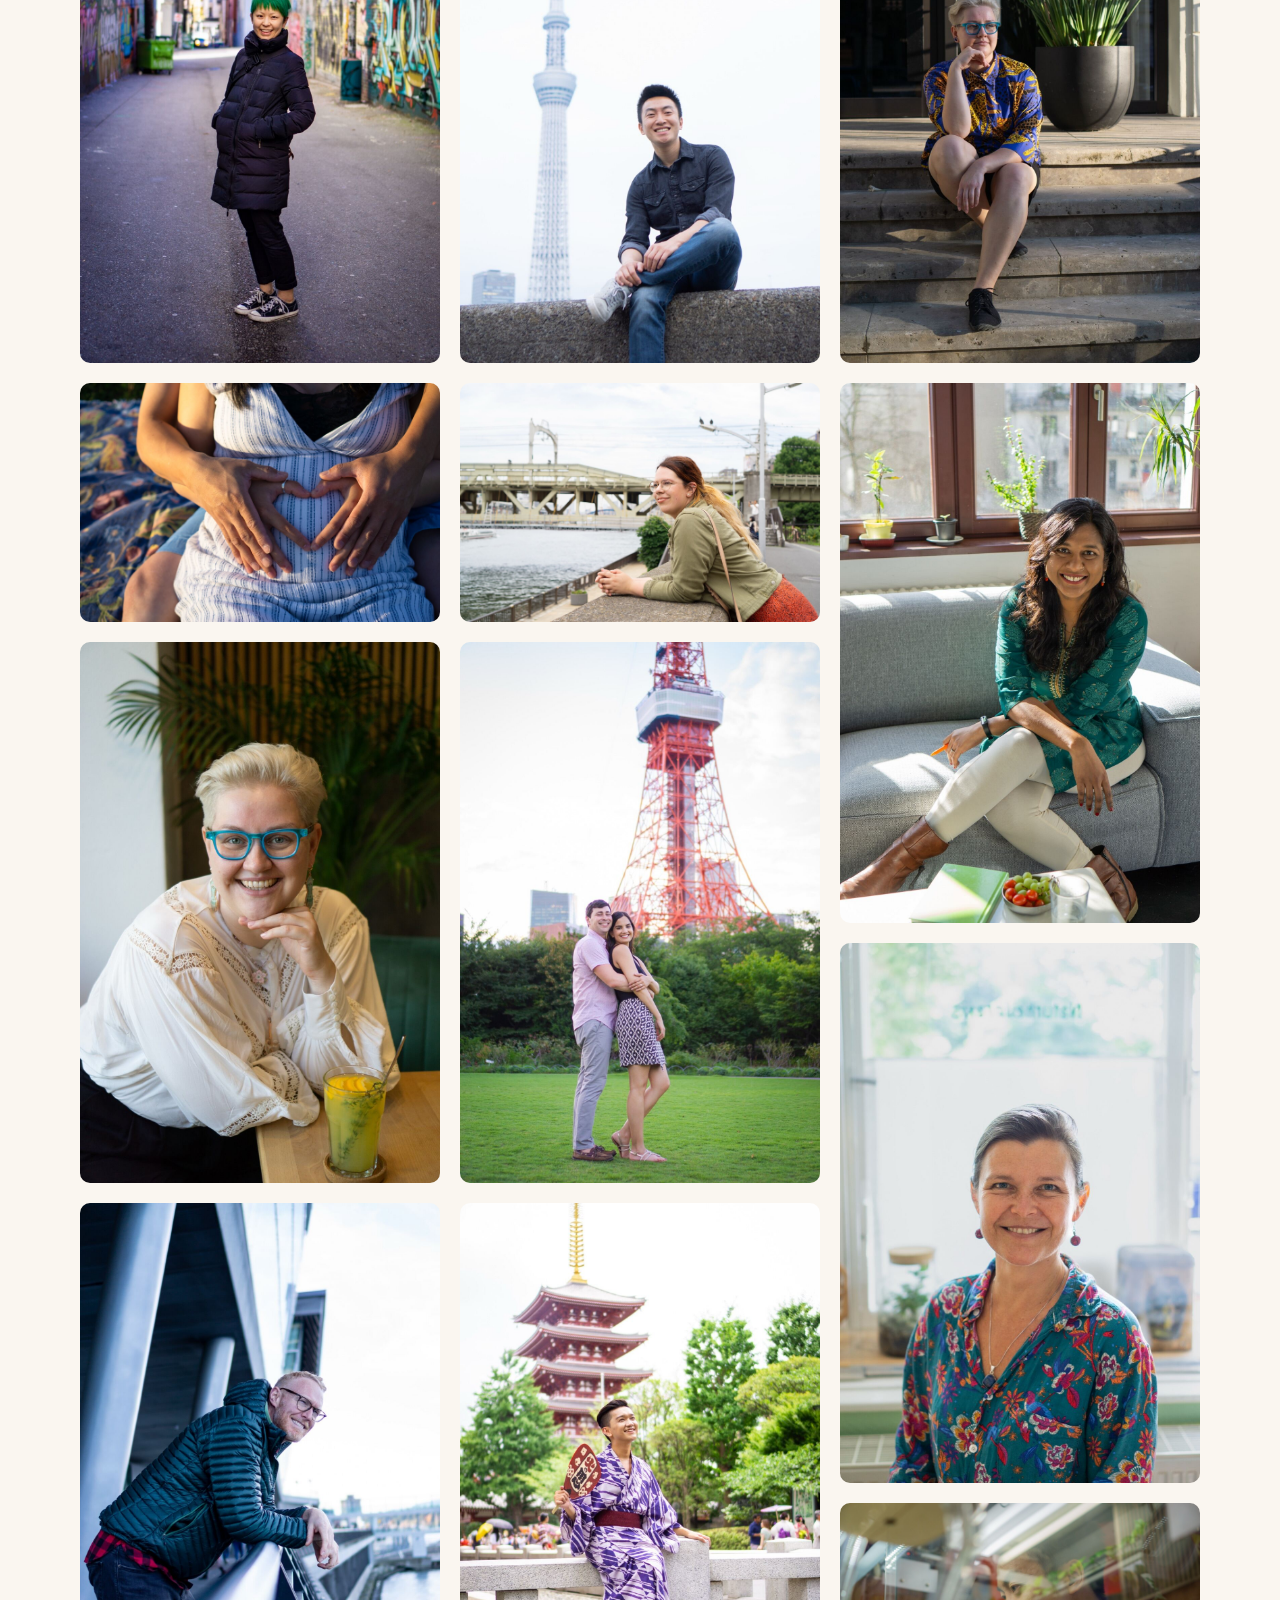
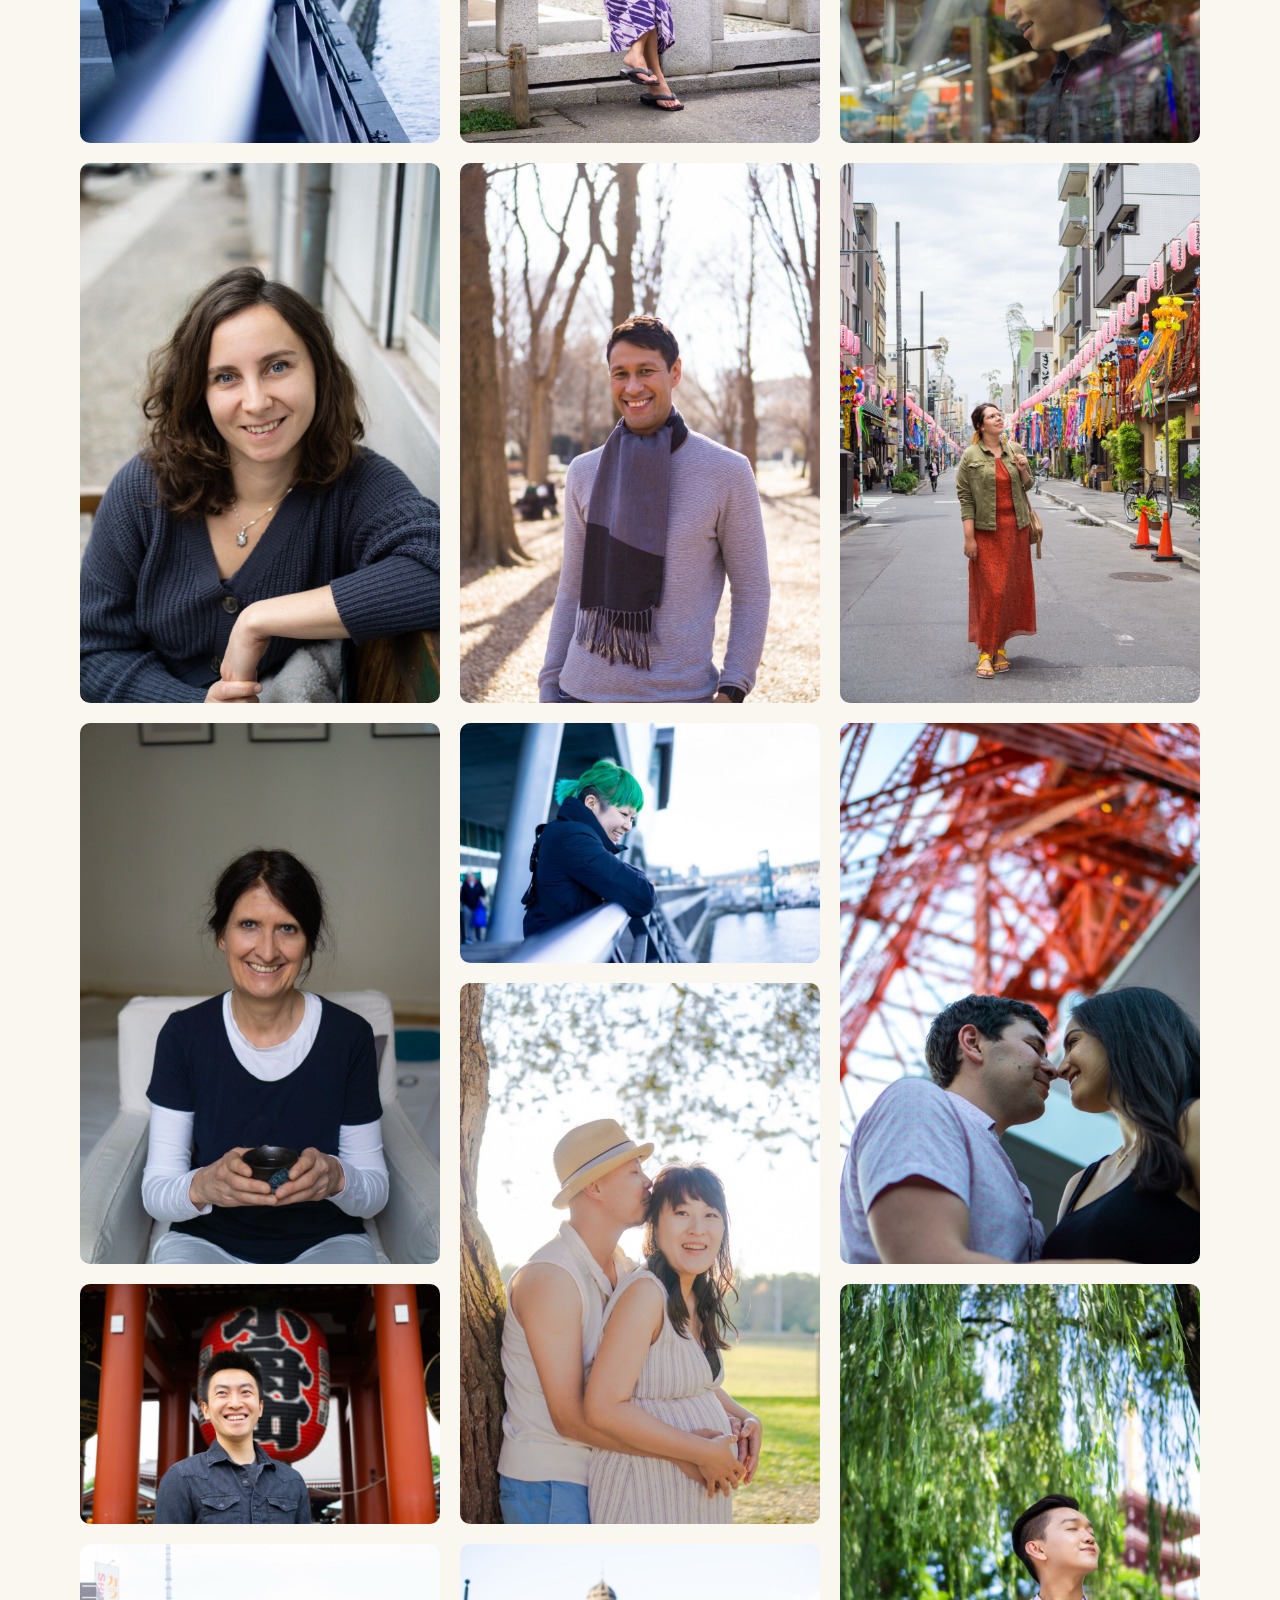
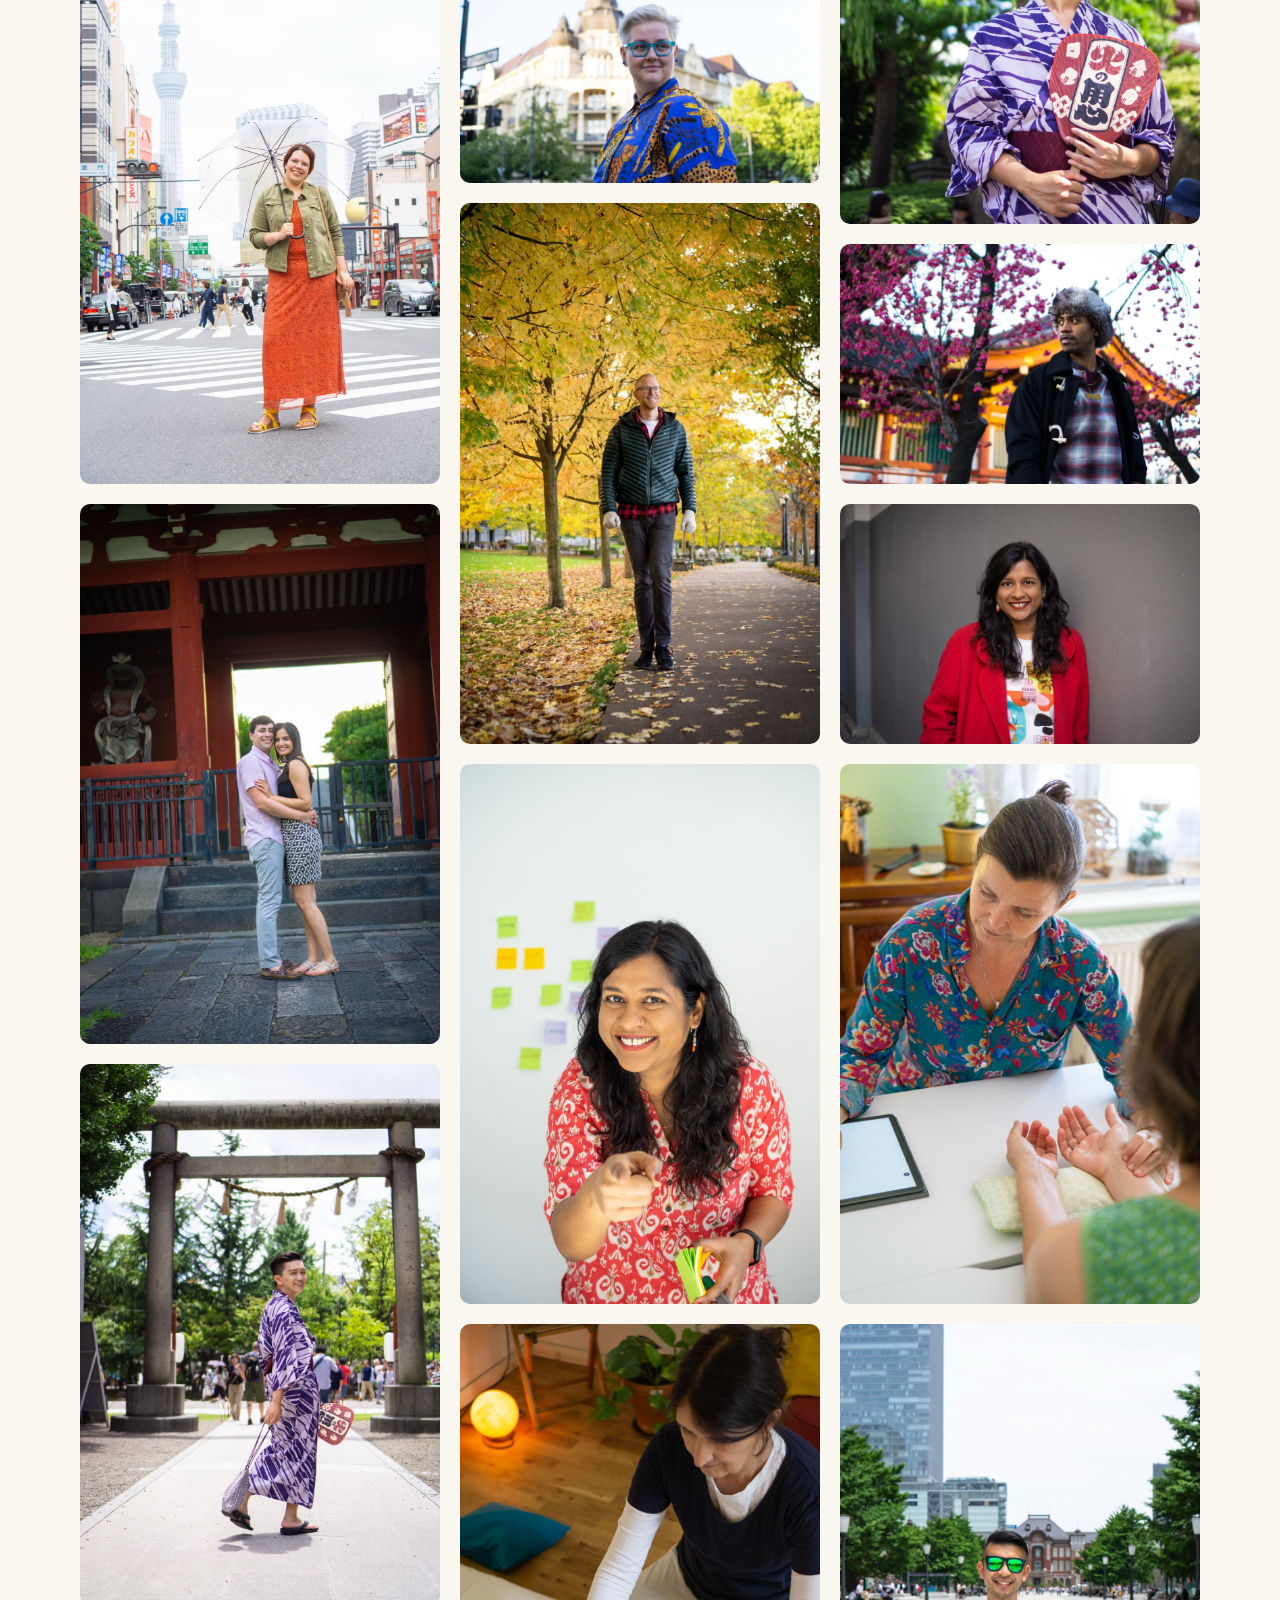
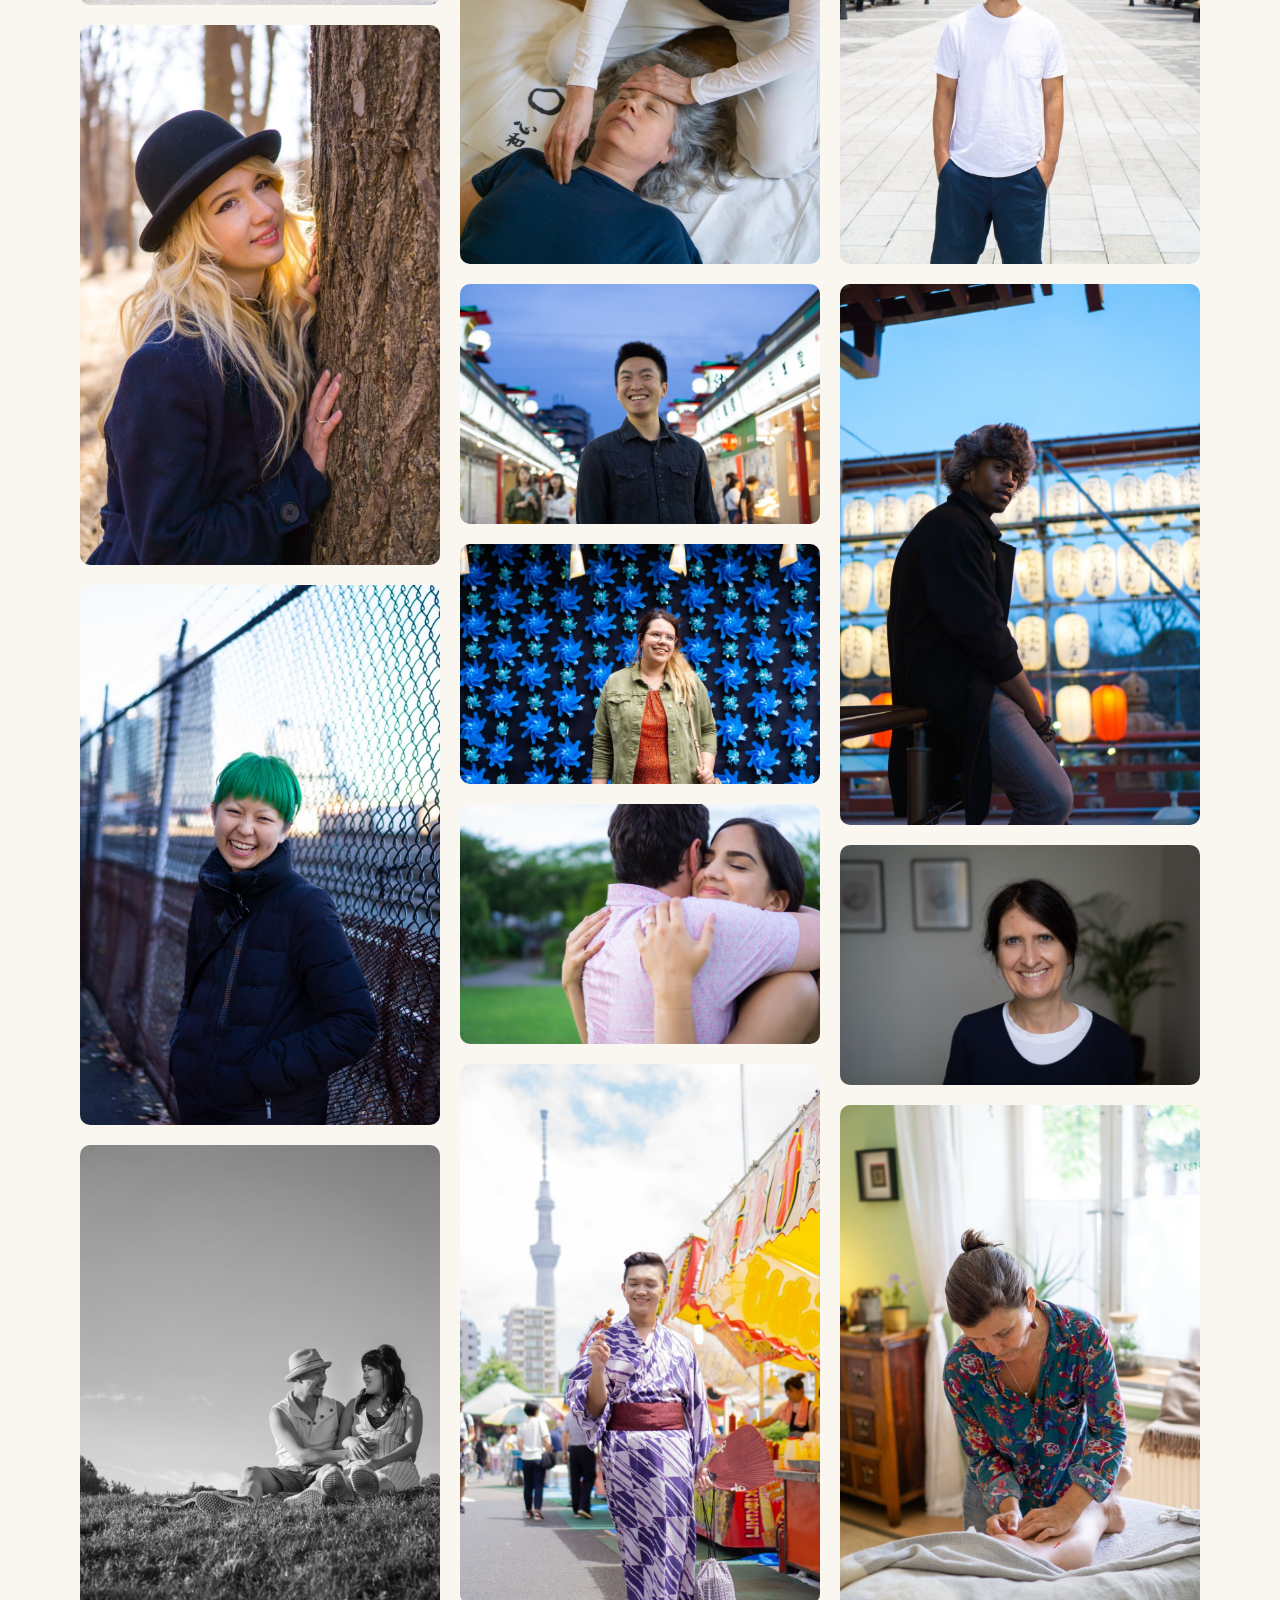
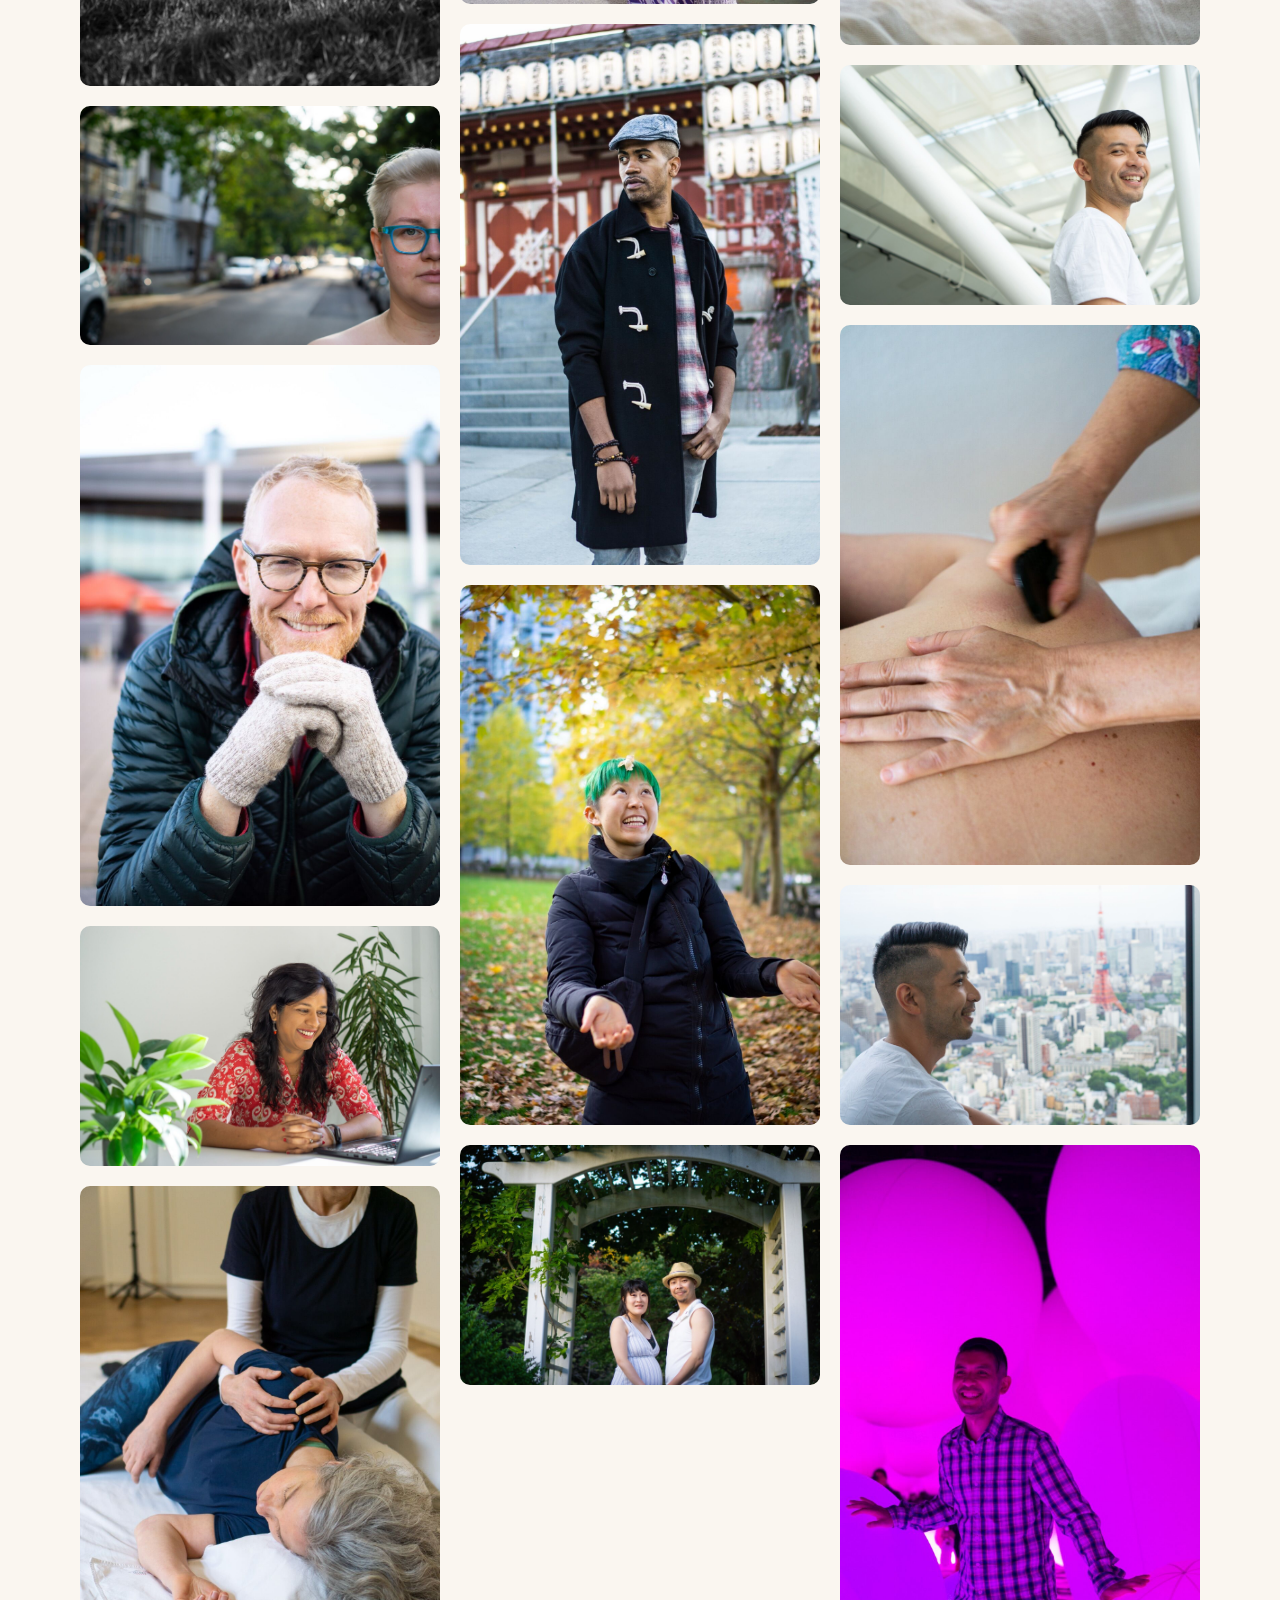
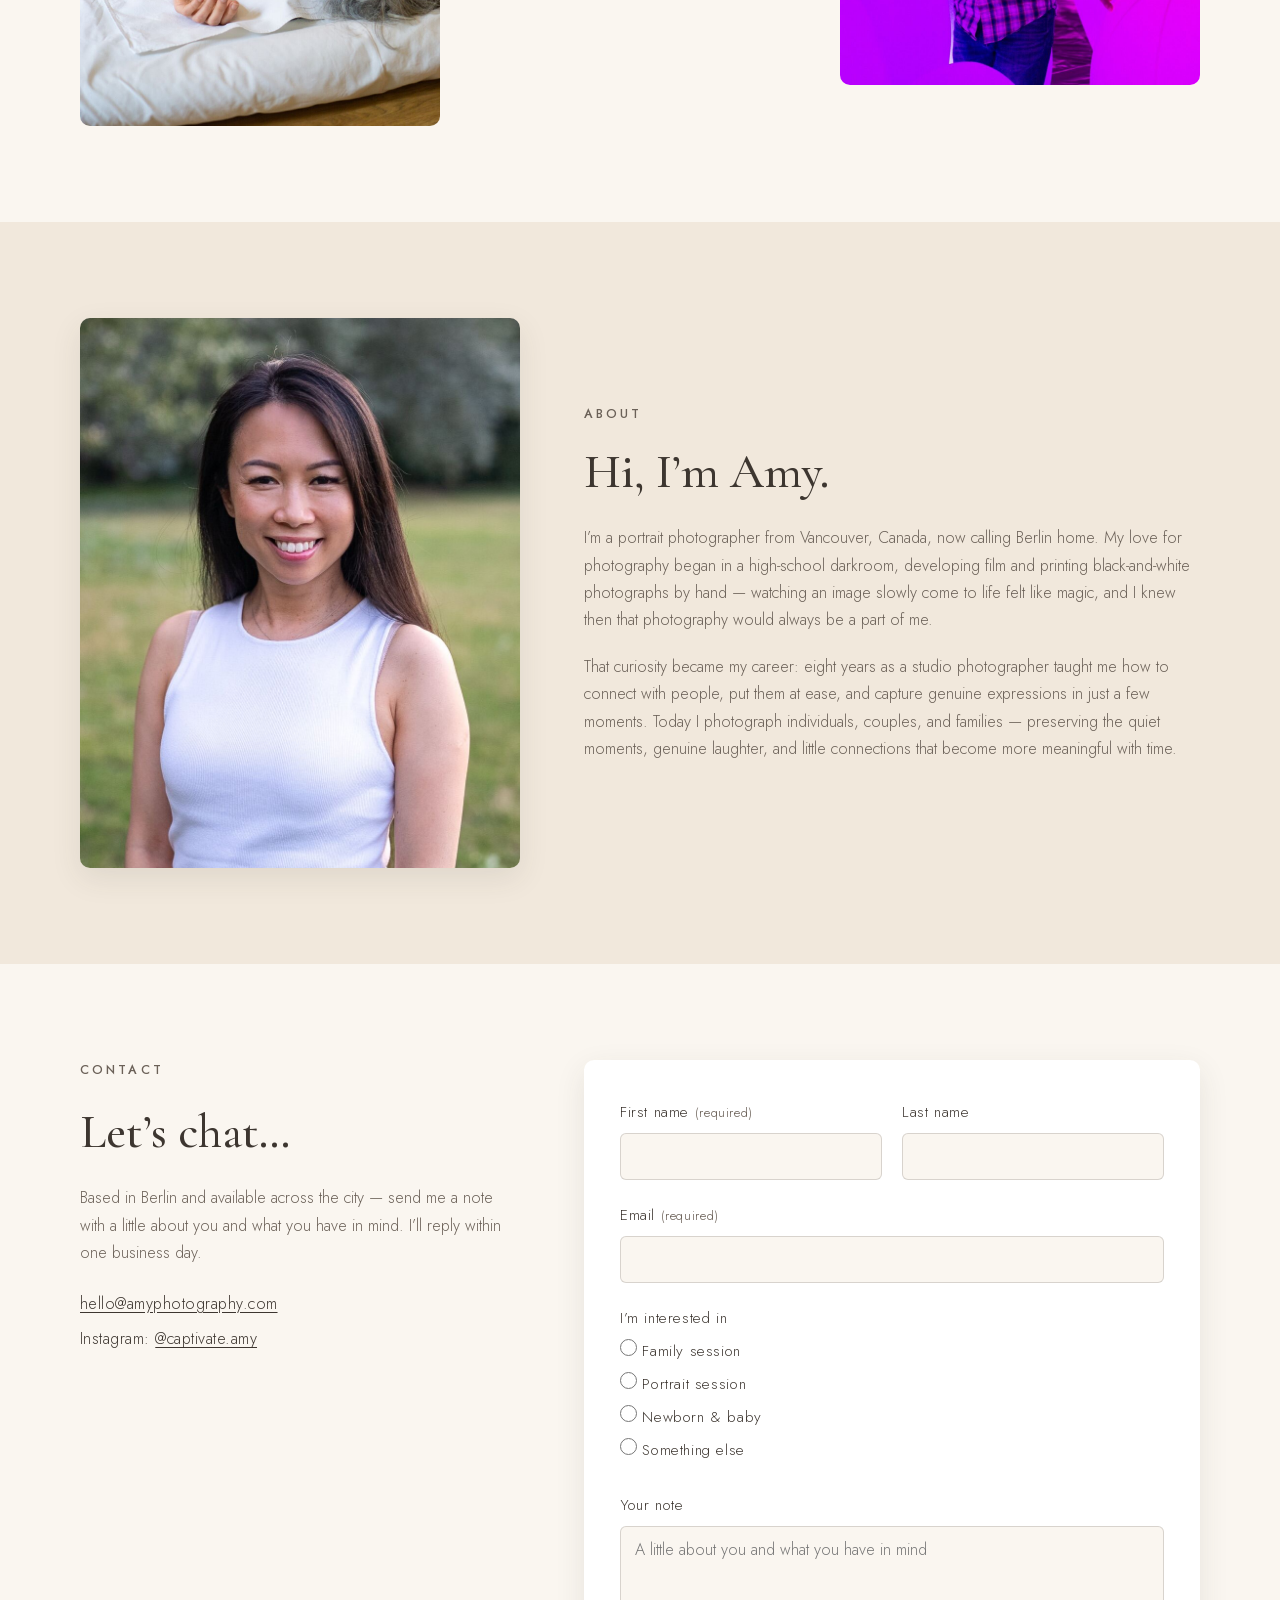
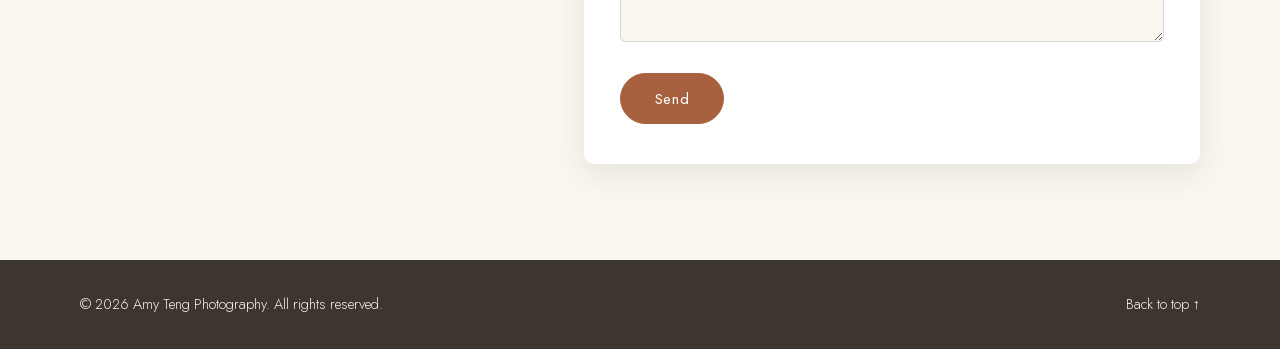
==== commit 6a268b9a: "Re-encode all images to q78 (site 21MB -> 12MB); hero resized to 1600px" ====
--- a/index.html
+++ b/index.html
@@ -66,7 +66,7 @@
   <!-- ============ HERO ============ -->
   <section id="home" class="hero">
     <div class="hero-media">
-      <img class="hero-slide is-active" src="images/hero.jpg" alt="Couple holding hands on stone steps" width="2000" height="1333" fetchpriority="high" />
+      <img class="hero-slide is-active" src="images/hero.jpg" alt="Couple holding hands on stone steps" width="1600" height="1066" fetchpriority="high" />
       <img class="hero-slide" data-src="images/portfolio/dsc09295.jpg" alt="A warm hug in the park" width="1600" height="1066" aria-hidden="true" />
       <img class="hero-slide" data-src="images/portfolio/dsc00873.jpg" alt="Expecting couple under a garden archway" width="1600" height="1066" aria-hidden="true" />
       <img class="hero-slide" data-src="images/portfolio/dsc08282.jpg" alt="Portrait beneath a giant temple lantern in Tokyo" width="1600" height="1066" aria-hidden="true" />
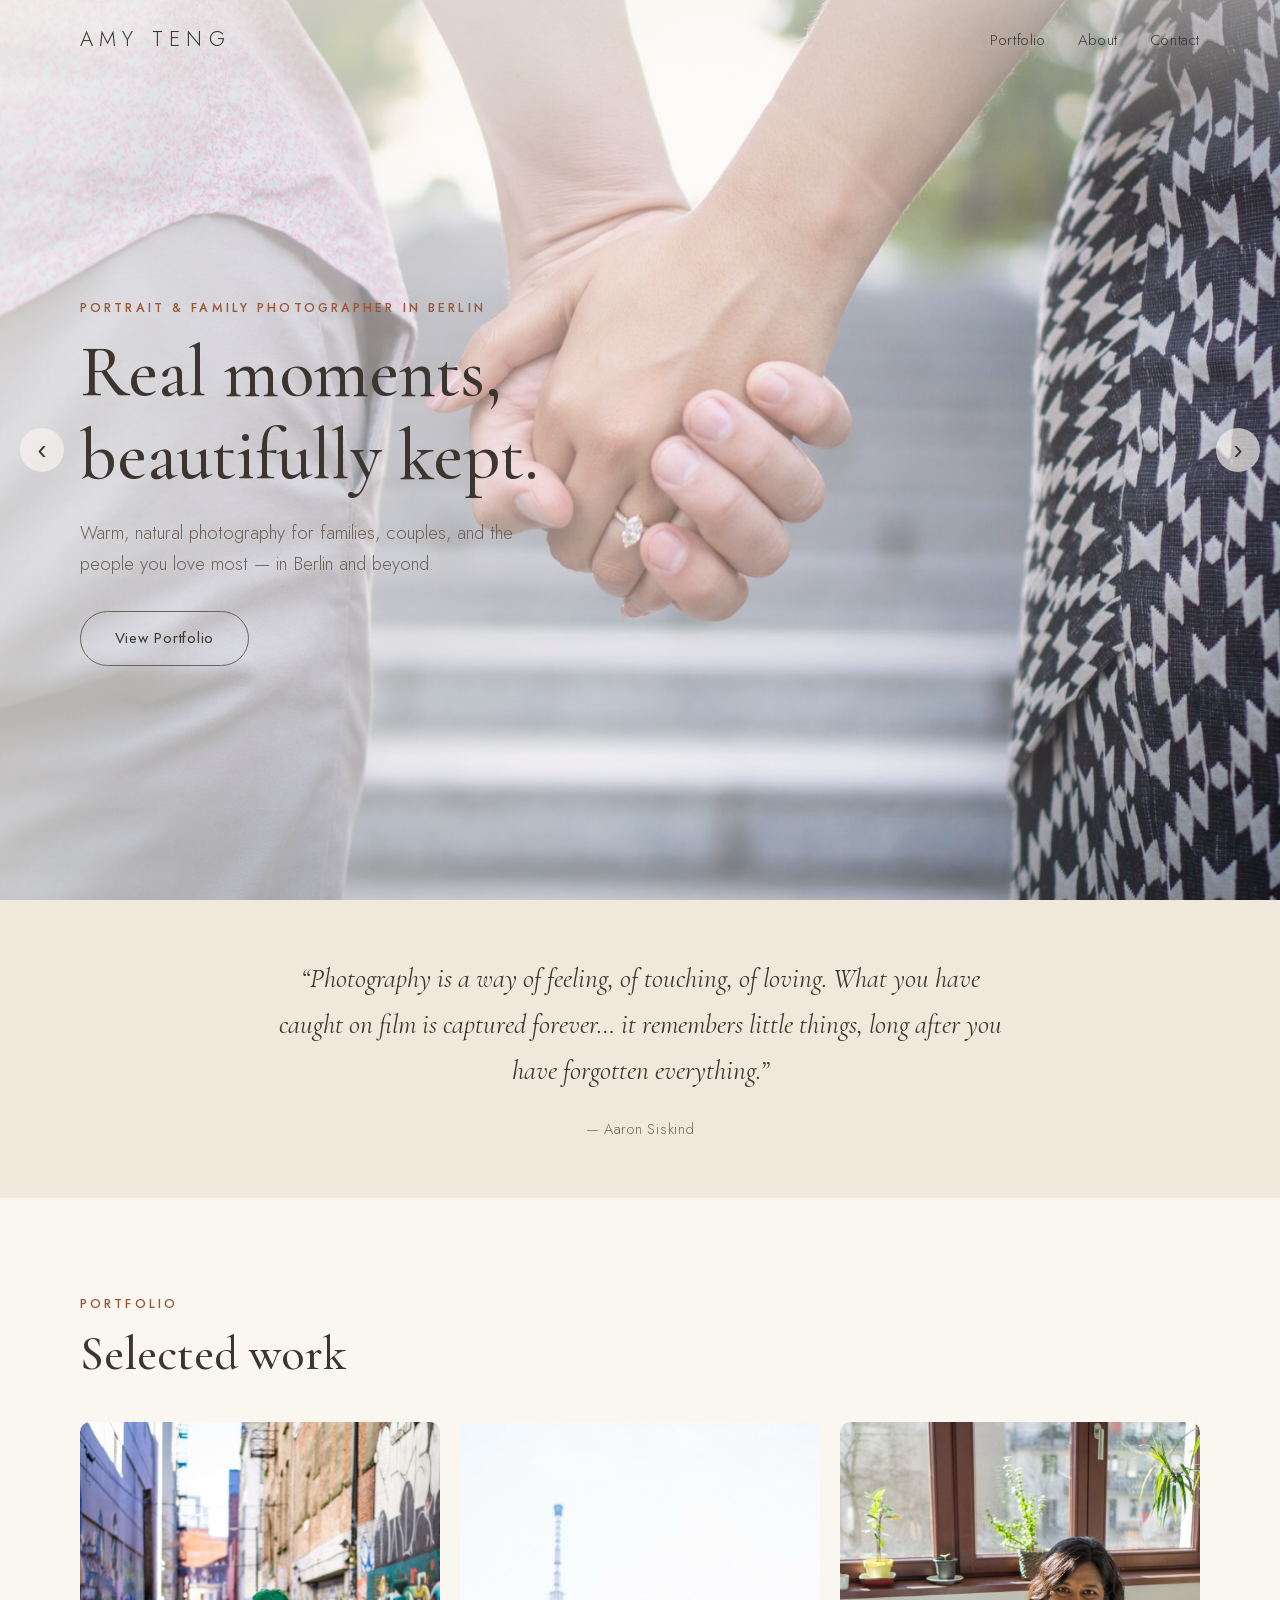
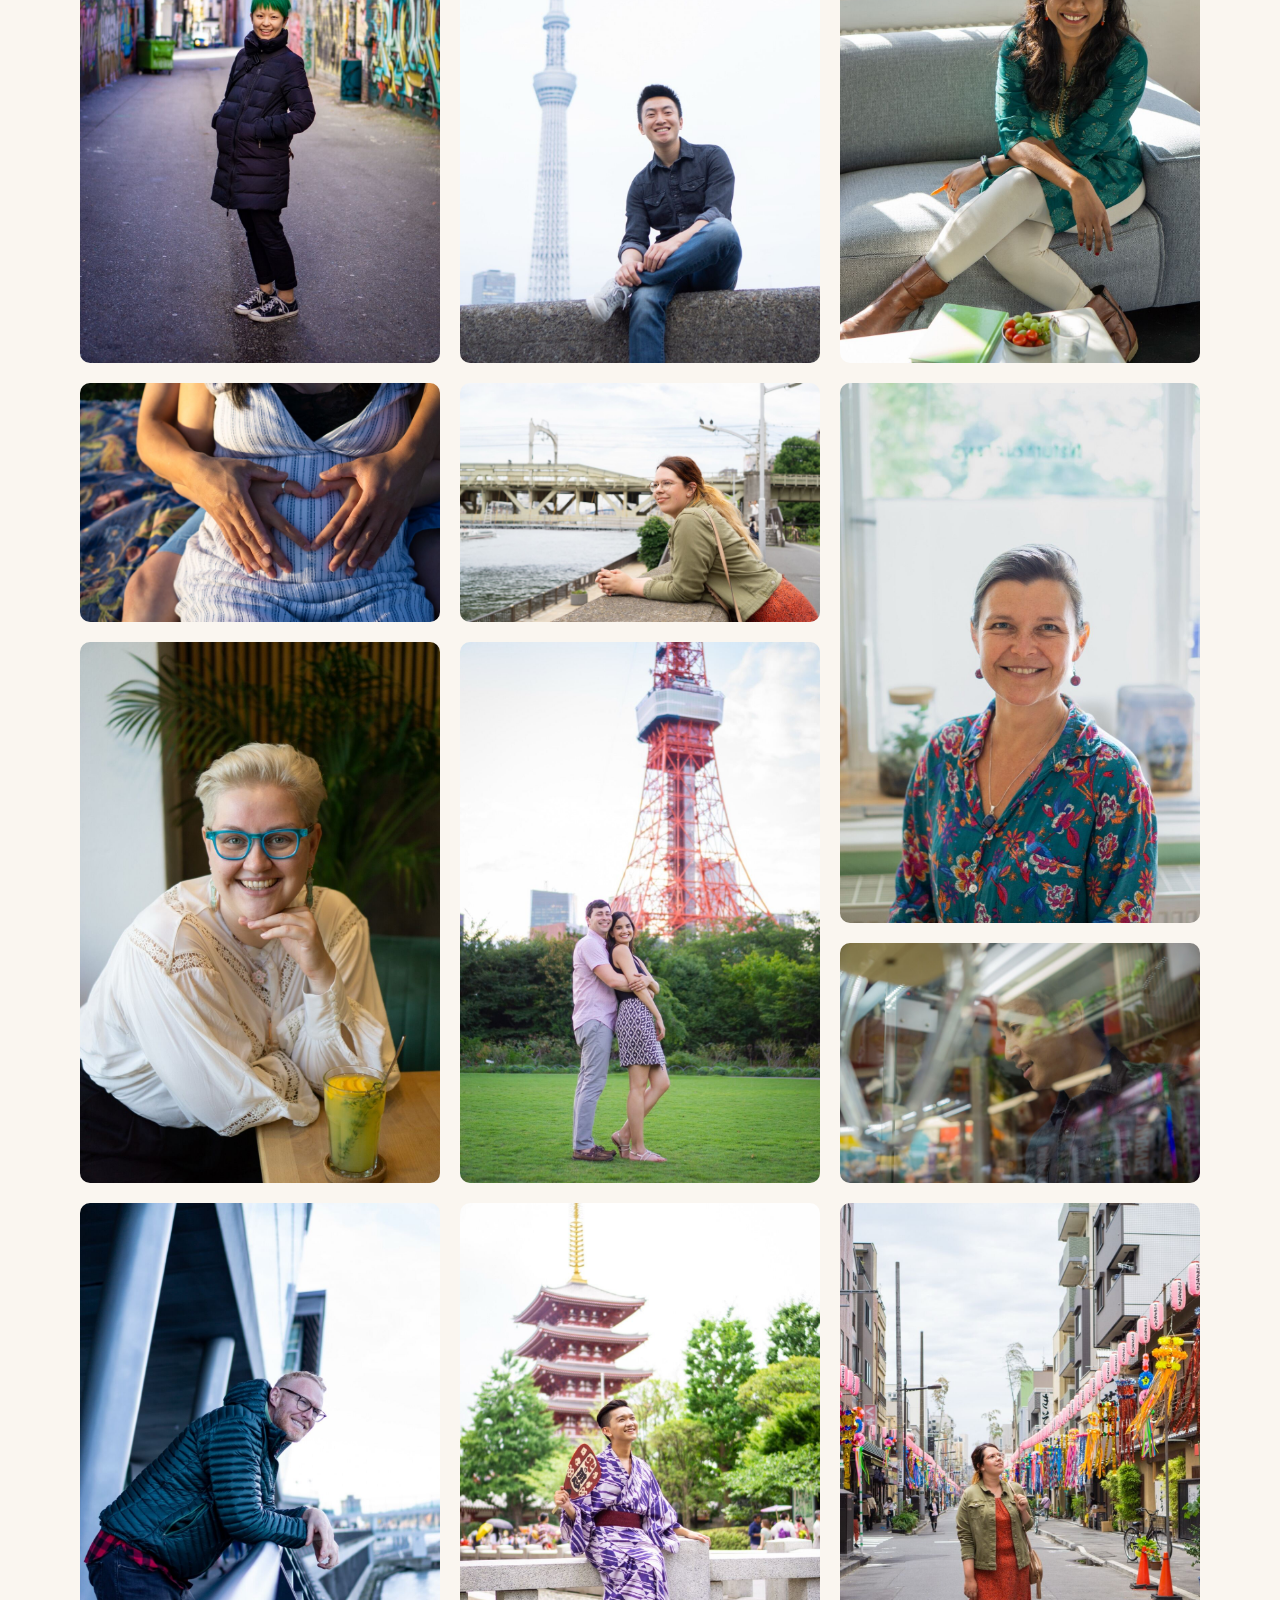
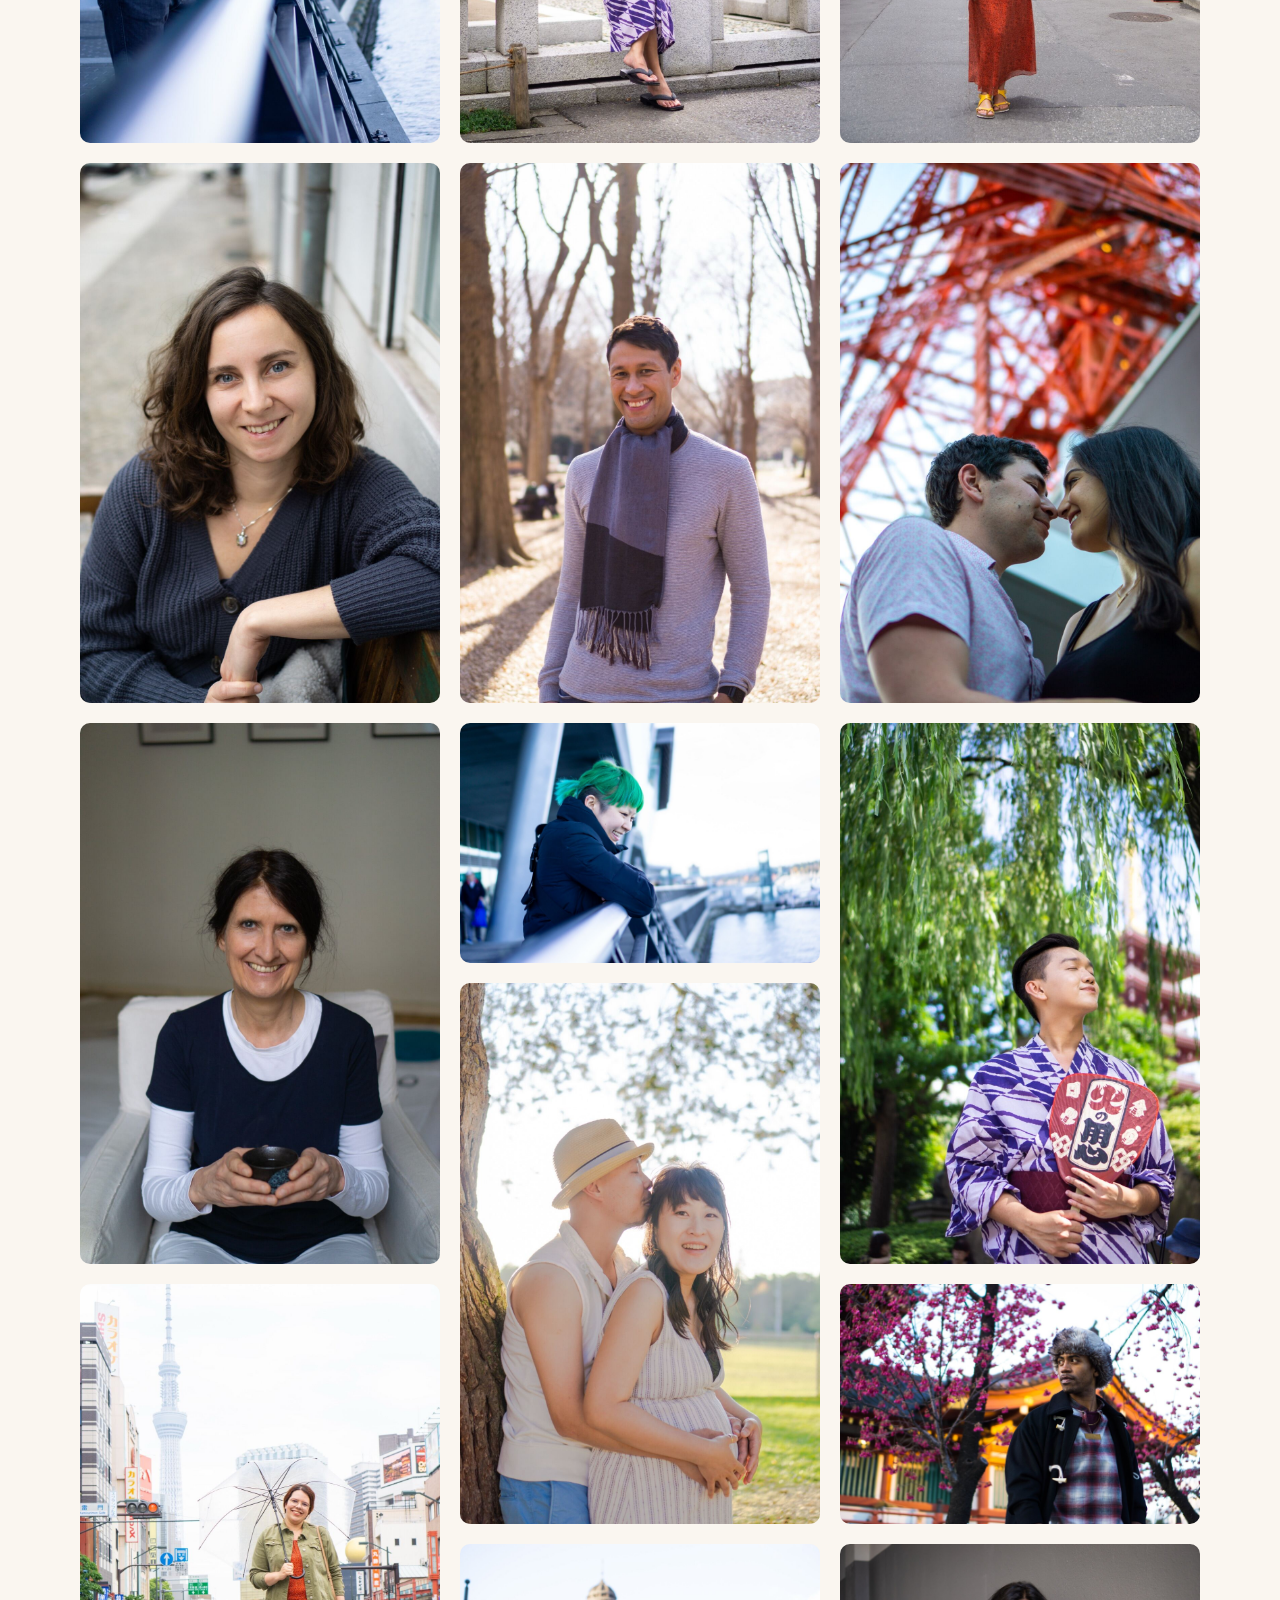
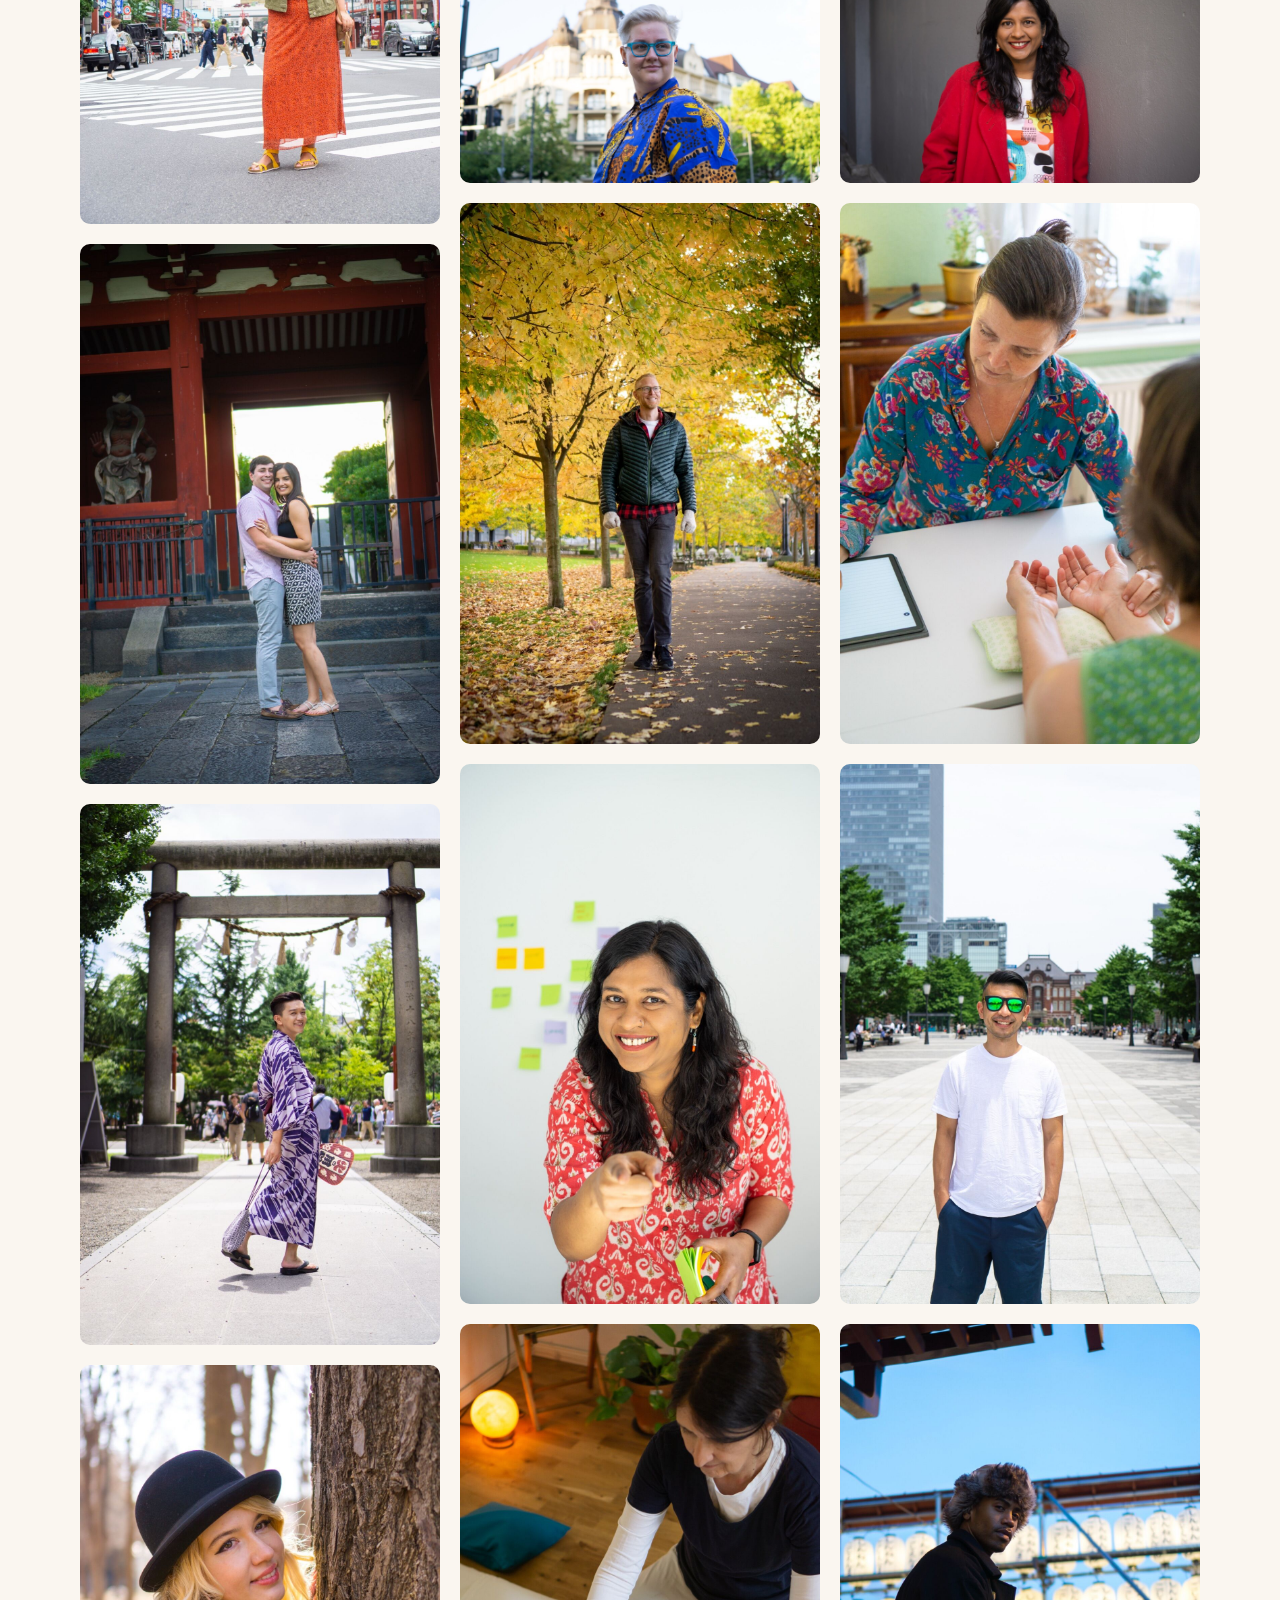
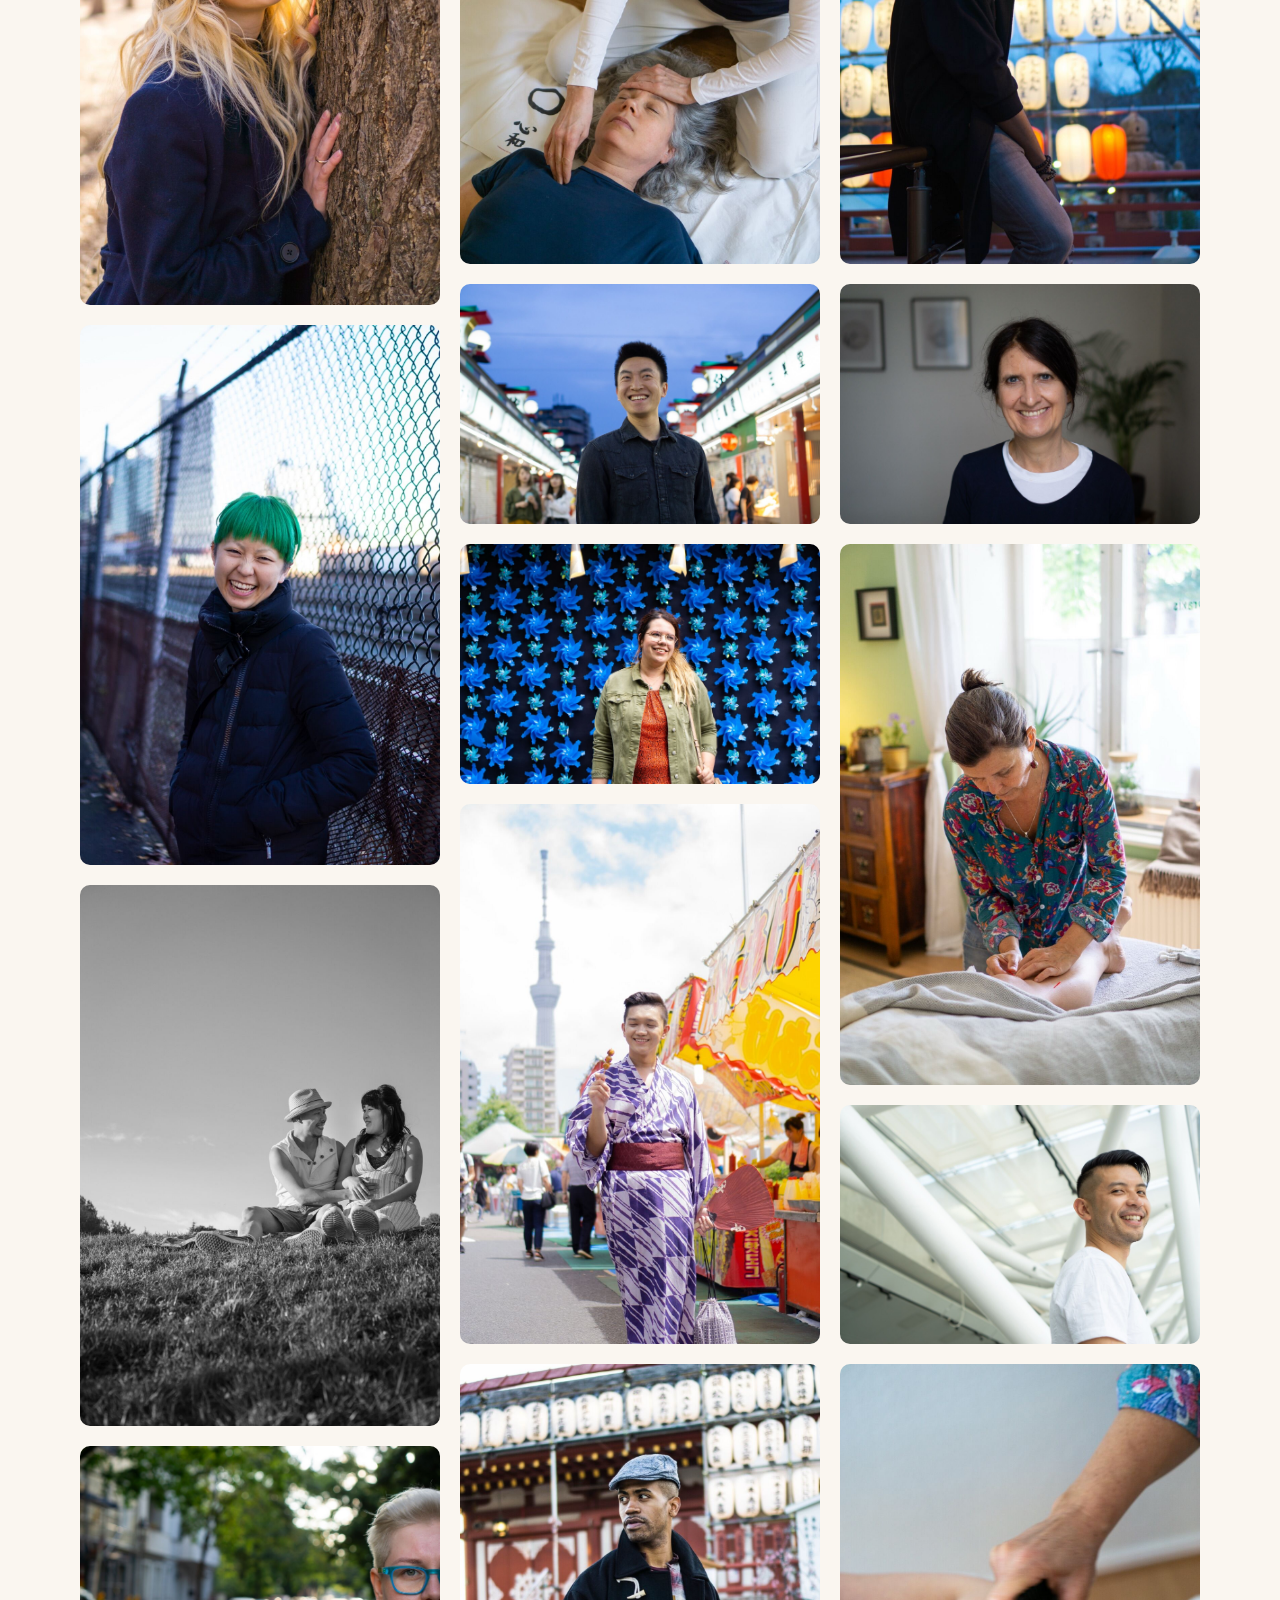
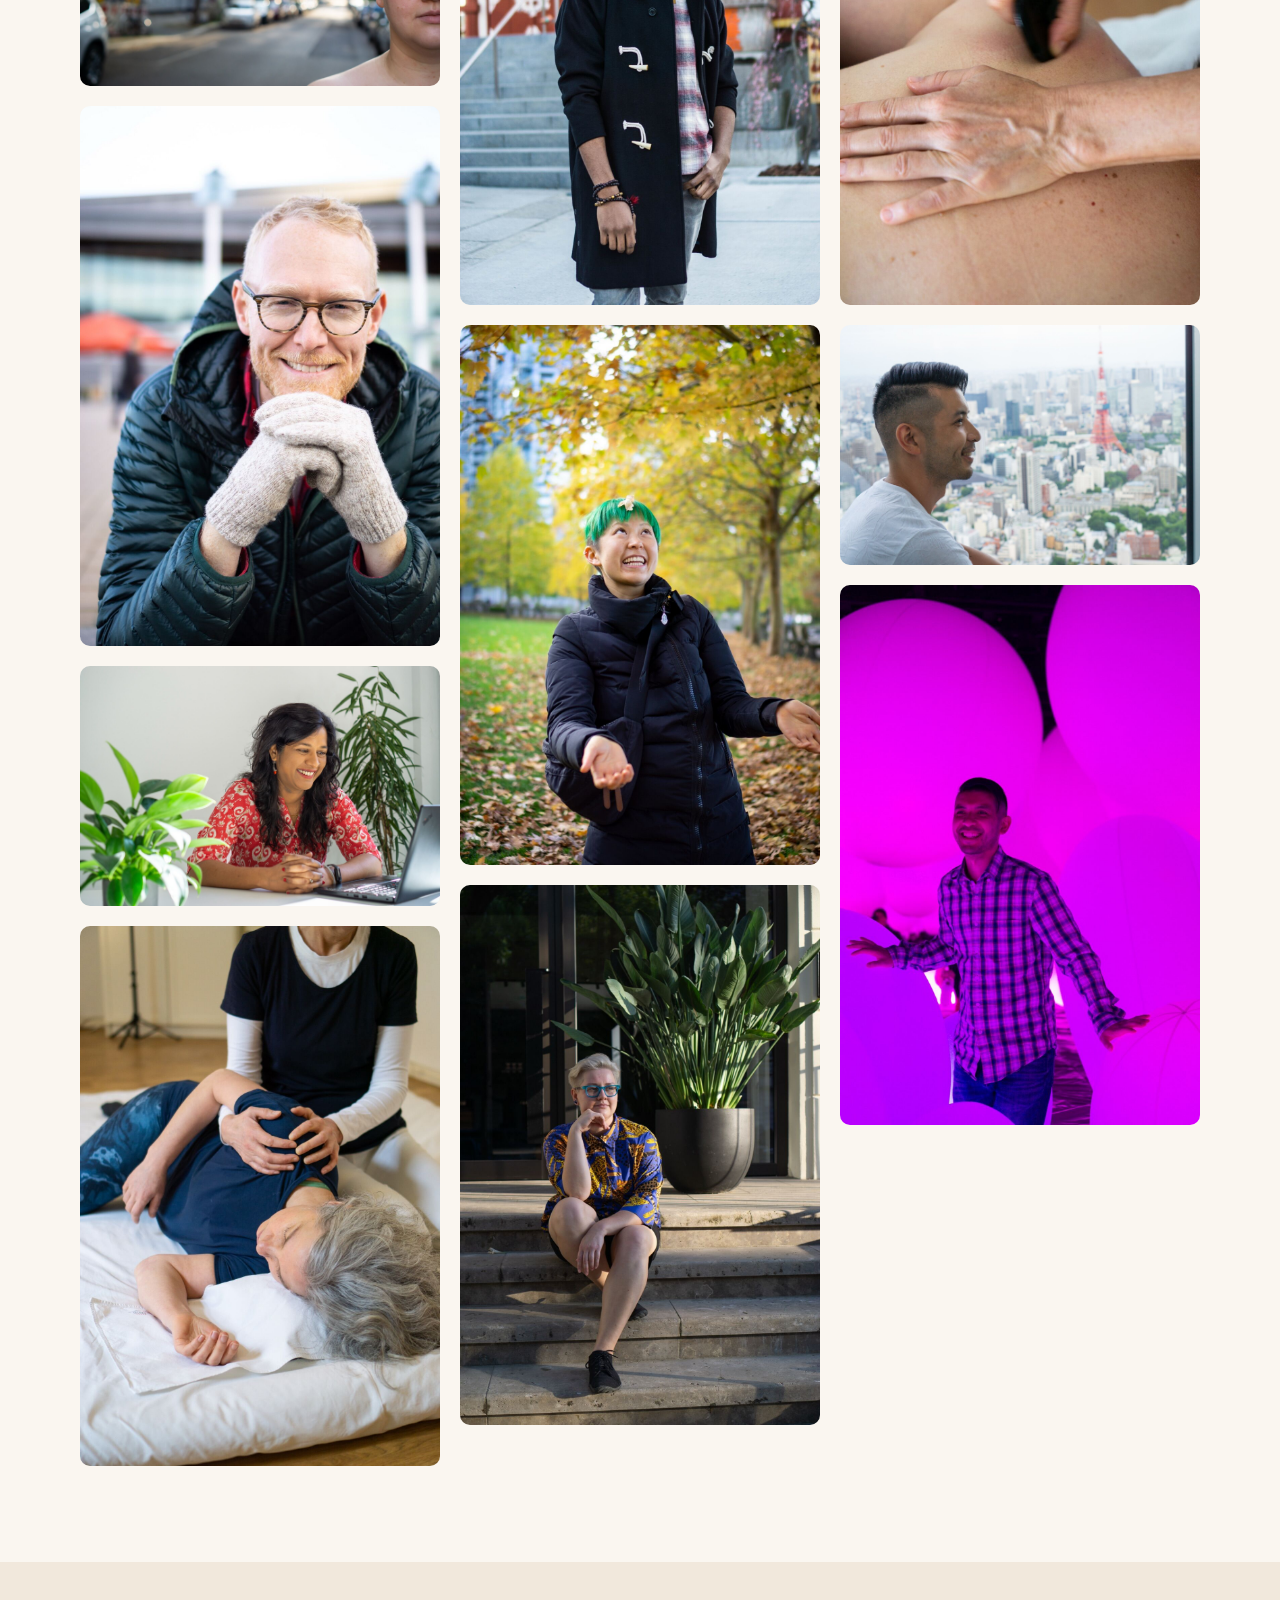
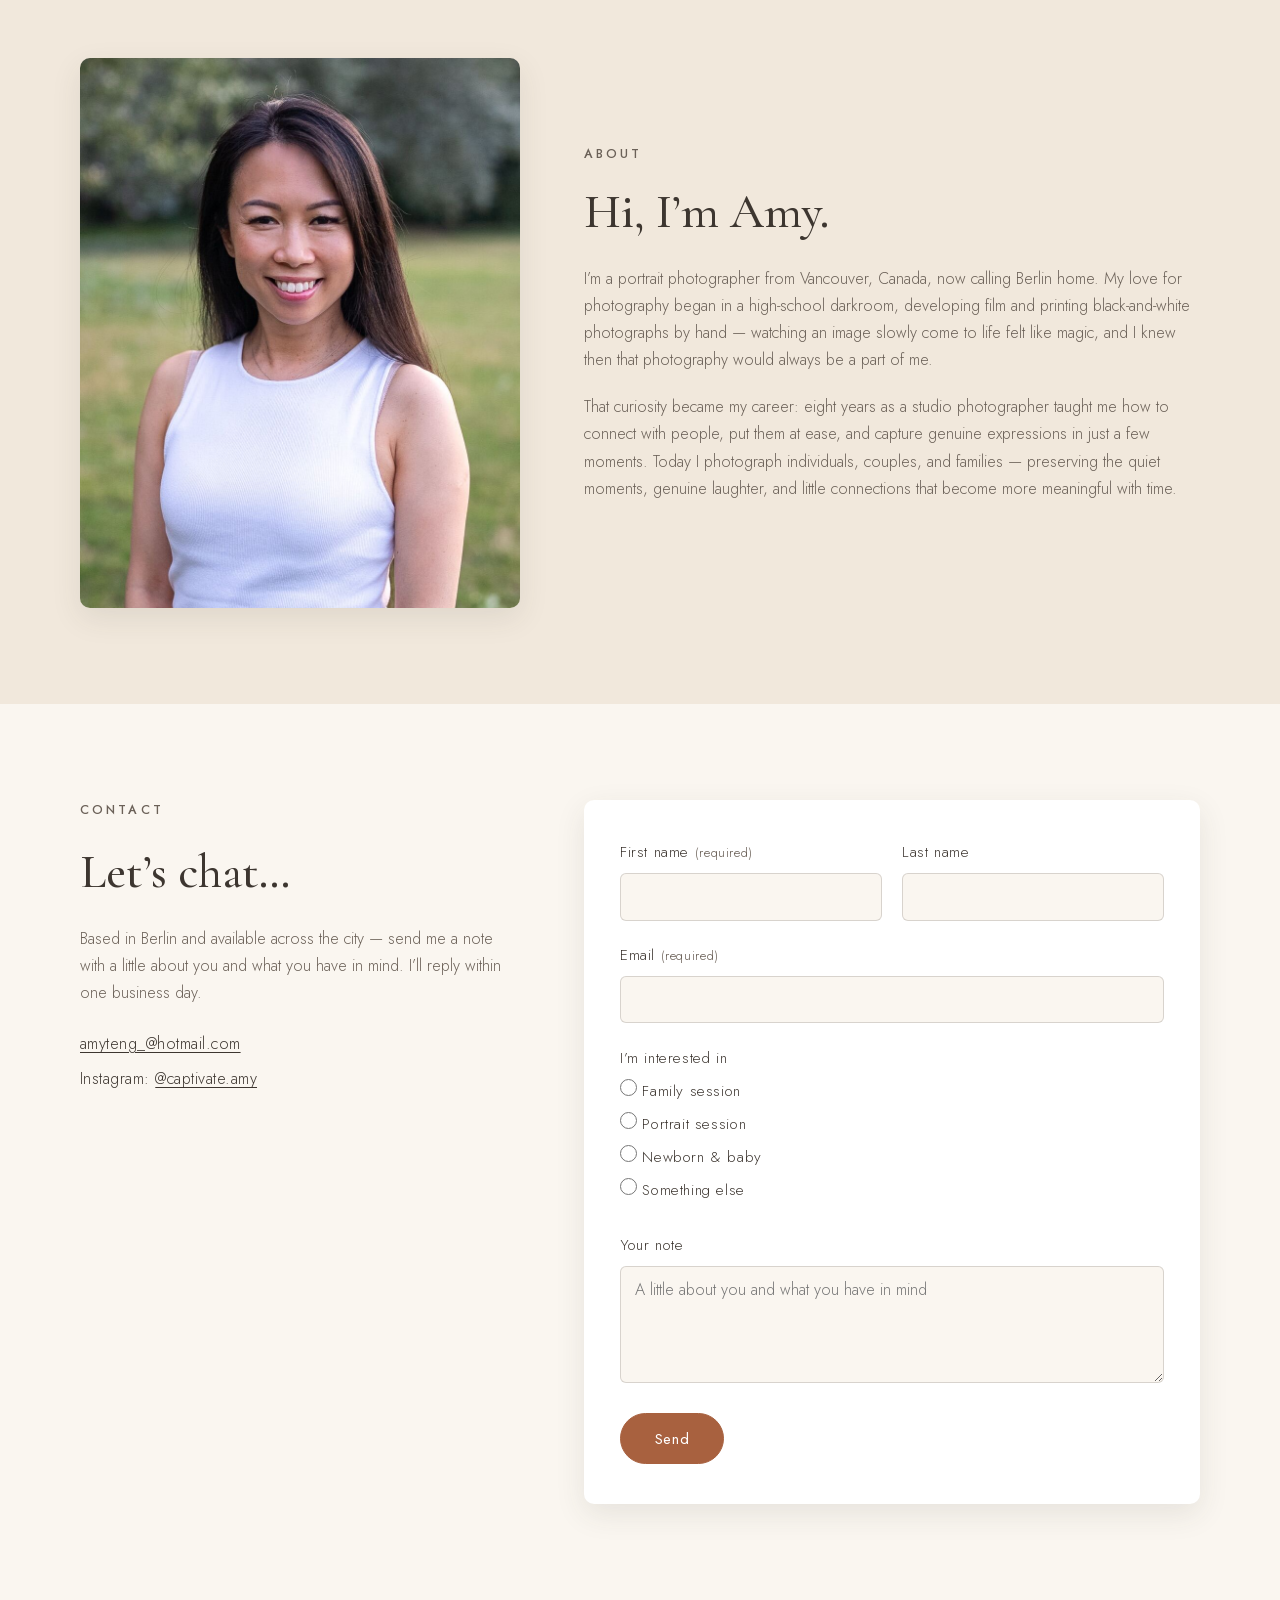
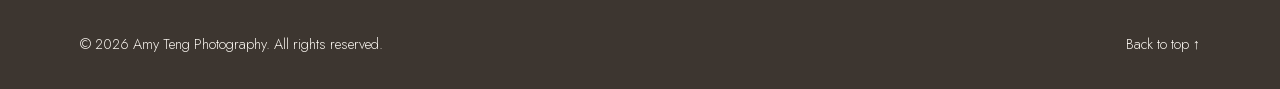
==== commit 4e9802b7: "Dedupe hero slides from gallery (50 photos); delete cyberpunk experiment, legacy portfolio-1..6, orp" ====
--- a/index.html
+++ b/index.html
@@ -106,7 +106,6 @@
         <figure class="gallery-item"><img src="images/portfolio/dsc00378.jpg" alt="Portrait on a riverside bridge walkway" width="1066" height="1600" loading="lazy" /></figure>
         <figure class="gallery-item"><img src="images/portfolio/dsc03844.jpg" alt="Portrait in a cosy knit sweater" width="1066" height="1600" loading="lazy" /></figure>
         <figure class="gallery-item"><img src="images/portfolio/dsc04051.jpg" alt="Portrait with a tea bowl in a calm studio" width="1066" height="1600" loading="lazy" /></figure>
-        <figure class="gallery-item"><img src="images/portfolio/dsc08282.jpg" alt="Portrait beneath a giant temple lantern in Tokyo" width="1600" height="1066" loading="lazy" /></figure>
         <figure class="gallery-item"><img src="images/portfolio/dsc08756.jpg" alt="Crossing a Tokyo street beneath an umbrella" width="1066" height="1600" loading="lazy" /></figure>
         <figure class="gallery-item"><img src="images/portfolio/dsc09184.jpg" alt="Couple embracing at a temple gate" width="1066" height="1600" loading="lazy" /></figure>
         <figure class="gallery-item"><img src="images/portfolio/dsc09522.jpg" alt="Yukata portrait at a shrine torii gate" width="1066" height="1600" loading="lazy" /></figure>
@@ -130,11 +129,9 @@
         <figure class="gallery-item"><img src="images/portfolio/dsc04139.jpg" alt="Gentle bodywork session in a warm studio" width="1066" height="1600" loading="lazy" /></figure>
         <figure class="gallery-item"><img src="images/portfolio/dsc08335.jpg" alt="Evening portrait on a Tokyo market street" width="1600" height="1066" loading="lazy" /></figure>
         <figure class="gallery-item"><img src="images/portfolio/dsc08879.jpg" alt="Portrait against a wall of blue pinwheels" width="1600" height="1066" loading="lazy" /></figure>
-        <figure class="gallery-item"><img src="images/portfolio/dsc09295.jpg" alt="A warm hug in the park" width="1600" height="1066" loading="lazy" /></figure>
         <figure class="gallery-item"><img src="images/portfolio/dsc09663.jpg" alt="Yukata stroll through a festival street" width="1066" height="1600" loading="lazy" /></figure>
         <figure class="gallery-item"><img src="images/portfolio/walkwithamy-07132.jpg" alt="Portrait on temple steps with paper lanterns" width="1066" height="1600" loading="lazy" /></figure>
         <figure class="gallery-item"><img src="images/portfolio/dsc00470.jpg" alt="Autumn portrait among fallen leaves" width="1066" height="1600" loading="lazy" /></figure>
-        <figure class="gallery-item"><img src="images/portfolio/dsc00873.jpg" alt="Expecting couple under a garden archway" width="1600" height="1066" loading="lazy" /></figure>
         <figure class="gallery-item"><img src="images/portfolio/dsc03164.jpg" alt="Seated portrait on stone steps beside greenery" width="1066" height="1600" loading="lazy" /></figure>
         <figure class="gallery-item"><img src="images/portfolio/dsc03929.jpg" alt="Relaxed business portrait on a sofa" width="1066" height="1600" loading="lazy" /></figure>
         <figure class="gallery-item"><img src="images/portfolio/dsc04442.jpg" alt="Practitioner portrait in a bright studio" width="1066" height="1600" loading="lazy" /></figure>
@@ -180,7 +177,7 @@
         <h2>Let&rsquo;s chat&hellip;</h2>
         <p>Based in Berlin and available across the city &mdash; send me a note with a little about you and what you have in mind. I&rsquo;ll reply within one business day.</p>
         <ul class="contact-list">
-          <li><a href="mailto:hello@amyphotography.com">hello@amyphotography.com</a></li>
+          <li><a href="mailto:amyteng_@hotmail.com">amyteng_@hotmail.com</a></li>
           <li>Instagram: <a href="https://www.instagram.com/captivate.amy/" target="_blank" rel="noopener">@captivate.amy</a></li>
         </ul>
       </div>
@@ -214,7 +211,7 @@
         </div>
         <button class="btn" type="submit">Send</button>
         <p class="form-status" role="status" aria-live="polite"></p>
-        <noscript><p>This form needs JavaScript — please email <a href="mailto:hello@amyphotography.com">hello@amyphotography.com</a> directly instead.</p></noscript>
+        <noscript><p>This form needs JavaScript — please email <a href="mailto:amyteng_@hotmail.com">amyteng_@hotmail.com</a> directly instead.</p></noscript>
       </form>
     </div>
   </section>
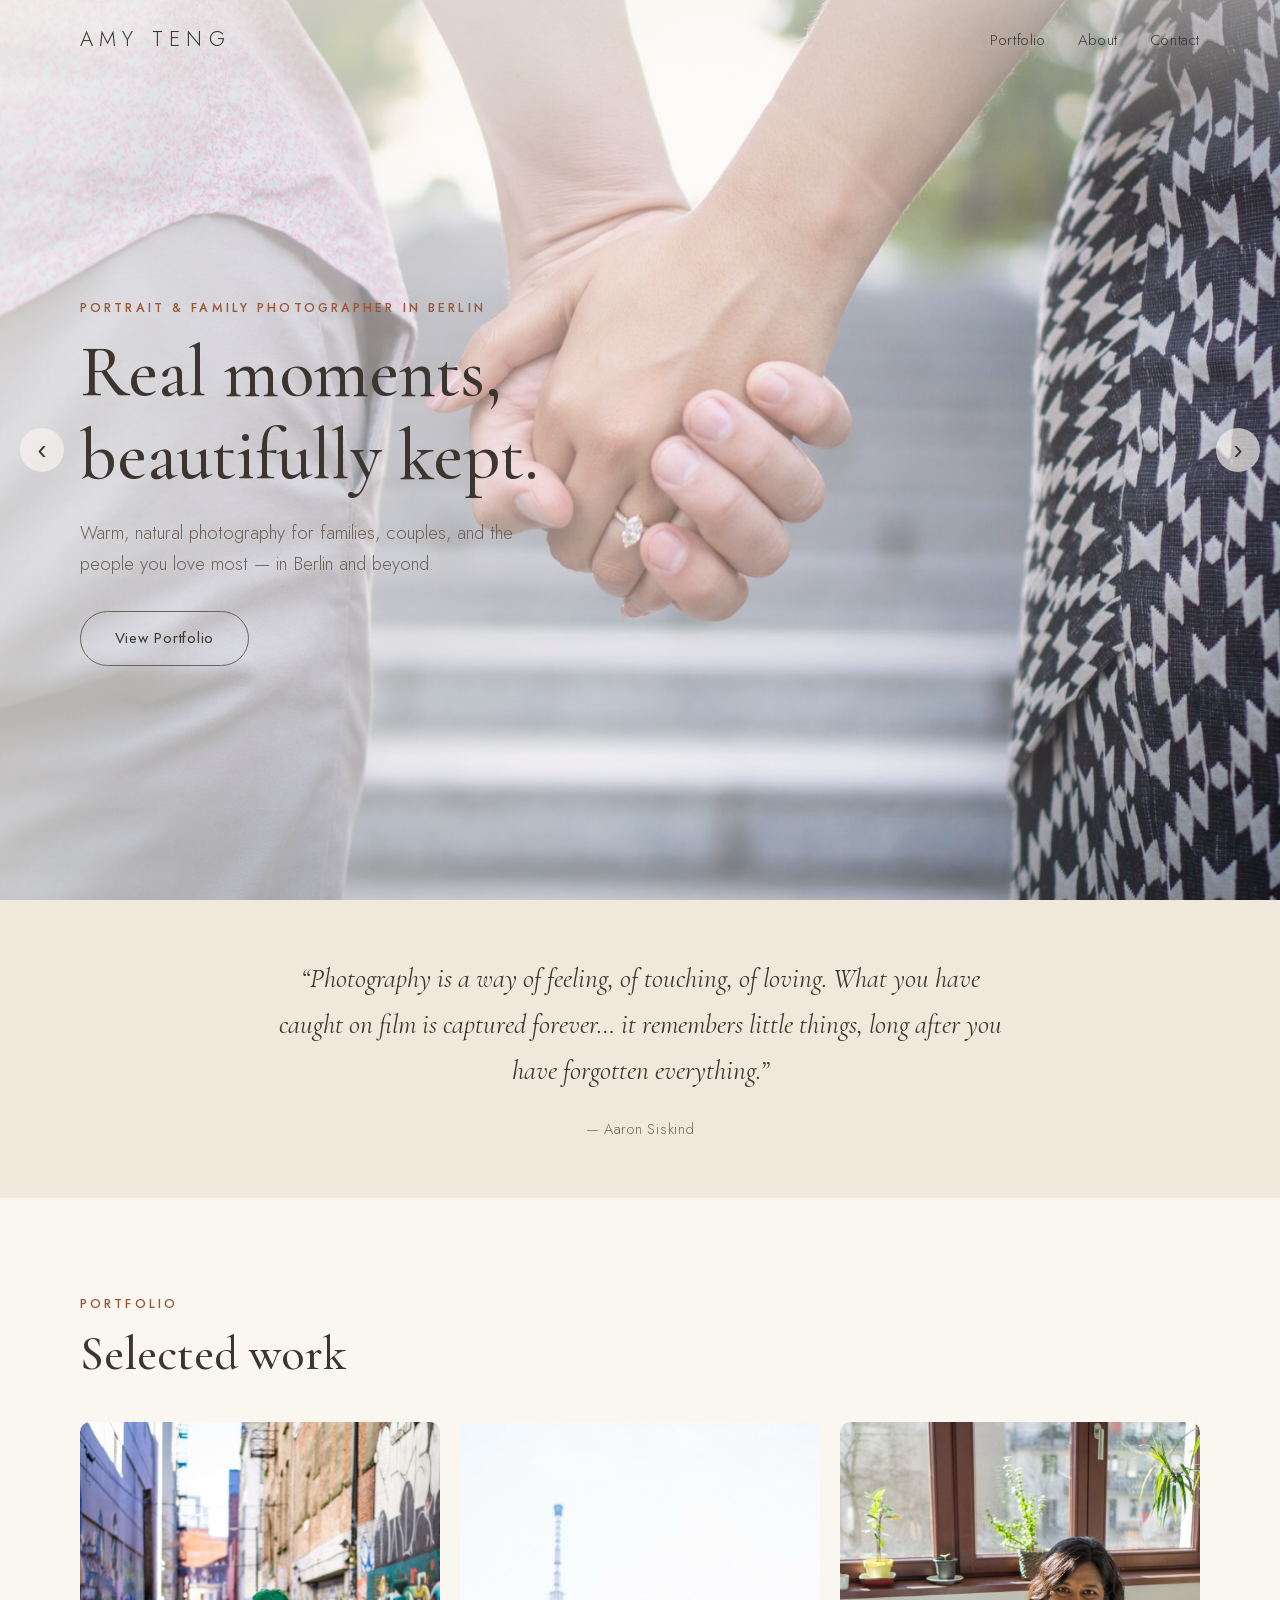
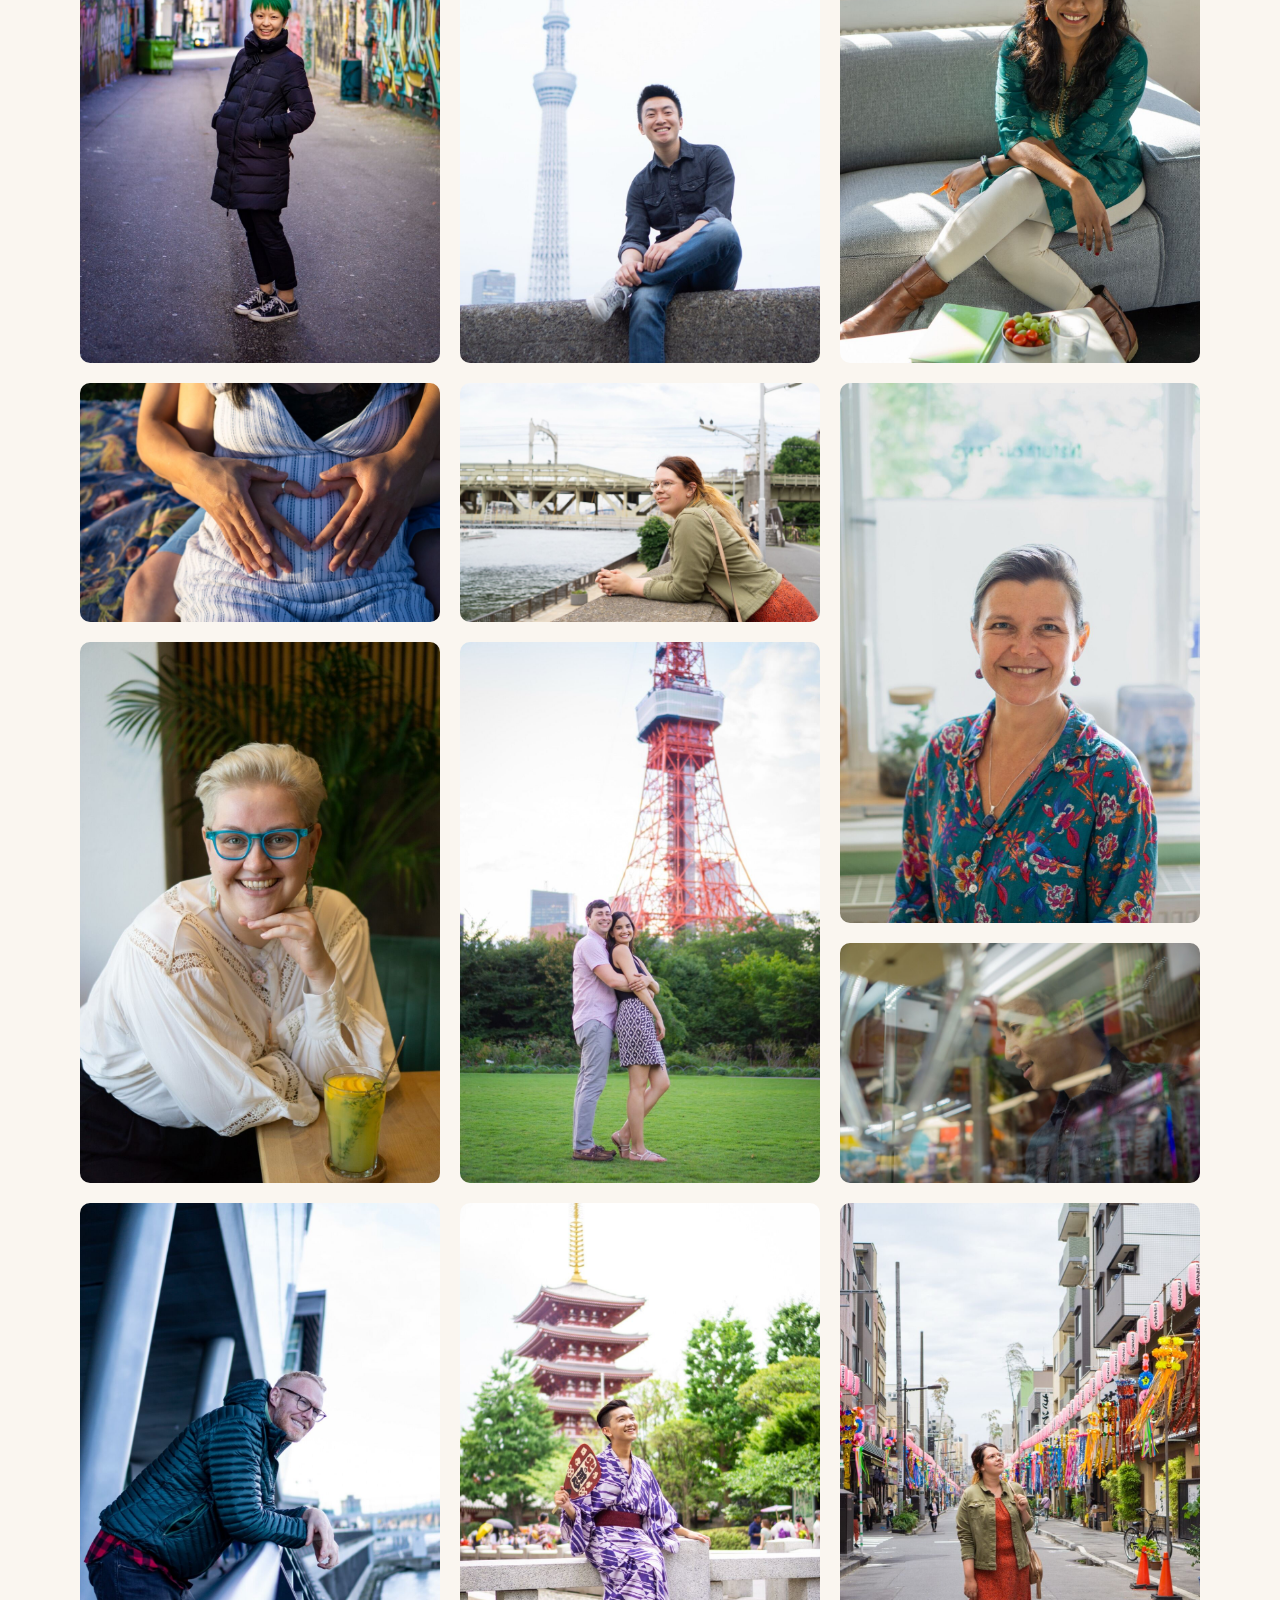
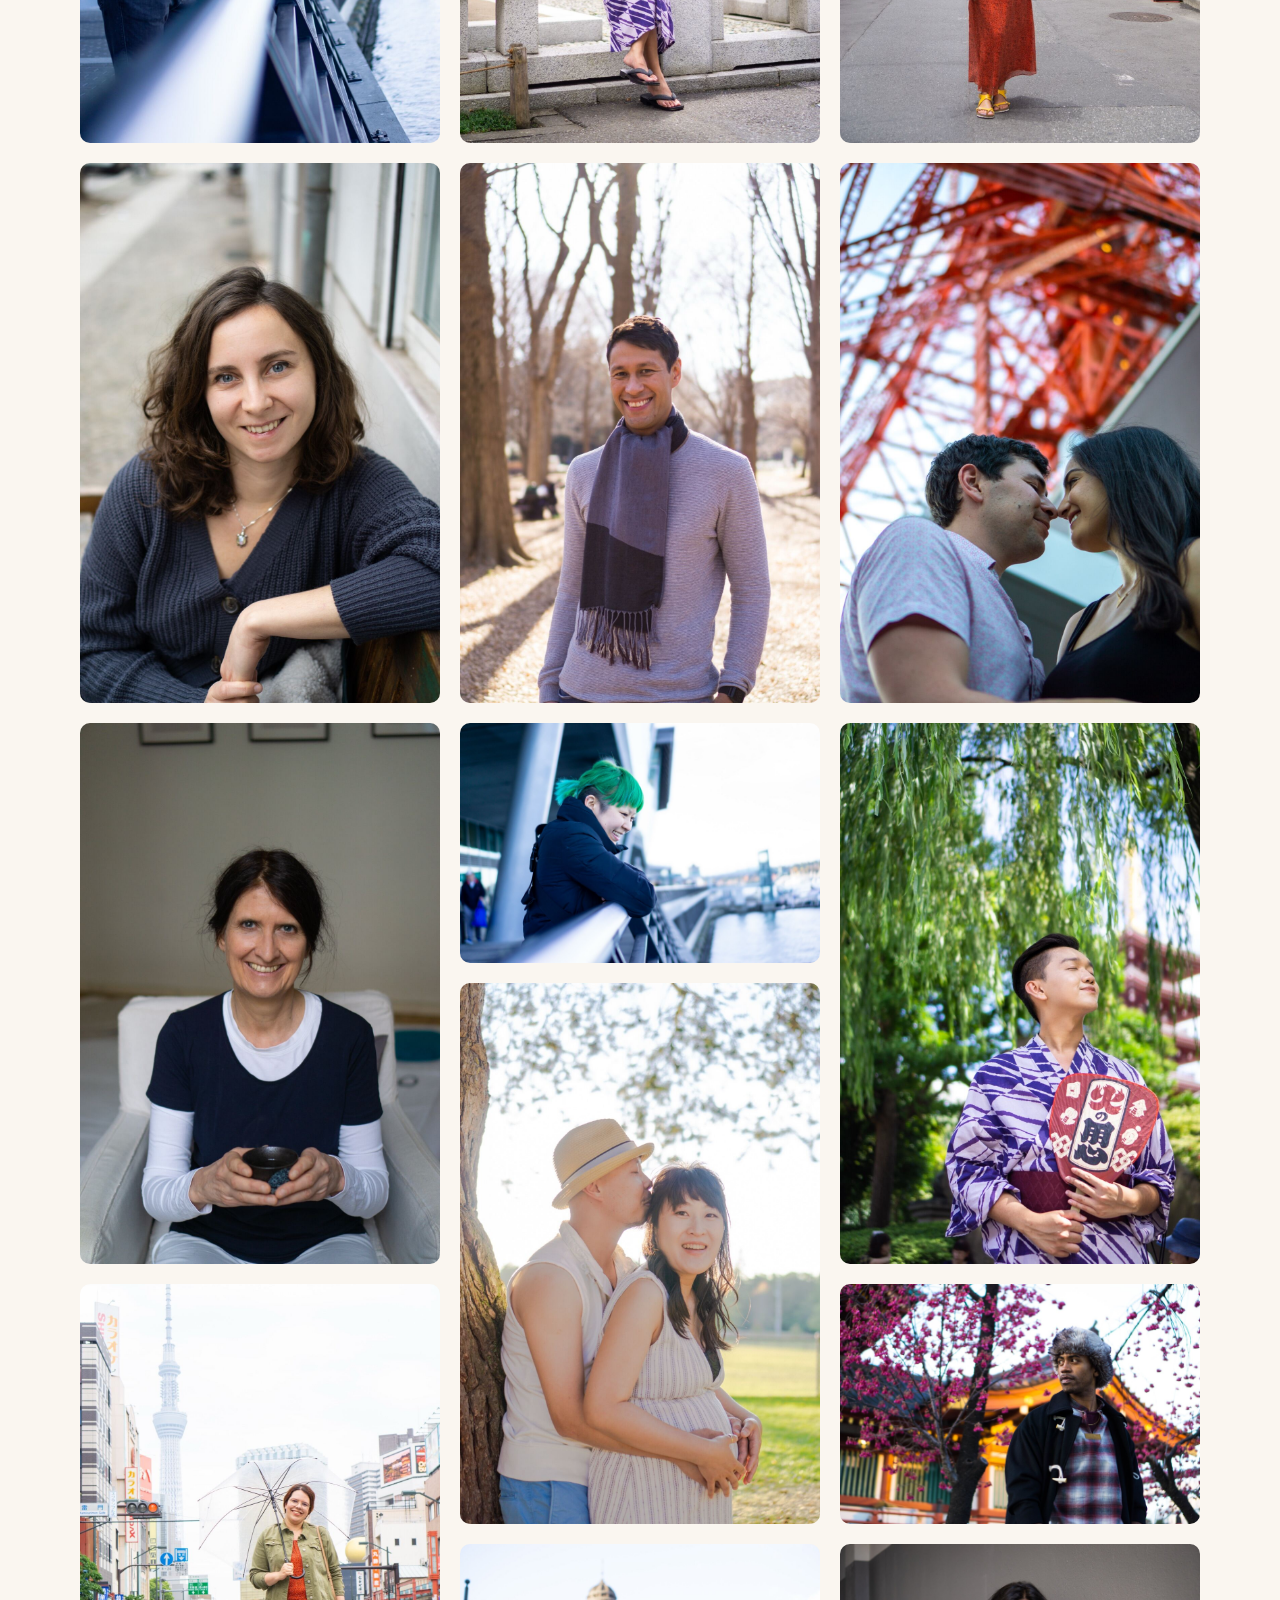
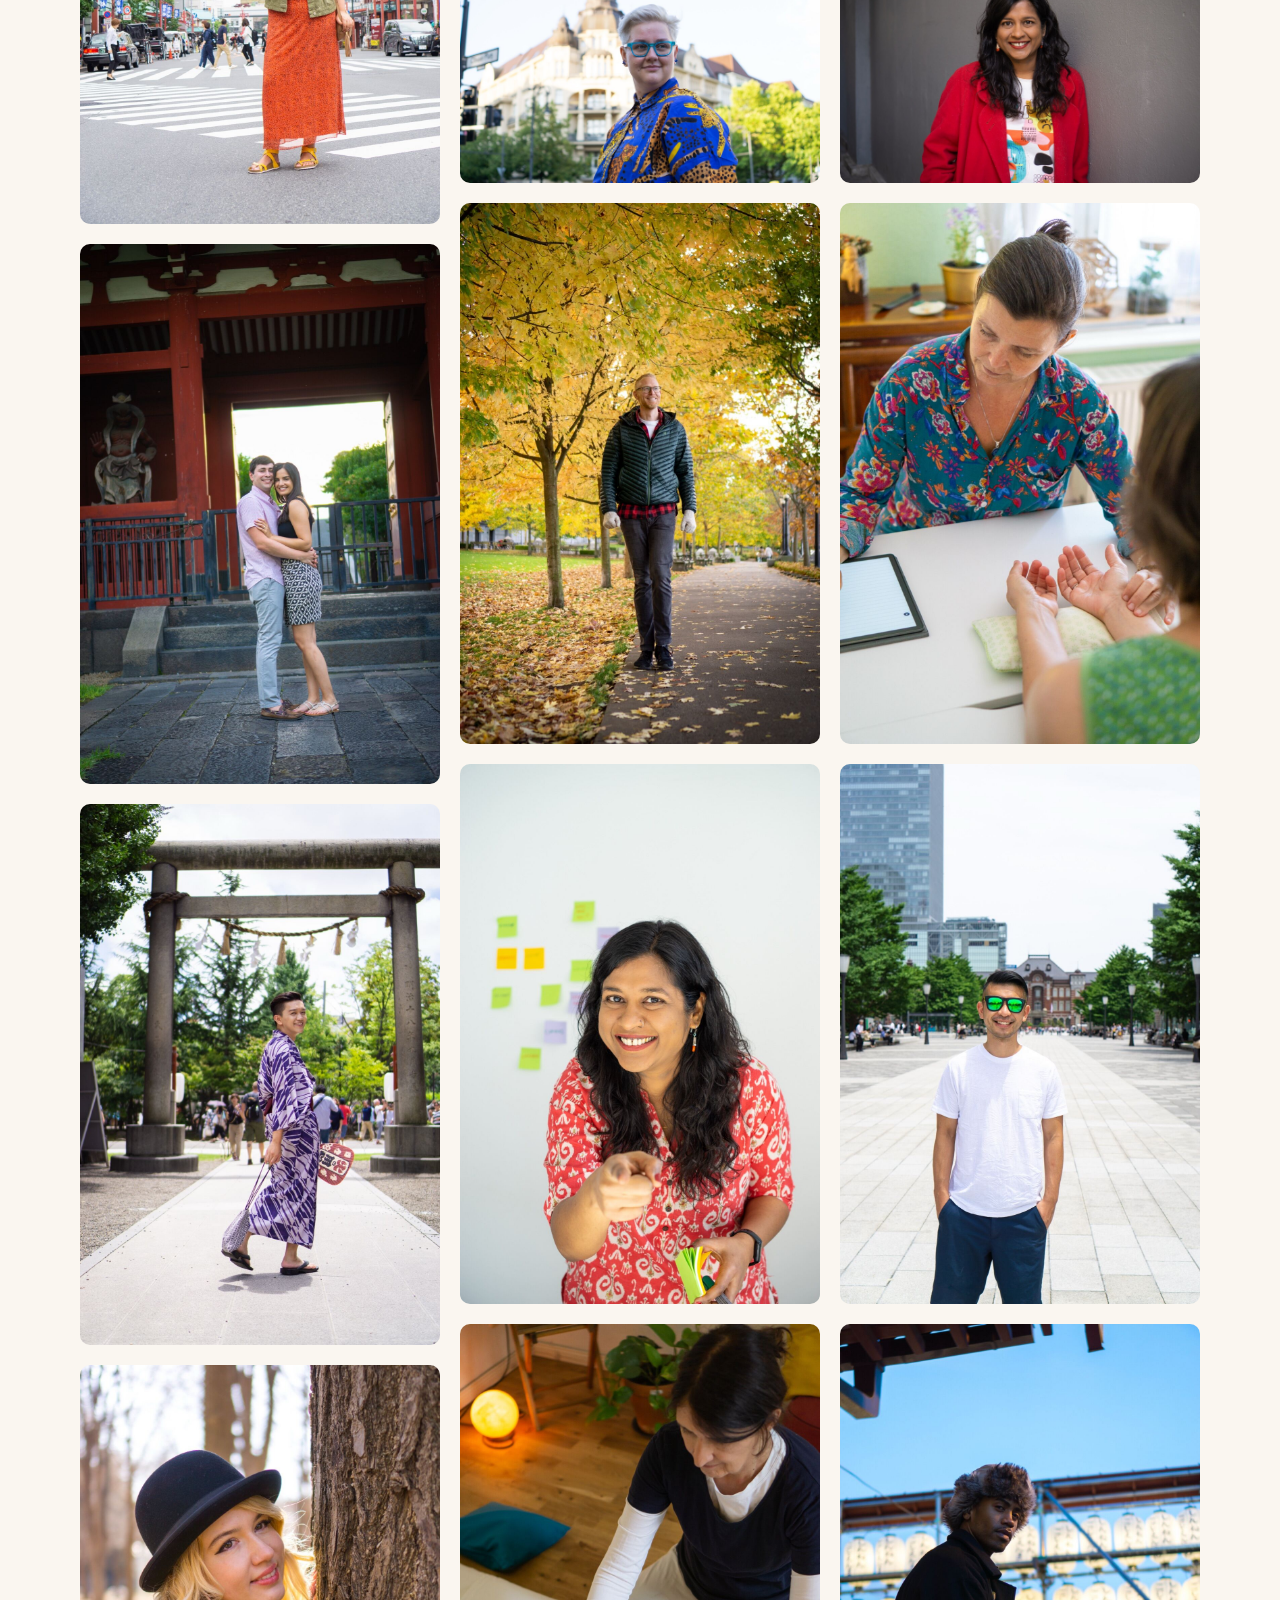
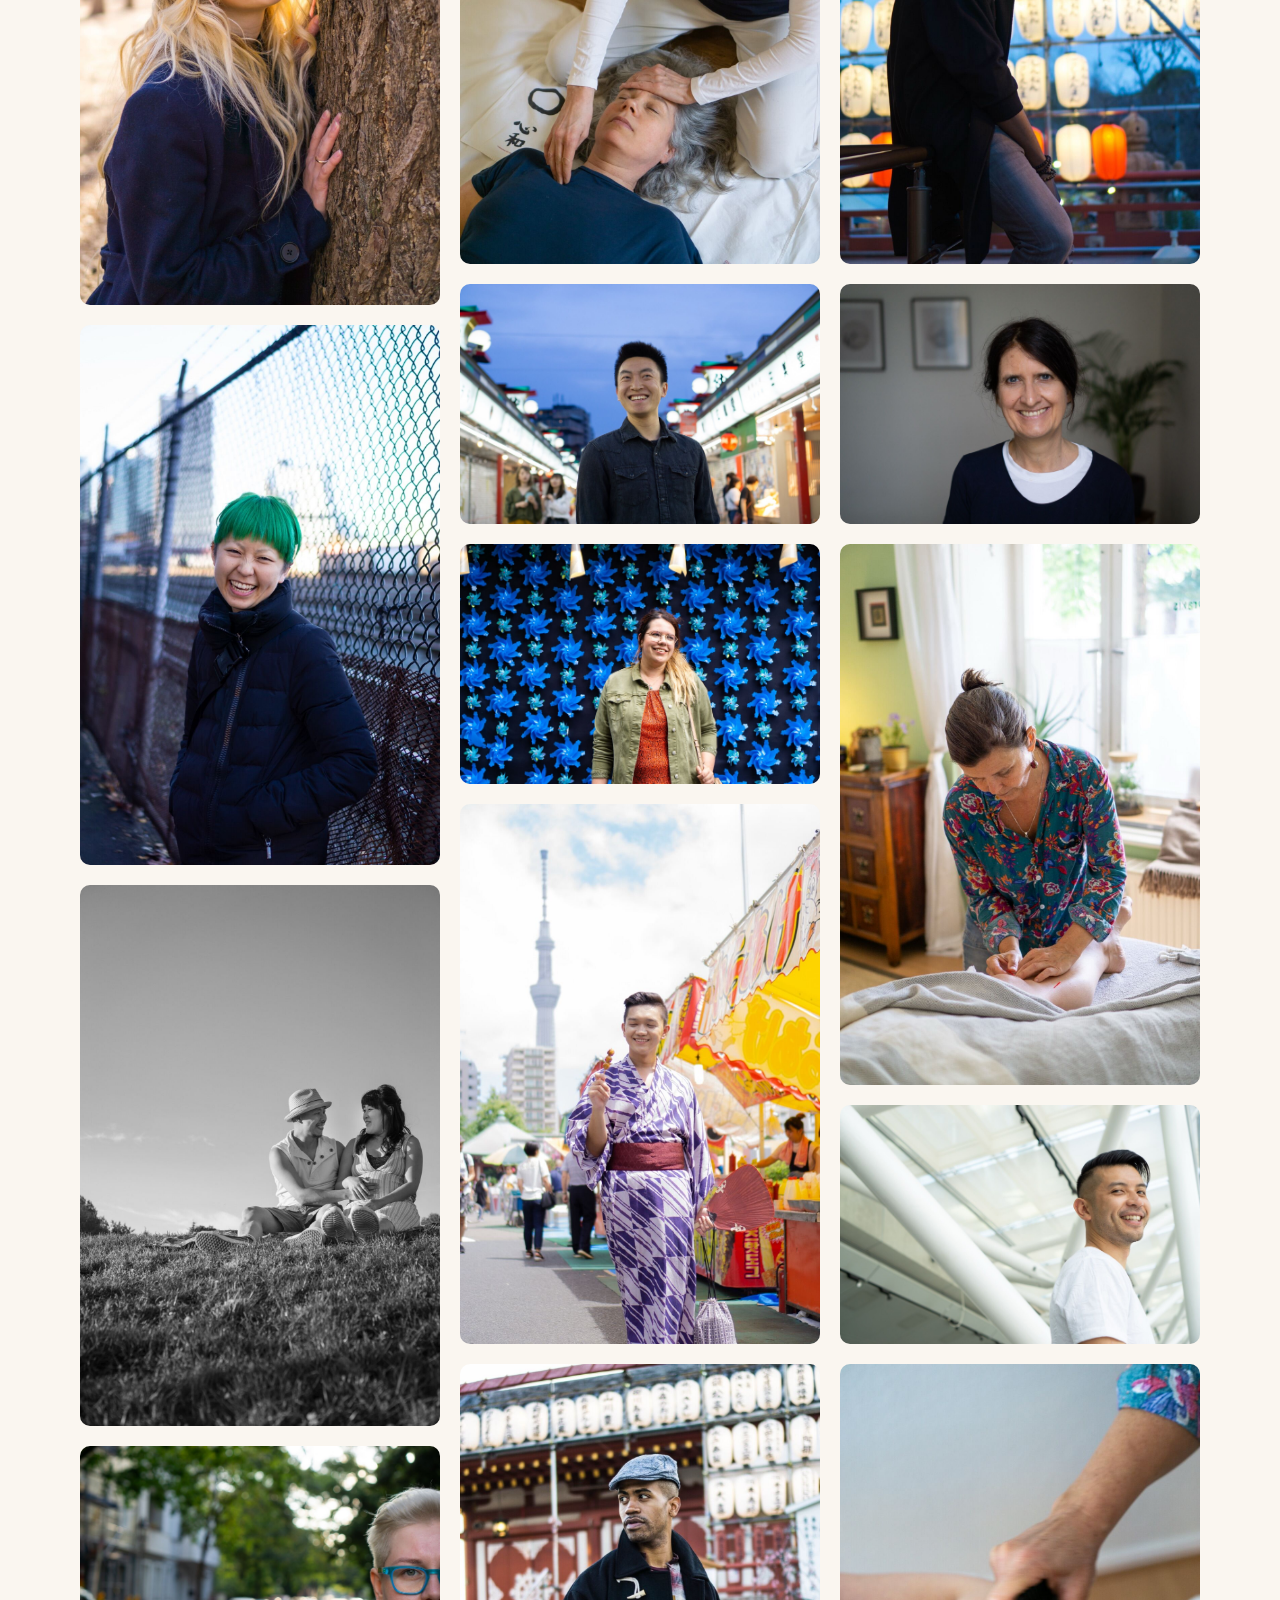
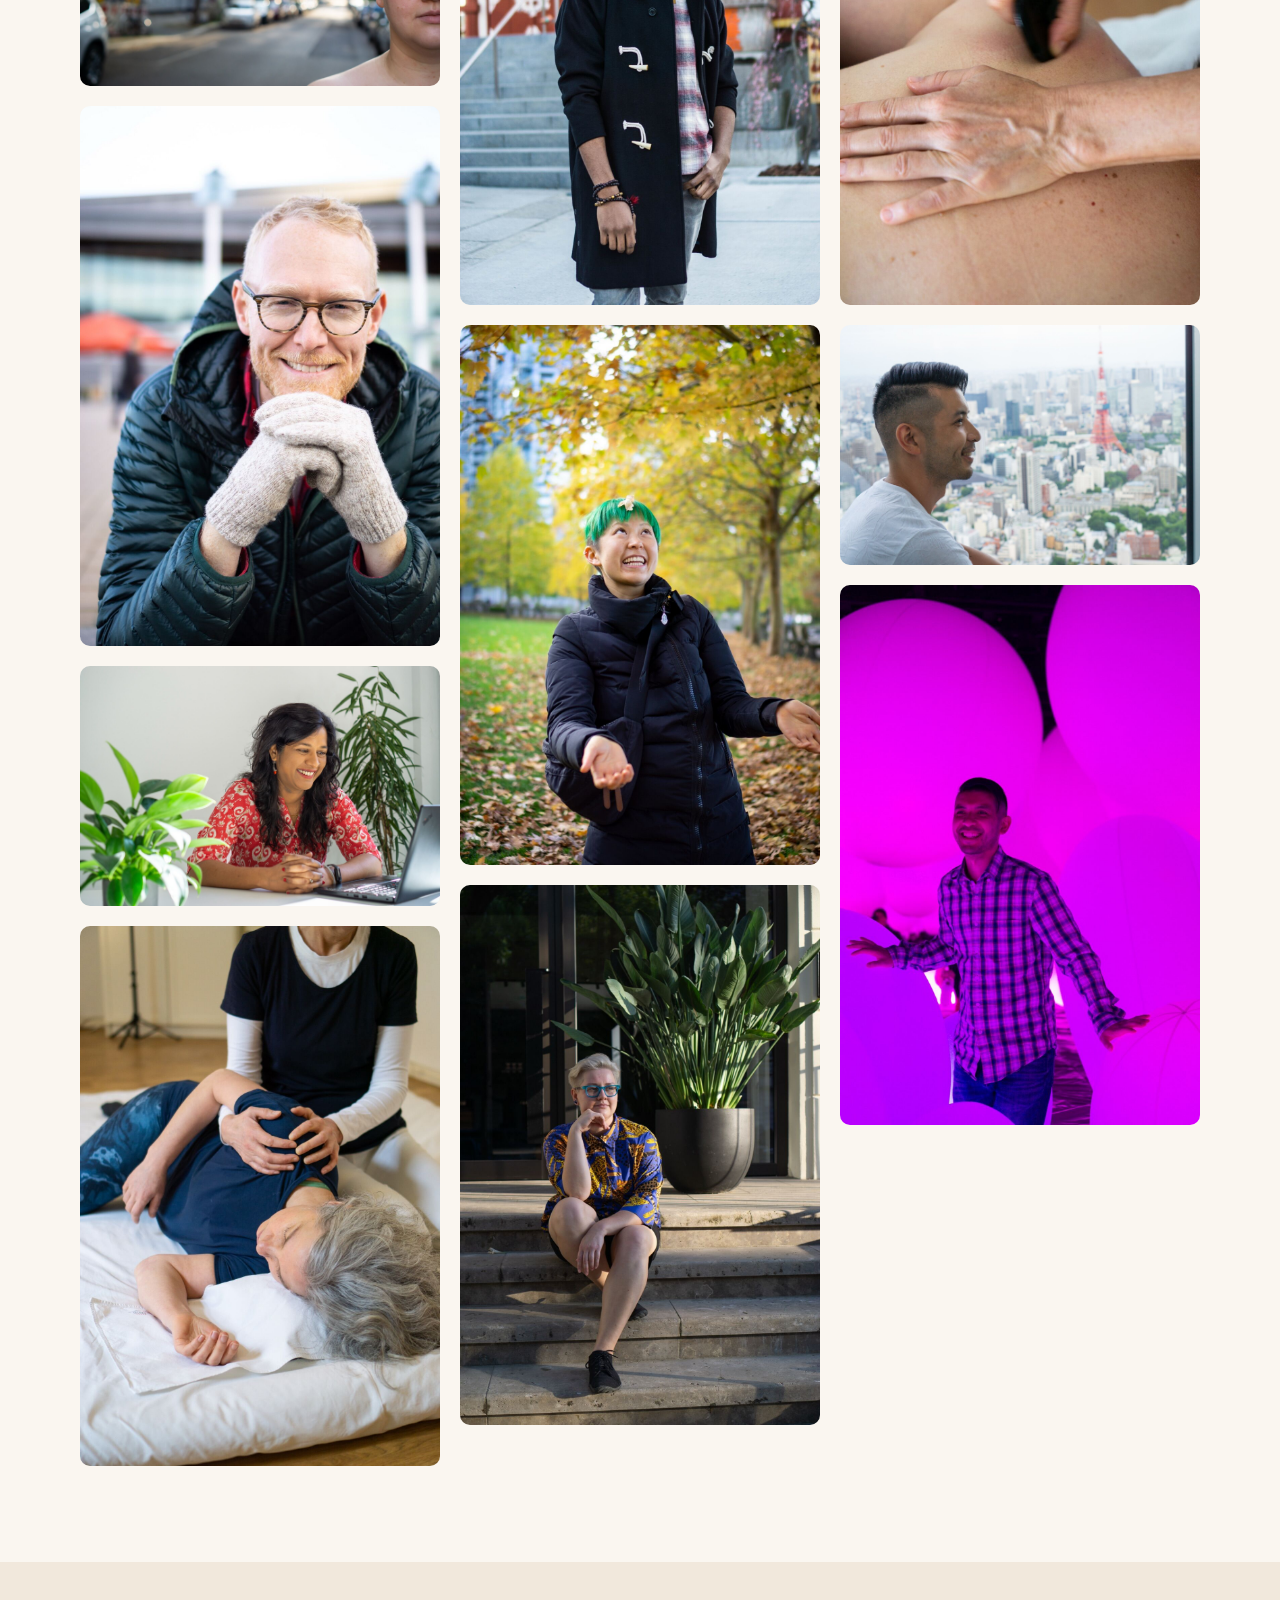
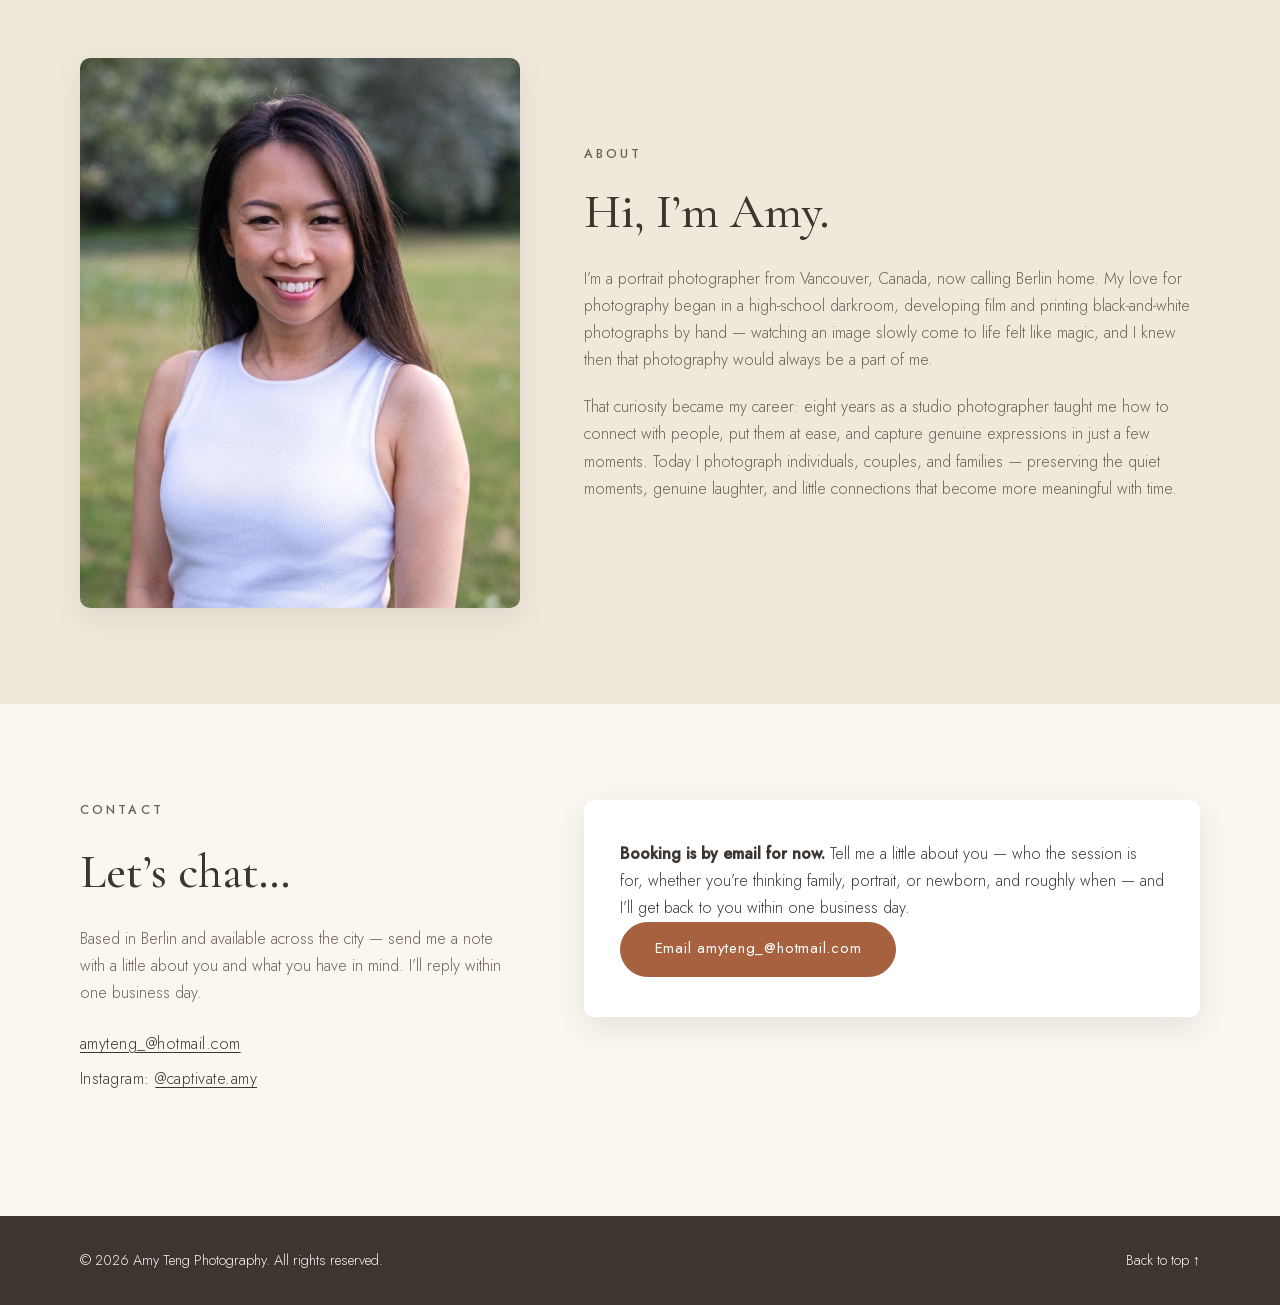
==== commit f917d7ab: "Park contact form until Web3Forms key is available; book-by-email CTA instead" ====
--- a/index.html
+++ b/index.html
@@ -181,38 +181,11 @@
           <li>Instagram: <a href="https://www.instagram.com/captivate.amy/" target="_blank" rel="noopener">@captivate.amy</a></li>
         </ul>
       </div>
-      <form class="contact-form" method="POST" action="https://api.web3forms.com/submit">
-        <input type="hidden" name="access_key" value="WEB3FORMS_KEY_PENDING" />
-        <input type="checkbox" name="botcheck" class="botcheck" tabindex="-1" autocomplete="off" />
-        <div class="field-row">
-          <div class="field">
-            <label for="cf-first">First name <span>(required)</span></label>
-            <input id="cf-first" name="first_name" type="text" required autocomplete="given-name" />
-          </div>
-          <div class="field">
-            <label for="cf-last">Last name</label>
-            <input id="cf-last" name="last_name" type="text" autocomplete="family-name" />
-          </div>
-        </div>
-        <div class="field">
-          <label for="cf-email">Email <span>(required)</span></label>
-          <input id="cf-email" name="email" type="email" required autocomplete="email" />
-        </div>
-        <fieldset class="field">
-          <legend>I&rsquo;m interested in</legend>
-          <label class="radio"><input type="radio" name="interested_in" value="Family session" /> Family session</label>
-          <label class="radio"><input type="radio" name="interested_in" value="Portrait session" /> Portrait session</label>
-          <label class="radio"><input type="radio" name="interested_in" value="Newborn &amp; baby" /> Newborn &amp; baby</label>
-          <label class="radio"><input type="radio" name="interested_in" value="Something else" /> Something else</label>
-        </fieldset>
-        <div class="field">
-          <label for="cf-message">Your note</label>
-          <textarea id="cf-message" name="message" rows="4" placeholder="A little about you and what you have in mind"></textarea>
-        </div>
-        <button class="btn" type="submit">Send</button>
-        <p class="form-status" role="status" aria-live="polite"></p>
-        <noscript><p>This form needs JavaScript — please email <a href="mailto:amyteng_@hotmail.com">amyteng_@hotmail.com</a> directly instead.</p></noscript>
-      </form>
+      <!-- Booking is by email until the Web3Forms key is registered; form removed, see git history -->
+      <div class="contact-form">
+        <p><strong>Booking is by email for now.</strong> Tell me a little about you &mdash; who the session is for, whether you&rsquo;re thinking family, portrait, or newborn, and roughly when &mdash; and I&rsquo;ll get back to you within one business day.</p>
+        <a class="btn" href="mailto:amyteng_@hotmail.com?subject=Photography%20inquiry">Email amyteng_@hotmail.com</a>
+      </div>
     </div>
   </section>
 
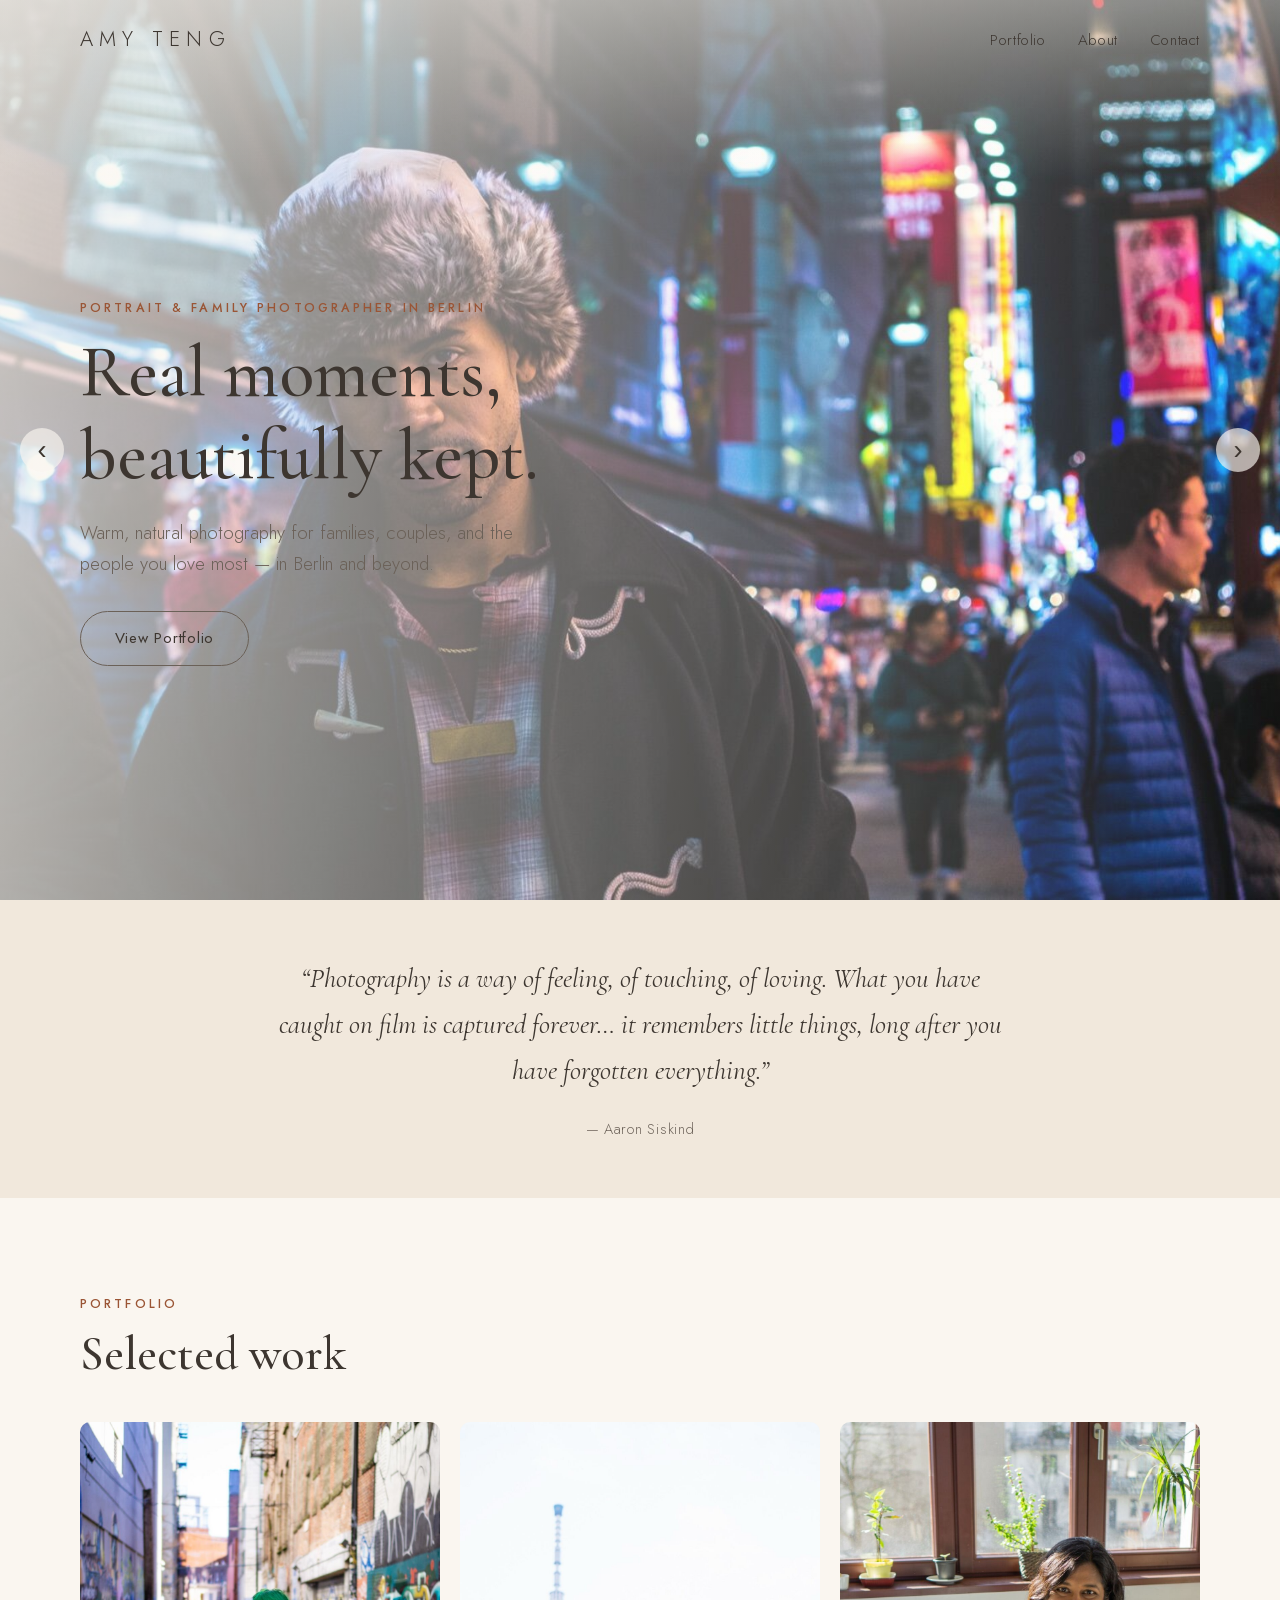
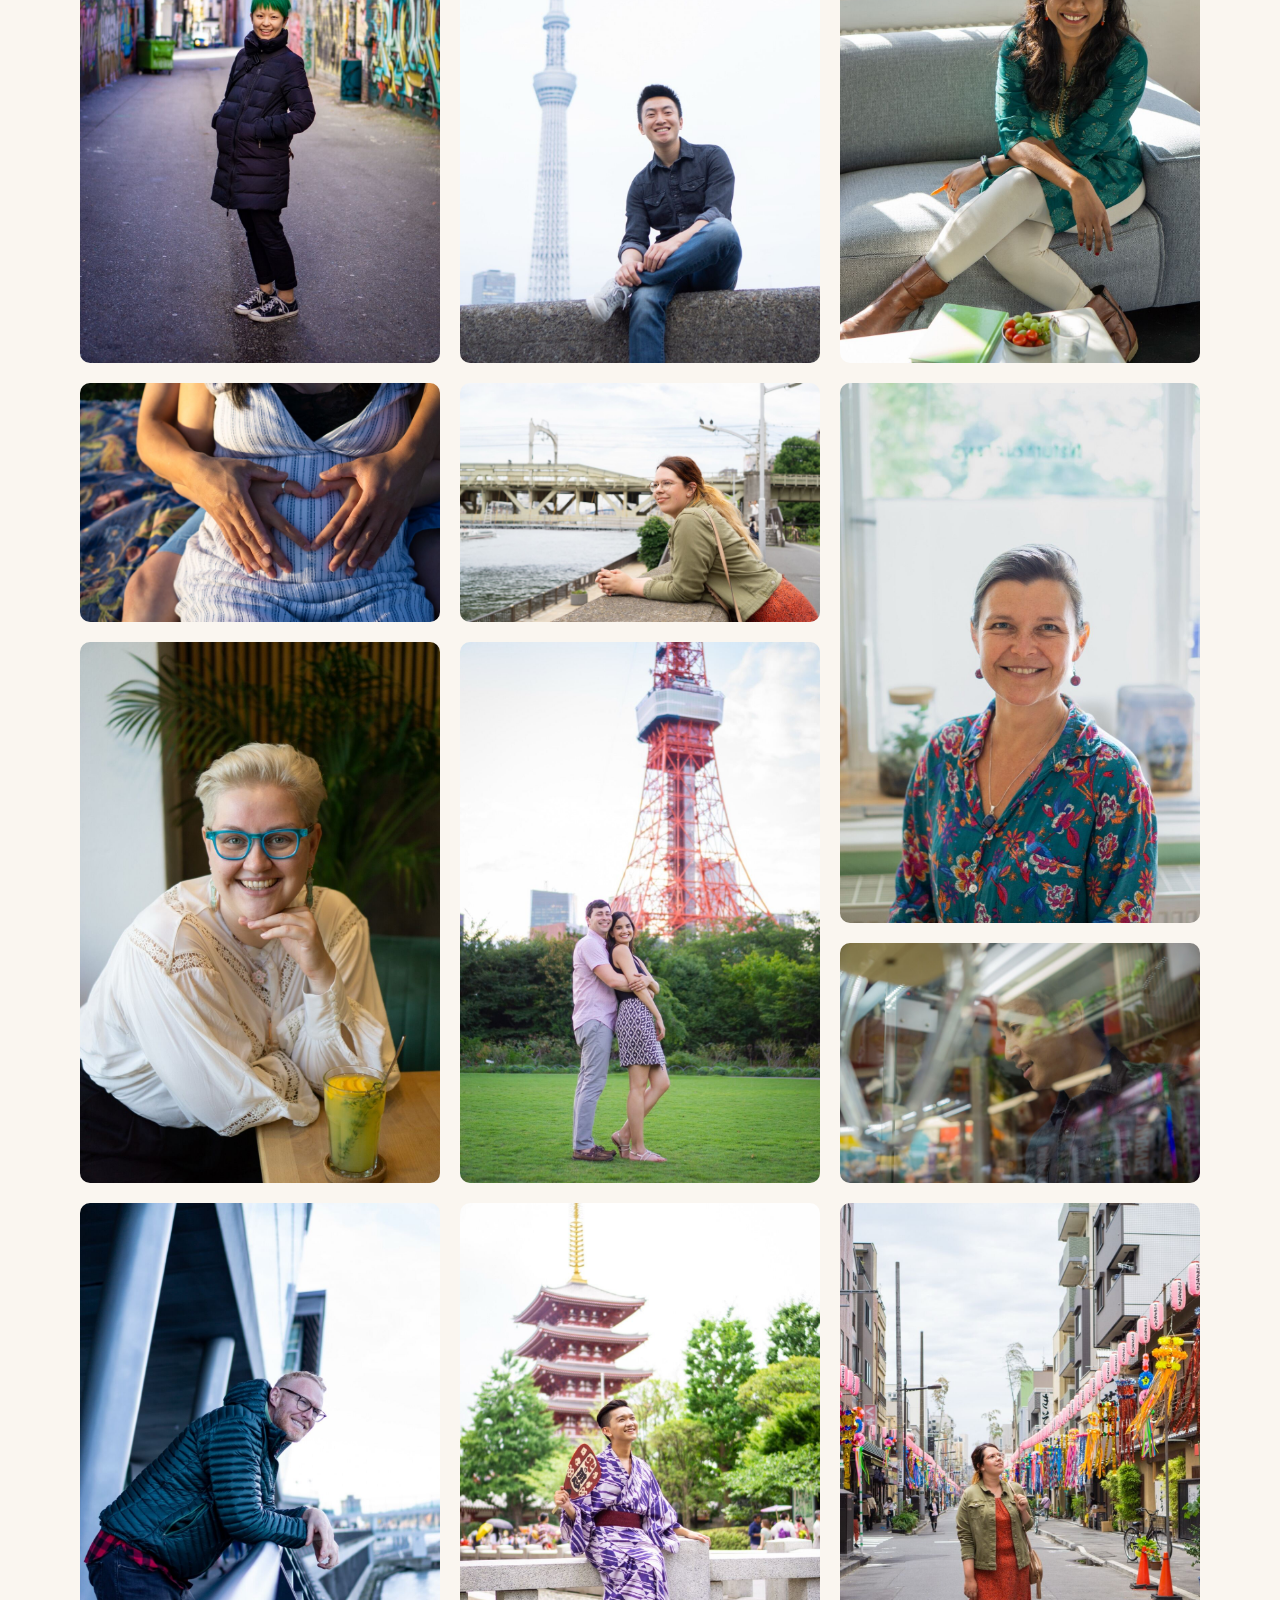
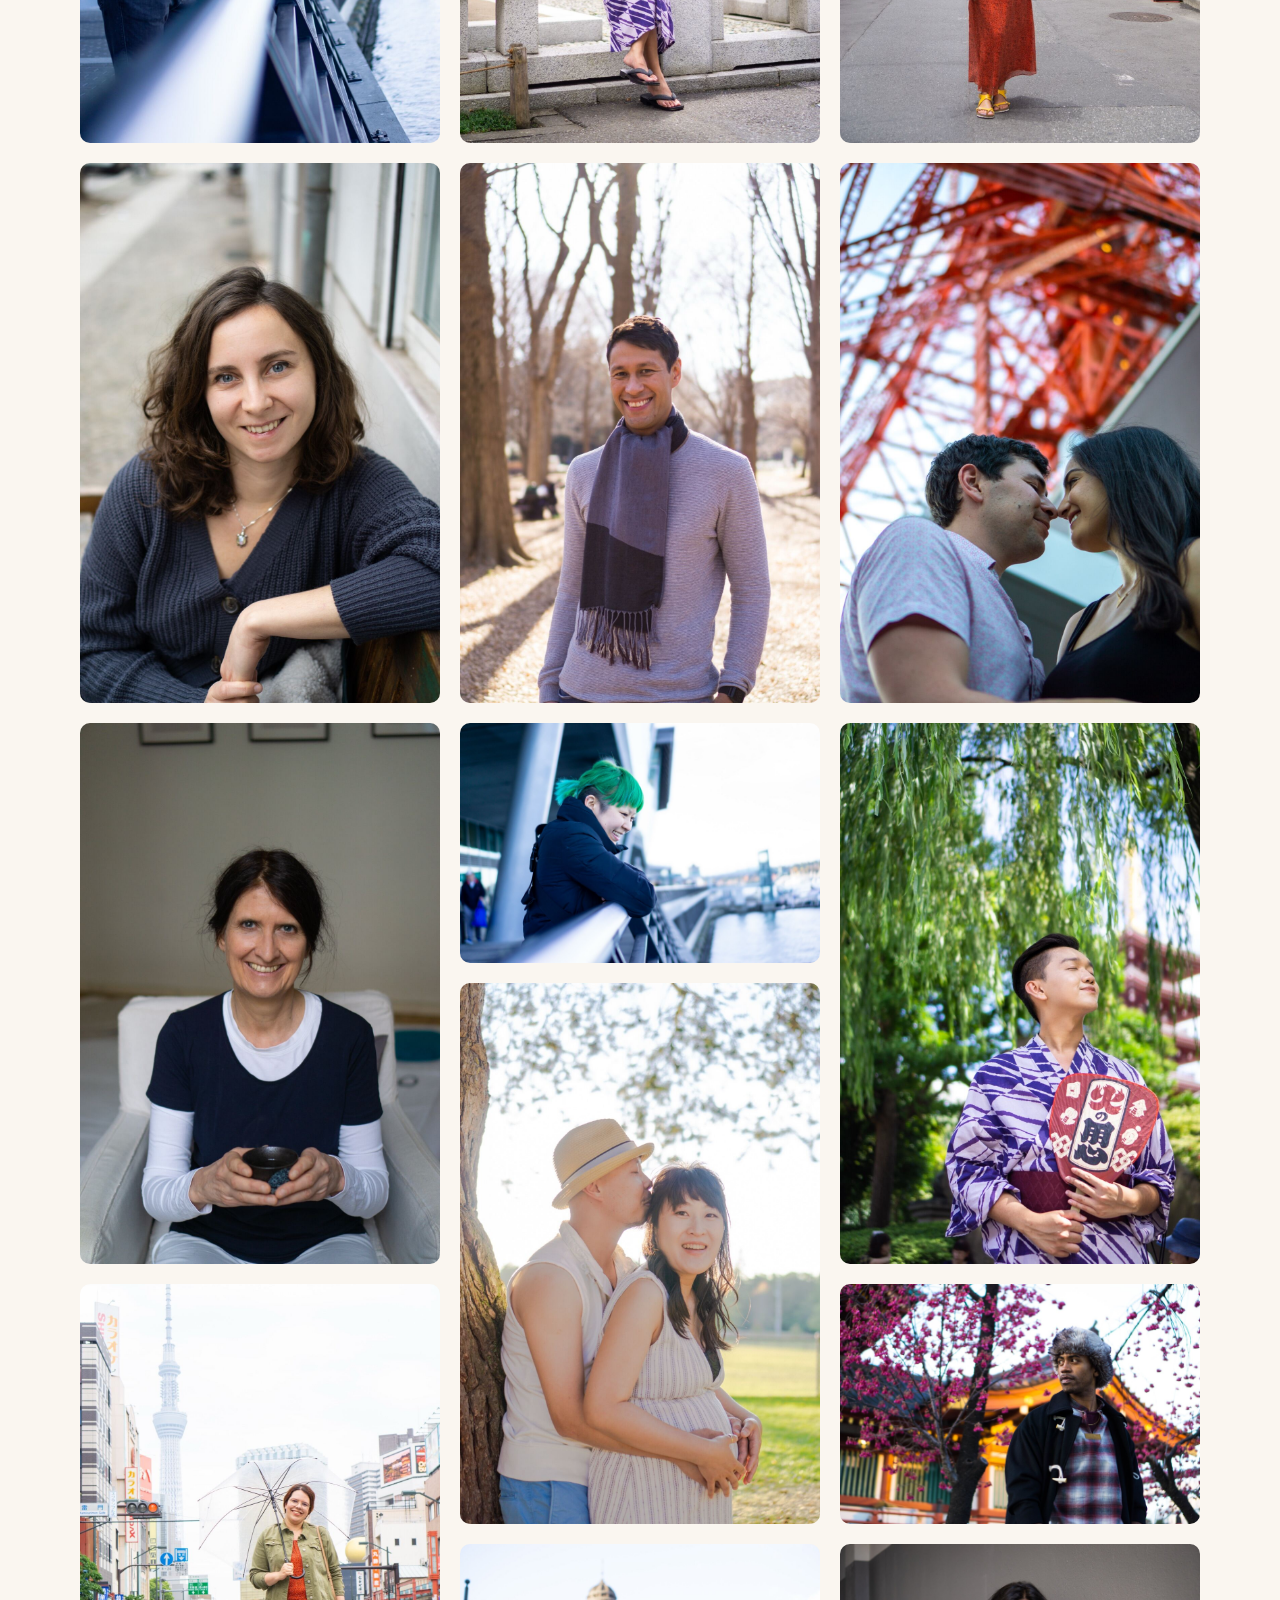
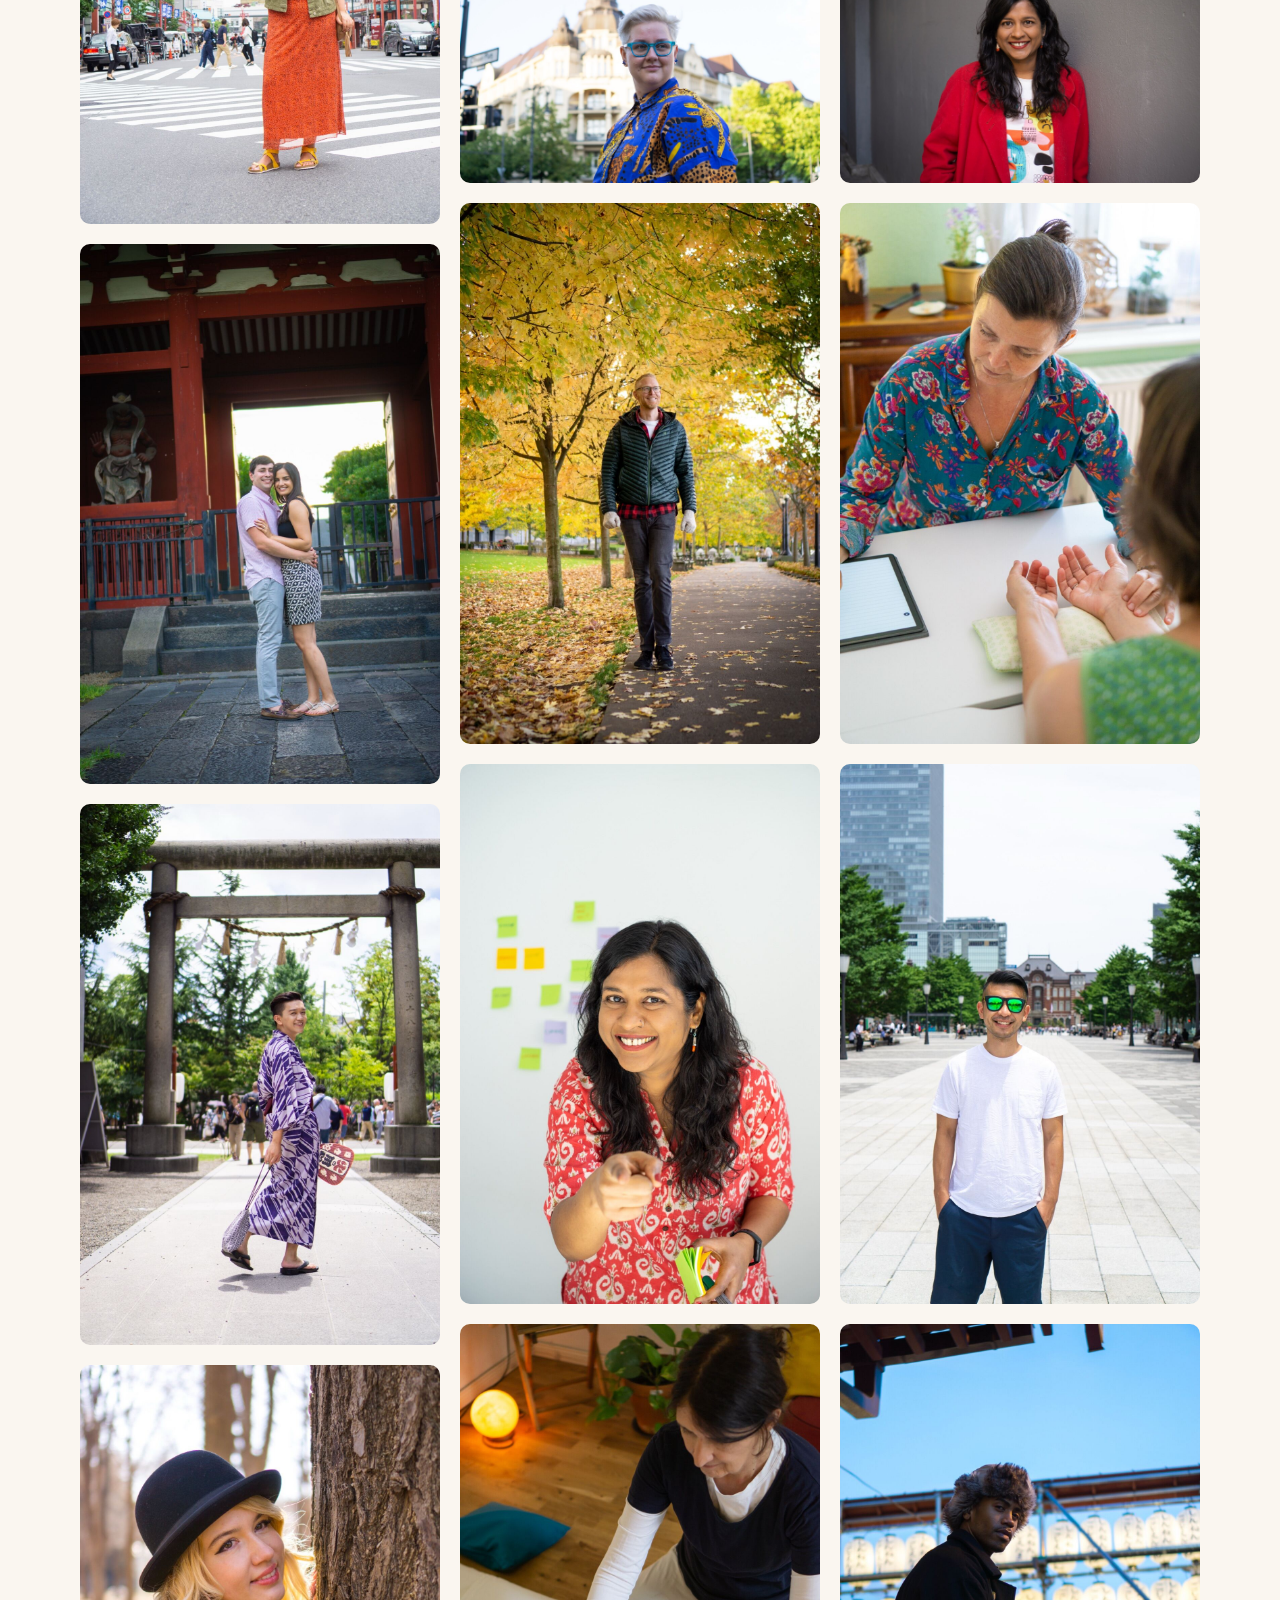
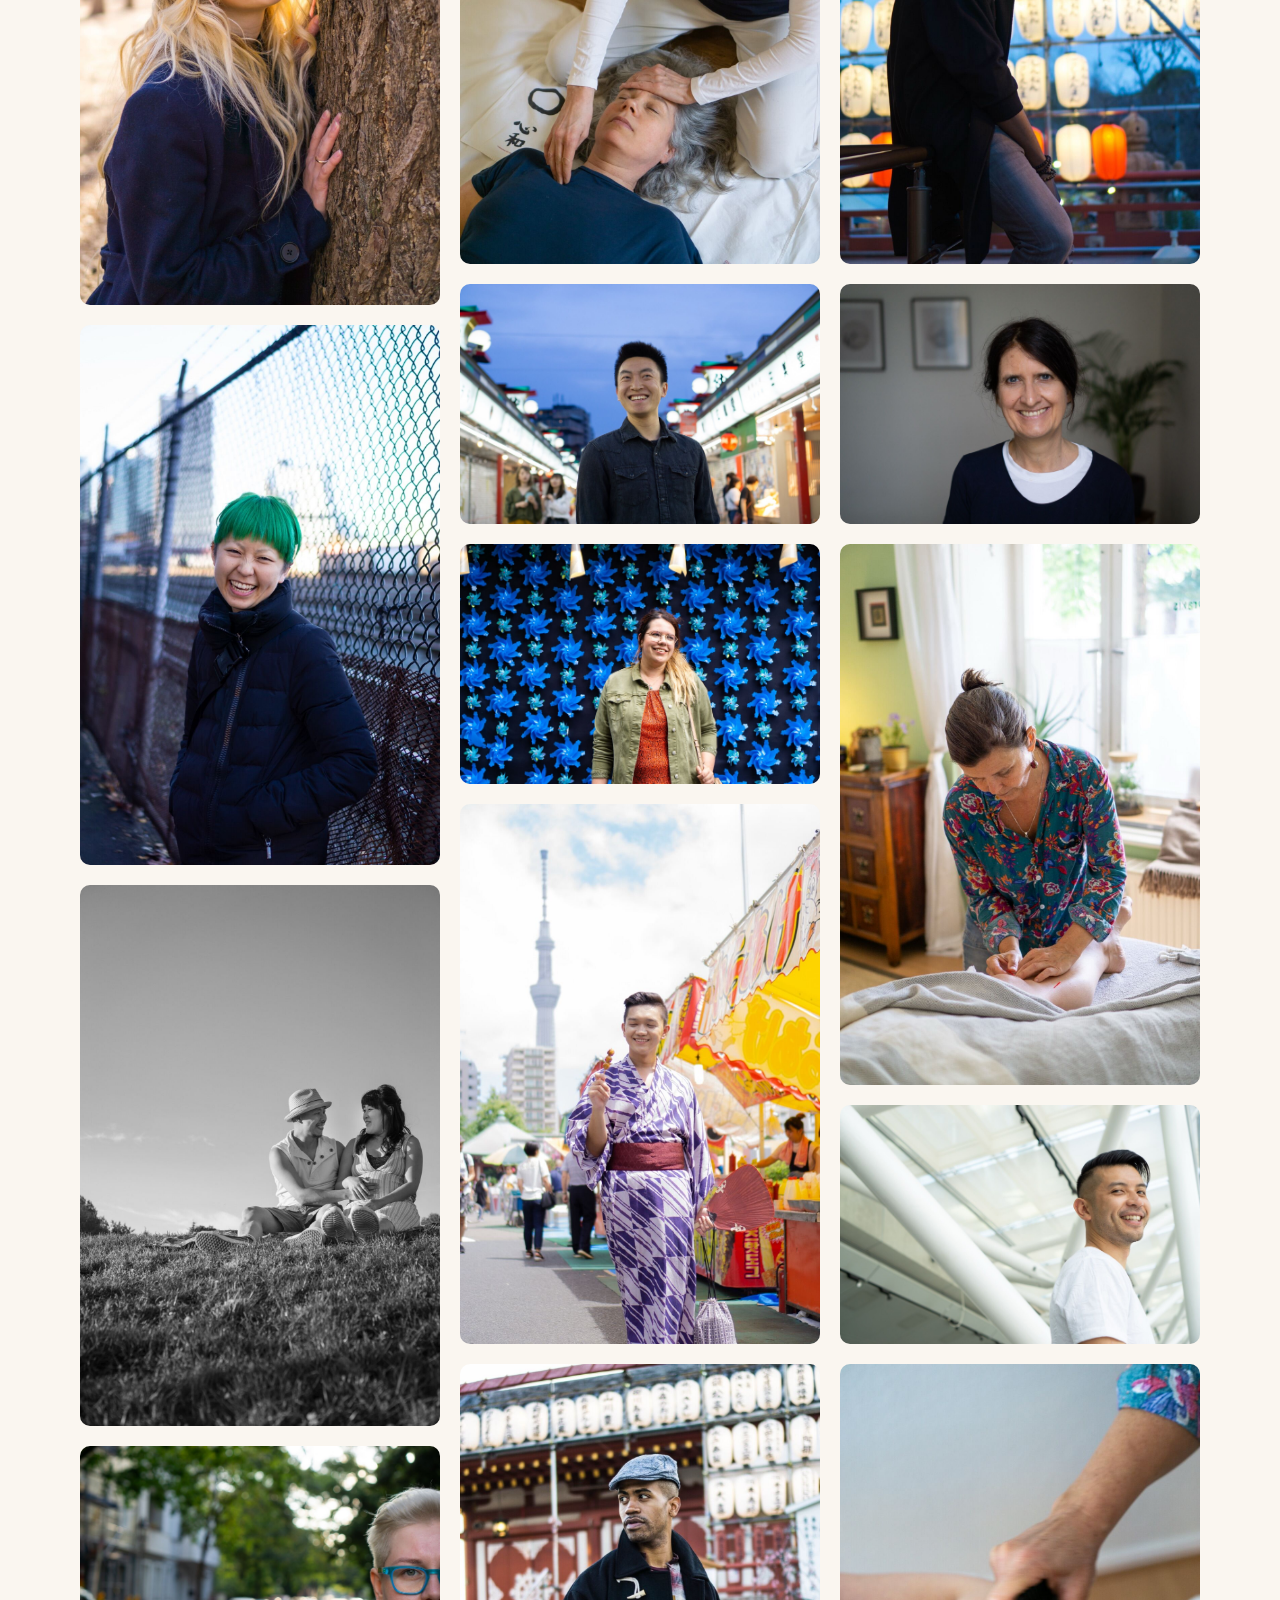
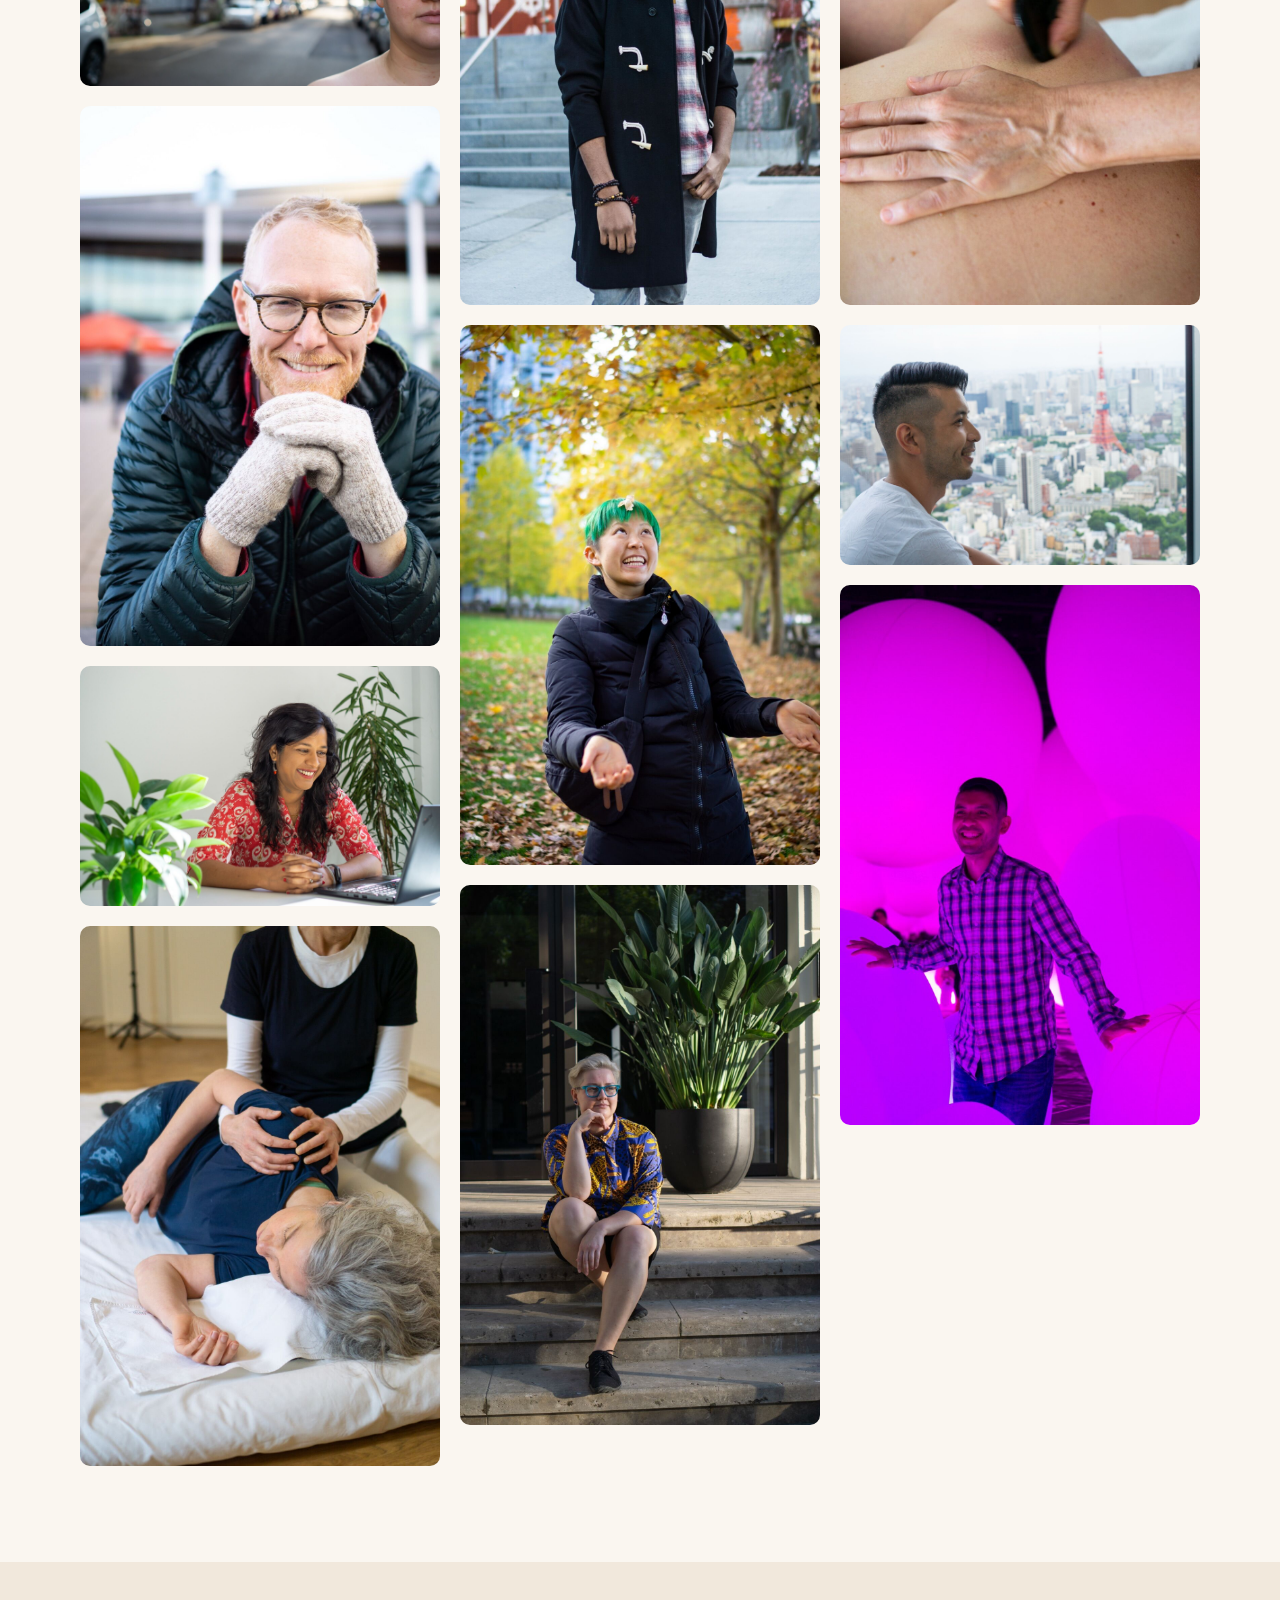
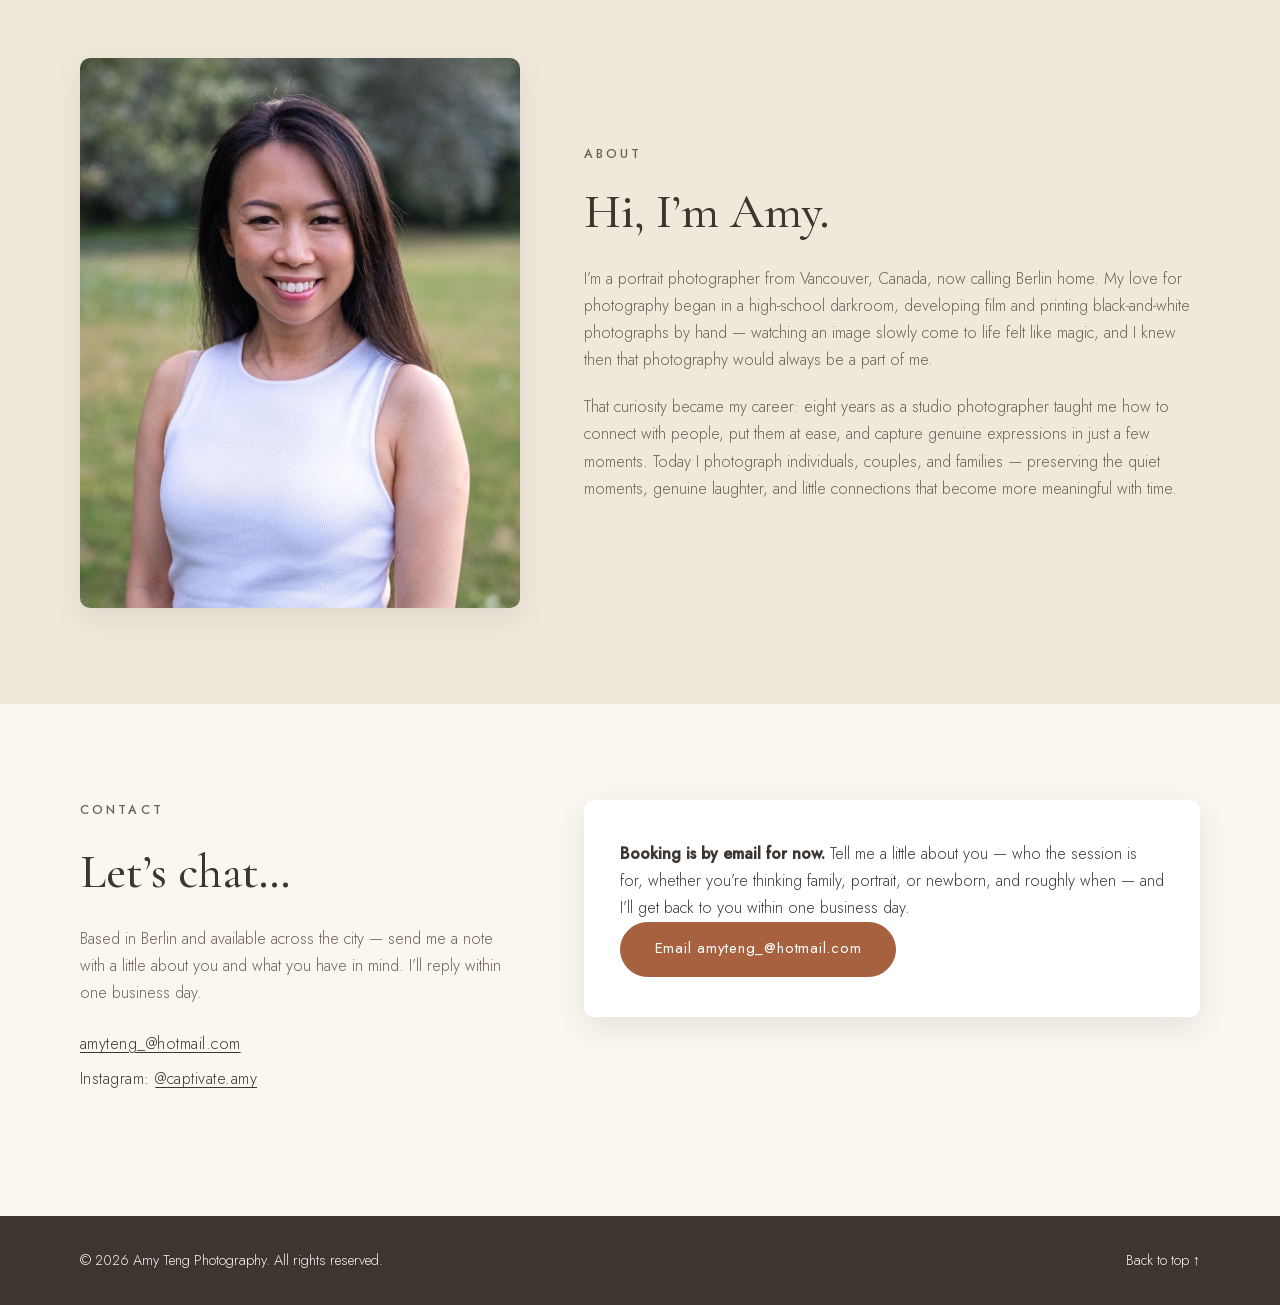
==== commit cfd2c19b: "Night portrait as default hero cover; og:image follows" ====
--- a/index.html
+++ b/index.html
@@ -11,10 +11,10 @@
   <meta property="og:type" content="website" />
   <meta property="og:title" content="Portrait &amp; Family Photographer in Berlin — Amy Teng Photography" />
   <meta property="og:description" content="Warm, natural portrait and family photography in Berlin by Amy Teng. Family sessions, couples, maternity and newborn — book your session today." />
-  <meta property="og:image" content="https://varunmoka7.github.io/amy-photography/images/hero.jpg" />
-  <meta property="og:image:width" content="2000" />
-  <meta property="og:image:height" content="1333" />
-  <meta property="og:image:alt" content="Couple holding hands on stone steps — Amy Teng Photography, Berlin" />
+  <meta property="og:image" content="https://varunmoka7.github.io/amy-photography/images/portfolio/walkwithamy-07393.jpg" />
+  <meta property="og:image:width" content="1600" />
+  <meta property="og:image:height" content="1066" />
+  <meta property="og:image:alt" content="Night portrait in a neon-lit street — Amy Teng Photography, Berlin" />
   <meta property="og:site_name" content="Amy Teng Photography" />
   <meta property="og:locale" content="en_US" />
   <meta property="og:url" content="https://varunmoka7.github.io/amy-photography/" />
@@ -28,7 +28,7 @@
     "name": "Amy Teng Photography",
     "description": "Warm, natural portrait and family photography in Berlin. Family sessions, couples, maternity and newborn.",
     "url": "https://varunmoka7.github.io/amy-photography/",
-    "image": "https://varunmoka7.github.io/amy-photography/images/hero.jpg",
+    "image": "https://varunmoka7.github.io/amy-photography/images/portfolio/walkwithamy-07393.jpg",
     "address": {
       "@type": "PostalAddress",
       "addressLocality": "Berlin",
@@ -66,11 +66,11 @@
   <!-- ============ HERO ============ -->
   <section id="home" class="hero">
     <div class="hero-media">
-      <img class="hero-slide is-active" src="images/hero.jpg" alt="Couple holding hands on stone steps" width="1600" height="1066" fetchpriority="high" />
+      <img class="hero-slide is-active" src="images/portfolio/walkwithamy-07393.jpg" alt="Night portrait in a neon-lit street" width="1600" height="1066" fetchpriority="high" />
+      <img class="hero-slide" data-src="images/hero.jpg" alt="Couple holding hands on stone steps" width="1600" height="1066" aria-hidden="true" />
       <img class="hero-slide" data-src="images/portfolio/dsc09295.jpg" alt="A warm hug in the park" width="1600" height="1066" aria-hidden="true" />
       <img class="hero-slide" data-src="images/portfolio/dsc00873.jpg" alt="Expecting couple under a garden archway" width="1600" height="1066" aria-hidden="true" />
       <img class="hero-slide" data-src="images/portfolio/dsc08282.jpg" alt="Portrait beneath a giant temple lantern in Tokyo" width="1600" height="1066" aria-hidden="true" />
-      <img class="hero-slide" data-src="images/portfolio/walkwithamy-07393.jpg" alt="Night portrait in a neon-lit street" width="1600" height="1066" aria-hidden="true" />
     </div>
     <button class="hero-arrow hero-prev" aria-label="Previous photo">&#8249;</button>
     <button class="hero-arrow hero-next" aria-label="Next photo">&#8250;</button>
